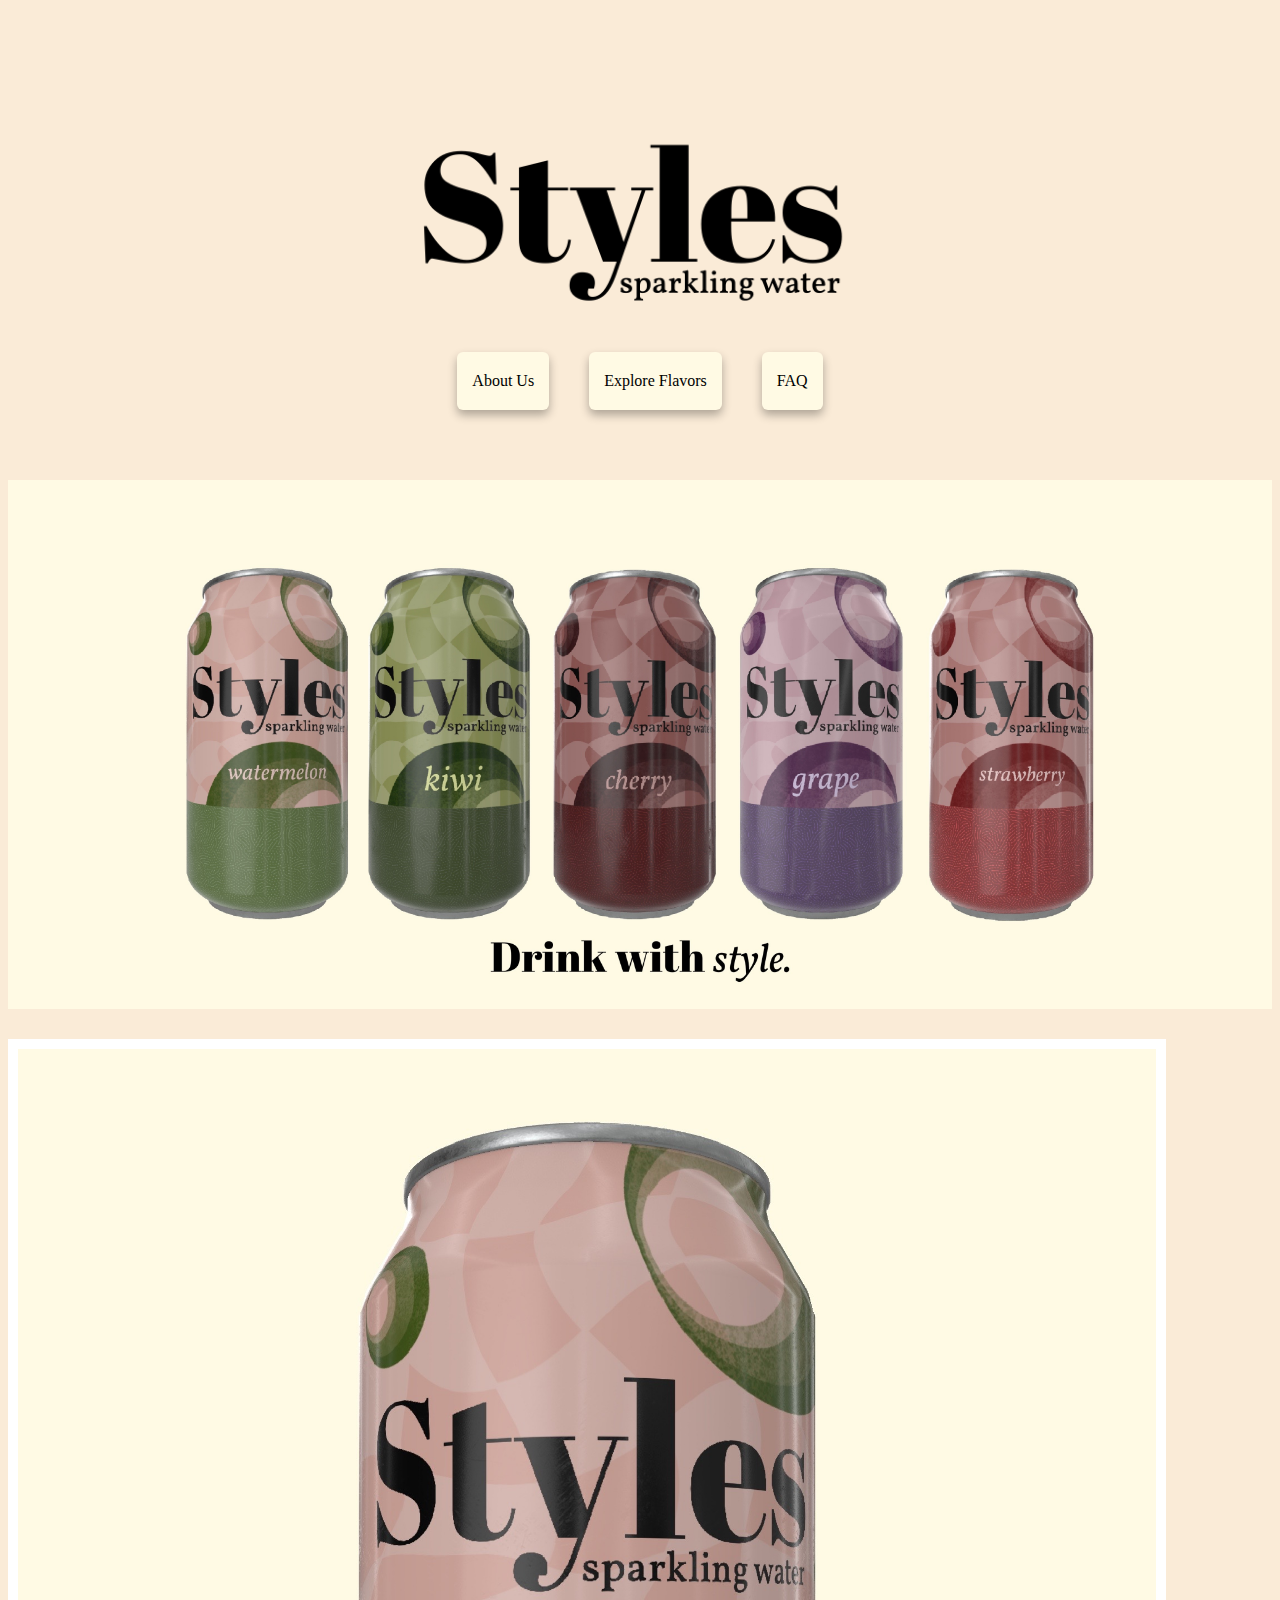
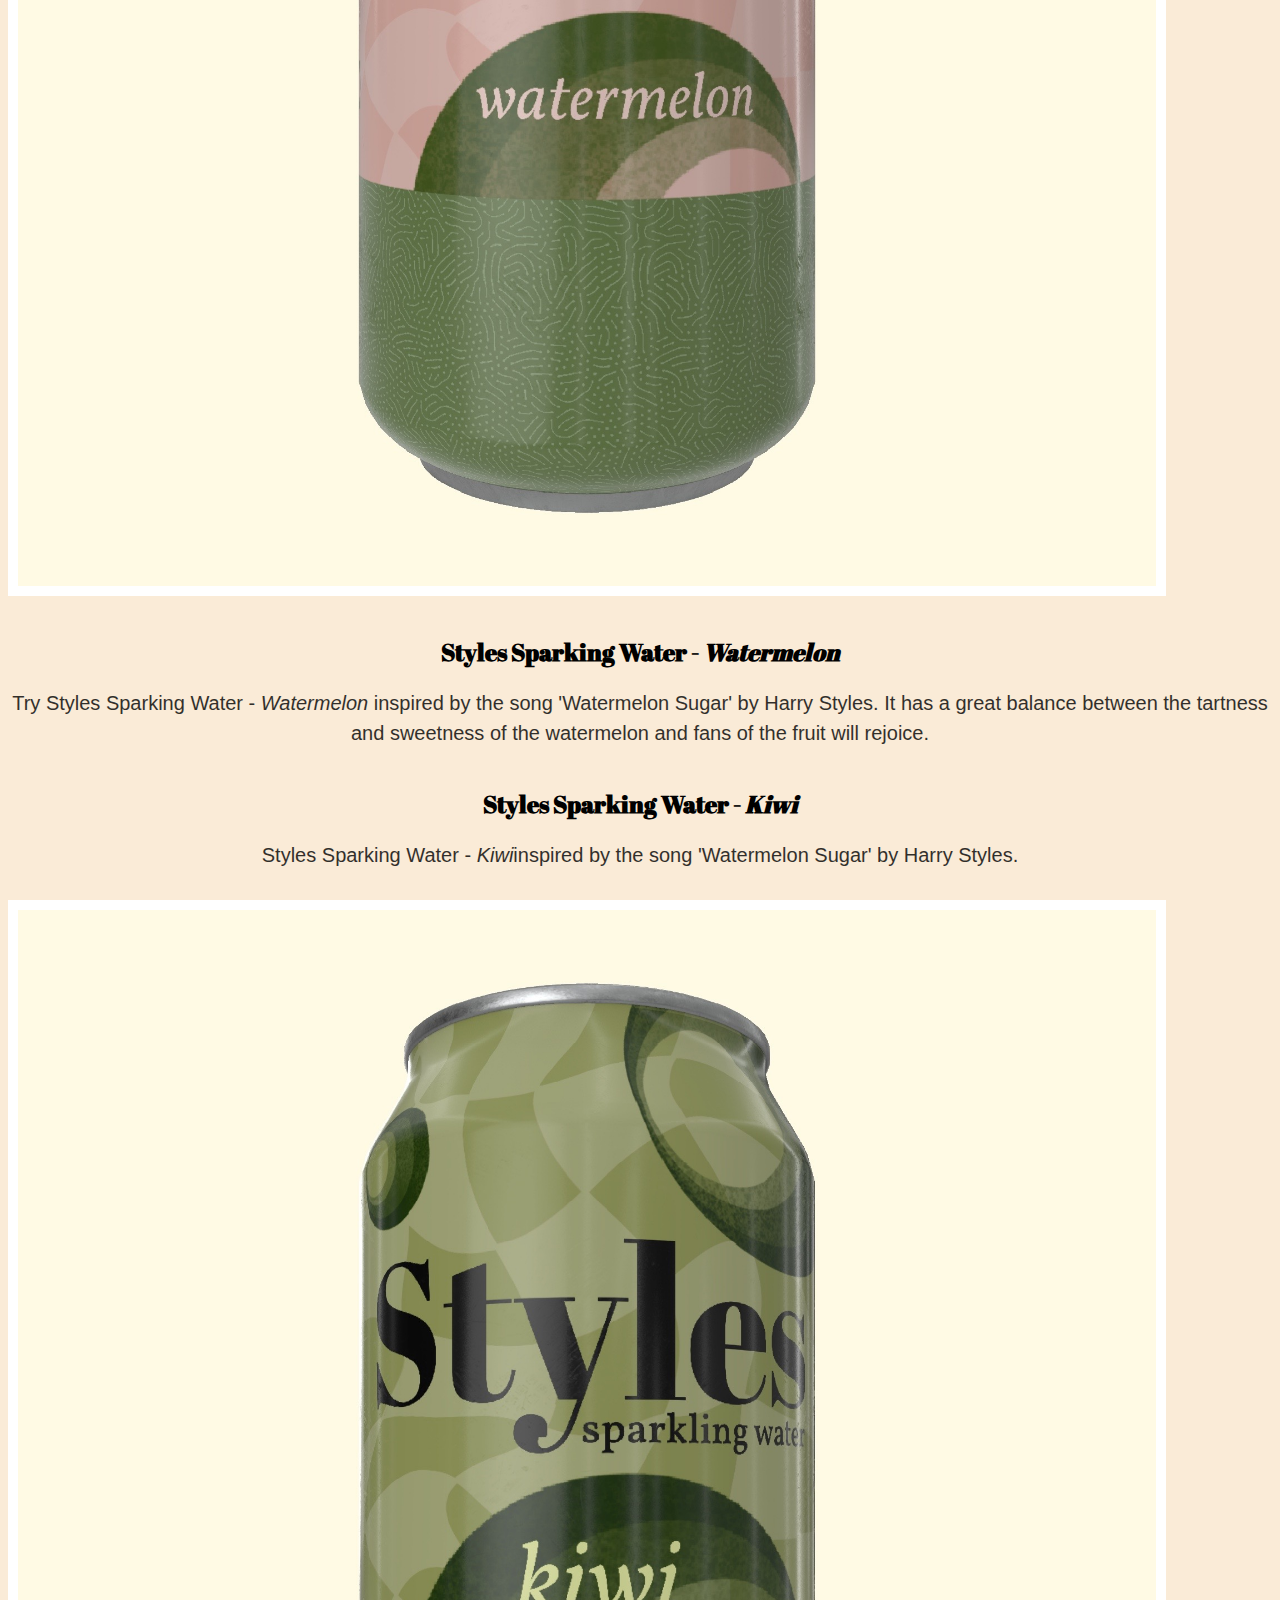
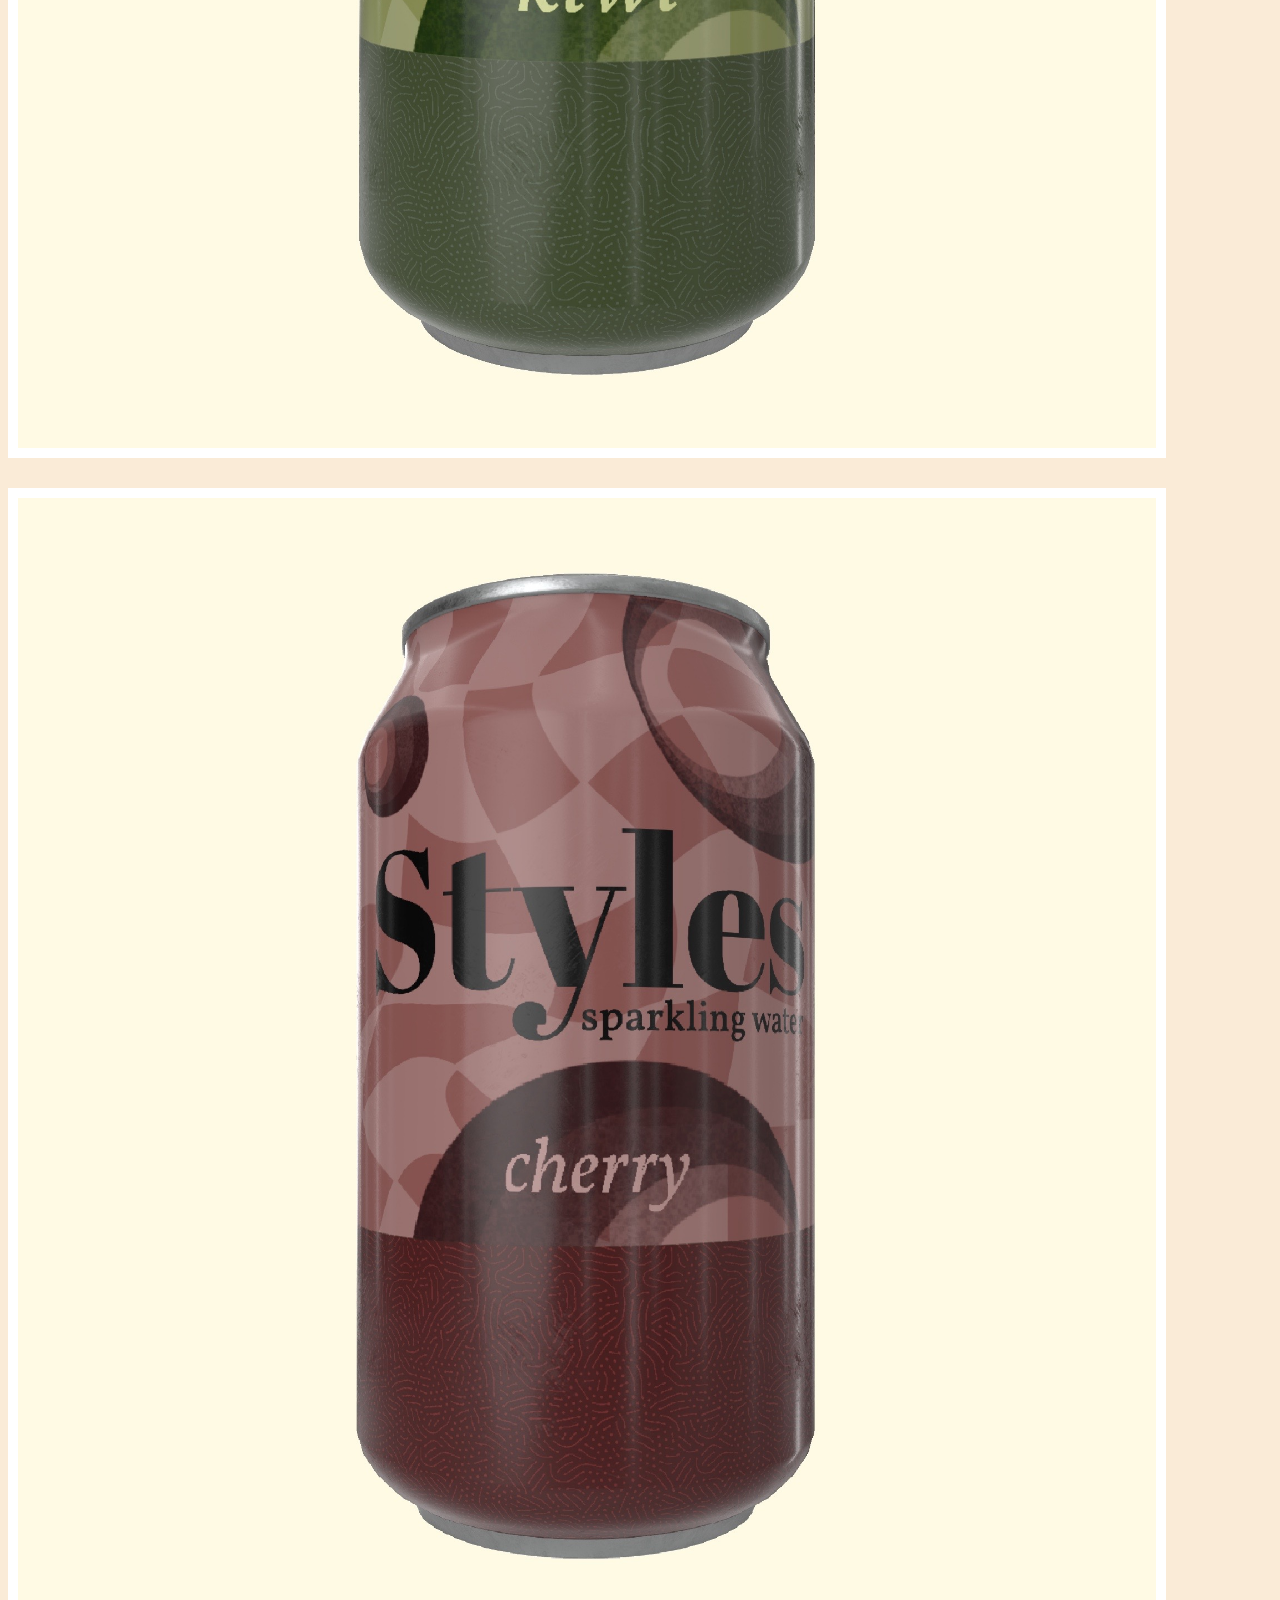
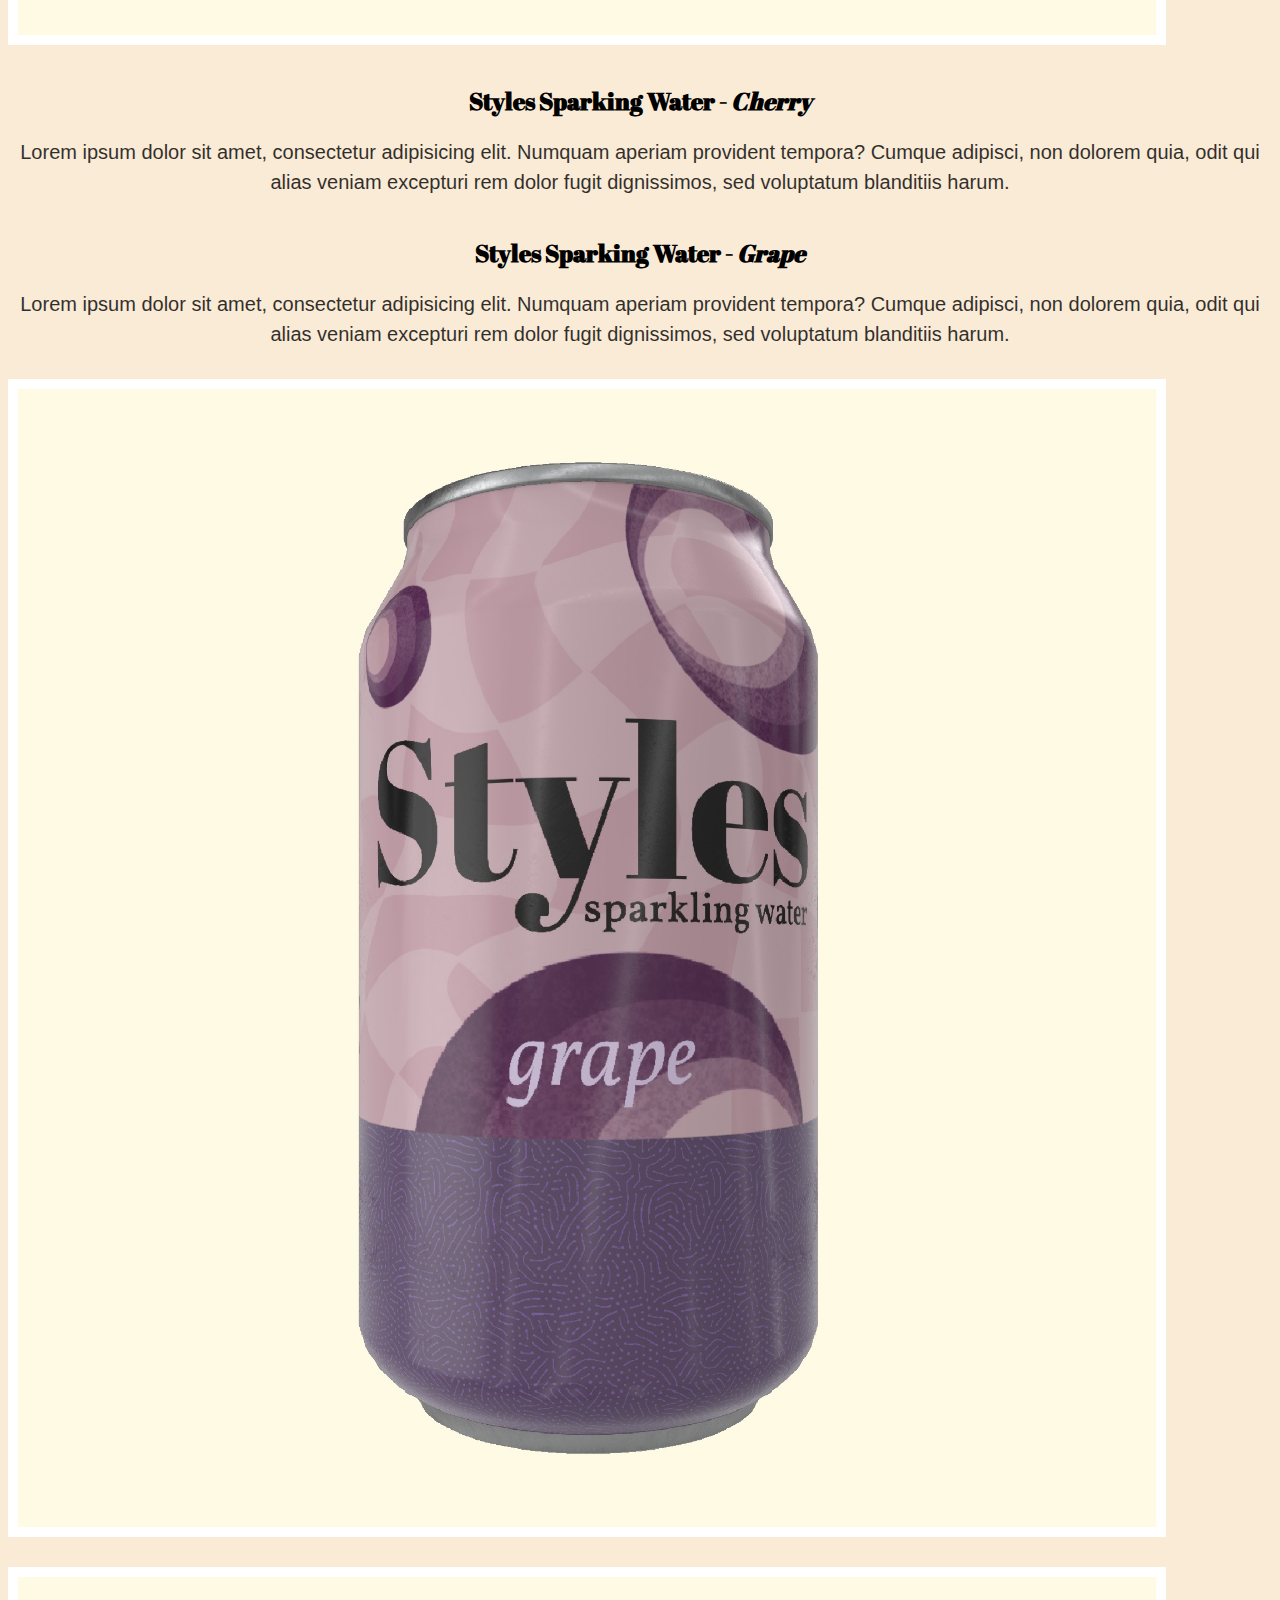
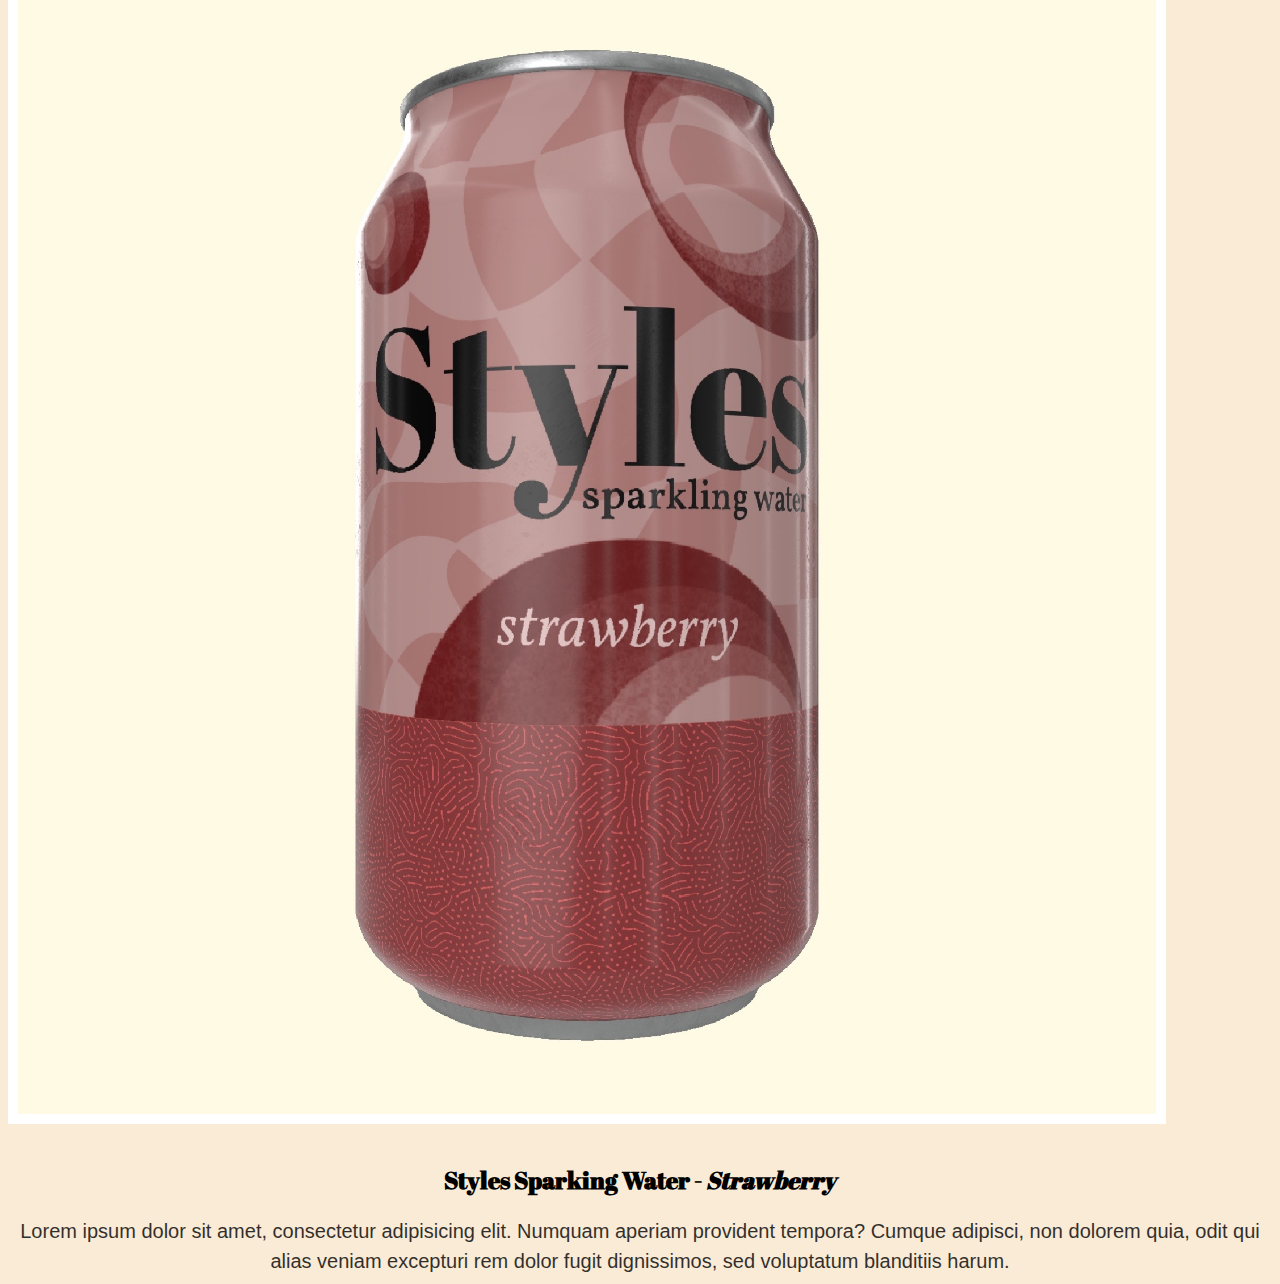
==== explore.html @ fee34285 "Explore page created and hover images" ====
<!DOCTYPE html>
<html lang="en">
  <head>
    <meta charset="UTF-8" />
    <meta http-equiv="X-UA-Compatible" content="IE=edge" />
    <meta name="viewport" content="width=device-width, initial-scale=1.0" />
    <link rel="preconnect" href="https://fonts.googleapis.com" />
    <link rel="preconnect" href="https://fonts.gstatic.com" crossorigin />
    <link
      href="https://fonts.googleapis.com/css2?family=Abril+Fatface&family=Volkhov:ital,wght@0,400;0,700;1,400;1,700&display=swap"
      rel="stylesheet"
    />
    <link
      href="https://cdn.jsdelivr.net/npm/bootstrap@5.2.0-beta1/dist/css/bootstrap.min.css"
      rel="stylesheet"
      integrity="sha384-0evHe/X+R7YkIZDRvuzKMRqM+OrBnVFBL6DOitfPri4tjfHxaWutUpFmBp4vmVor"
      crossorigin="anonymous"
    />
    <script
      src="https://cdn.jsdelivr.net/npm/bootstrap@5.2.0-beta1/dist/js/bootstrap.bundle.min.js"
      integrity="sha384-pprn3073KE6tl6bjs2QrFaJGz5/SUsLqktiwsUTF55Jfv3qYSDhgCecCxMW52nD2"
      crossorigin="anonymous"
    ></script>
    <link rel="stylesheet" href="styles/style.css" />
    <title>Explore Our Five Flavors</title>
  </head>
 <div class="wrapLogo">
      <a href="index.html">
        <img src="photos/logo.PNG" alt="styles Sparking Water" class="logo" />
      </a>
      <div class="navigation-links">
        <a href="index.html#about" class="primary-link">About Us</a>
        <a href="index.html" class="primary-link">Explore Flavors</a>
        <a href="faq.html" class="primary-link">FAQ</a>
      </div>
    </div>
    <img src="photos/sloganandsoda.JPG" alt="" class="rowsSodas" />
   
    <div class="container">
        <!-- Watermelon -->
        <div class="row">
            <div class="col-6">
                <div class="figure">
                 <img src="photos/watermelon.JPG" alt="watermelon can" id="sodaCan" class="image-main">
                 <img src="photos/watermelon(2).JPG" alt="watermelon can" id="sodaCan" class="image-hover">
                </div>
            </div> 
            <div class="col-6 rightCol">
            <h2 class="mb-3 text-md-start">Styles Sparking Water - <em>Watermelon</em></h2>
            <p class="text-md-start bg-transparent">
            Try Styles Sparking Water - <em>Watermelon</em> inspired by the song 'Watermelon Sugar' by Harry Styles.
            It has a great balance between the tartness and sweetness of the watermelon and fans of the fruit will rejoice.
             </p>
            </div>
        </div>

        <!-- kiwi -->
        <div class="row">
           <div class="col-6">
             <h2 class="mb-3 text-md-start">Styles Sparking Water - <em>Kiwi</em></h2>
            <p class="text-md-start bg-transparent">
            Styles Sparking Water - <em>Kiwi</em>inspired by the song 'Watermelon Sugar' by Harry Styles.
            </p>
            </div>  

            <div class="col-6">
                <div class="figure">
                 <img src="photos/kiwi(2).JPG" alt="watermelon can" id="sodaCan" class="image-main">
                 <img src="photos/kiwi.JPG" alt="watermelon can" id="sodaCan" class="image-hover">
                </div>
            </div> 
        </div>

        <!-- Cherry -->
         <div class="row">
            <div class="col-6">
                <div class="figure">
                 <img src="photos/cherry(2).JPG" alt="watermelon can" id="sodaCan" class="image-main">
                 <img src="photos/cherry.JPG" alt="watermelon can" id="sodaCan" class="image-hover">
                </div>
            </div> 

           <div class="col-6 rightCol">
             <h2 class="mb-3 text-md-start">Styles Sparking Water - <em>Cherry</em></h2>
            <p class="text-md-start bg-transparent">
            Lorem ipsum dolor sit amet, consectetur adipisicing elit. Numquam
            aperiam provident tempora? Cumque adipisci, non dolorem quia, odit
            qui alias veniam excepturi rem dolor fugit dignissimos, sed
            voluptatum blanditiis harum.
            </p>
            </div> 
        </div>   
            
         <!-- grape -->
        <div class="row">
           <div class="col-6">
             <h2 class="mb-3 text-md-start">Styles Sparking Water - <em>Grape</em></h2>
            <p class="text-md-start bg-transparent">
            Lorem ipsum dolor sit amet, consectetur adipisicing elit. Numquam
            aperiam provident tempora? Cumque adipisci, non dolorem quia, odit
            qui alias veniam excepturi rem dolor fugit dignissimos, sed
            voluptatum blanditiis harum.
            </p>
            </div>  

             <div class="col-6">
                <div class="figure">
                 <img src="photos/grape(2).JPG" alt="watermelon can" id="sodaCan" class="image-main">
                 <img src="photos/grape.JPG" alt="watermelon can" id="sodaCan" class="image-hover">
                </div>
            </div> 
        </div>  

        <!-- Strawberry -->
         <div class="row">
             <div class="col-6">
                <div class="figure">
                 <img src="photos/strawberry(2).JPG" alt="watermelon can" id="sodaCan" class="image-main">
                 <img src="photos/strawberry.JPG" alt="watermelon can" id="sodaCan" class="image-hover">
                </div>
            </div> 

           <div class="col-6 rightCol">
             <h2 class="mb-3 text-md-start">Styles Sparking Water - <em>Strawberry</em></h2>
            <p class="text-md-start bg-transparent">
            Lorem ipsum dolor sit amet, consectetur adipisicing elit. Numquam
            aperiam provident tempora? Cumque adipisci, non dolorem quia, odit
            qui alias veniam excepturi rem dolor fugit dignissimos, sed
            voluptatum blanditiis harum.
            </p>
            </div>  
        </div>

        
    </div>

  </body>
</html>
---- styles/style.css ----
body {
  background-color: antiquewhite;
}
h1,
h2 {
  text-align: center;
  font-family: "Abril Fatface";
}
h1 {
  font-size: 50px;
  text-decoration: underline;
}
h2 {
  margin-top: 40px;
}
p {
  text-align: center;
  margin: 0;
  line-height: 1.5;
  font-size: 20px;
  font-family: Arial, Helvetica, sans-serif;
  opacity: 0.8;
}
.logo {
  display: block;
  margin: 0 auto;
  padding-top: 60px;
  max-width: 500px;
}
.wrapLogo {
  padding: 50px;
}
.wrap {
  margin-left: 200px;
  margin-right: 200px;
  margin-top: 50px;
  margin-bottom: 50px;
  padding: 30px;
  border-radius: 10px;
  background-color: #fffae4;
}

.rowsSodas {
  display: block;
  margin: 0 auto;
  max-width: 100%;
}
.figure {
  position: relative;
  max-width: 100%;
}
#sodaCan {
  margin-top: 30px;
  max-width: 90%;
  display: flex;
  justify-content: left;
  border: 10px solid white;
}
.figure img.image-hover {
  position: absolute;
  top: 0;
  right: 0;
  left: 0;
  bottom: 0;
  object-fit: contain;
  opacity: 0;
  transition: opacity 0.2s;
}
.figure:hover img.image-hover {
  opacity: 1;
}
.navigation-links {
  display: flex;
  justify-content: center;
}

.navigation-links a {
  margin: 20px;
}
.primary-link {
  border-radius: 6px;
  padding: 20px 15px;
  text-decoration: none;
  text-transform: capitalize;
  background: #fffae4;
  box-shadow: 0 5px 10px rgba(0, 0, 0, 0.3);
  color: black;
}
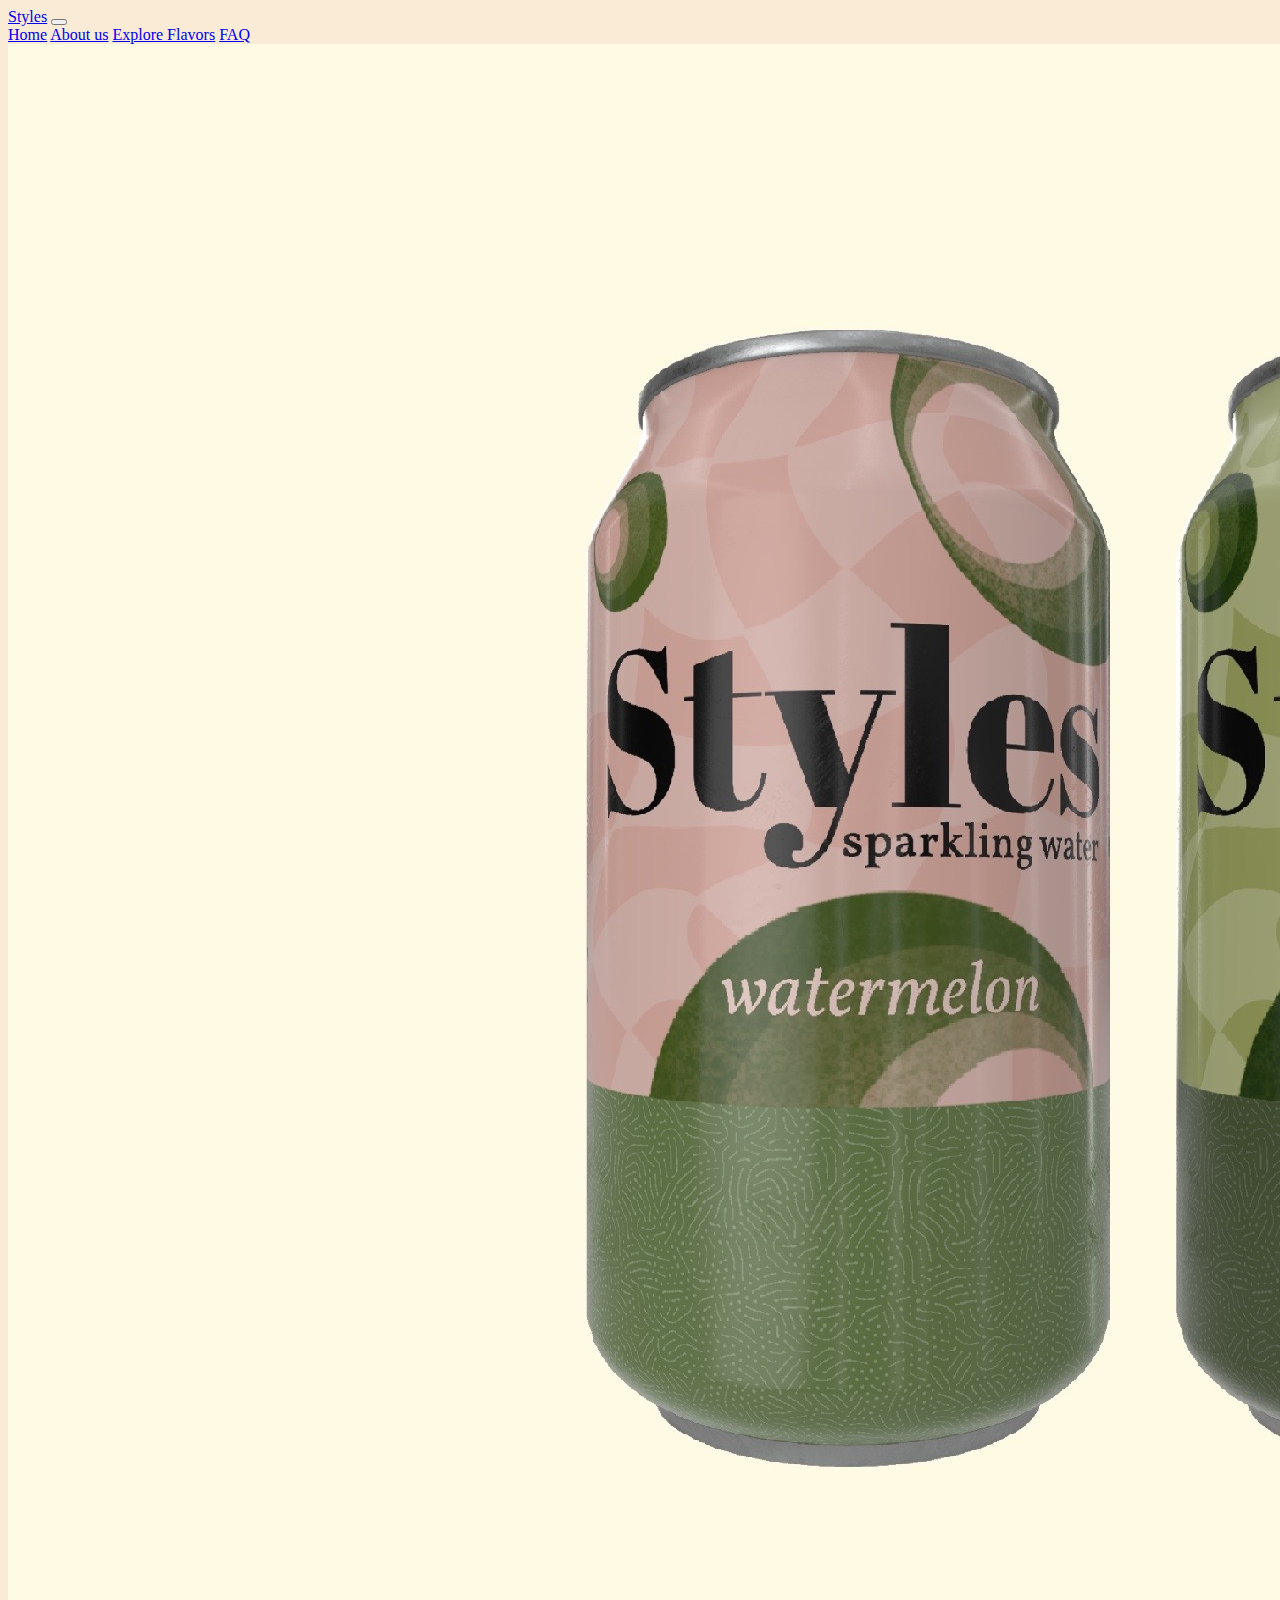
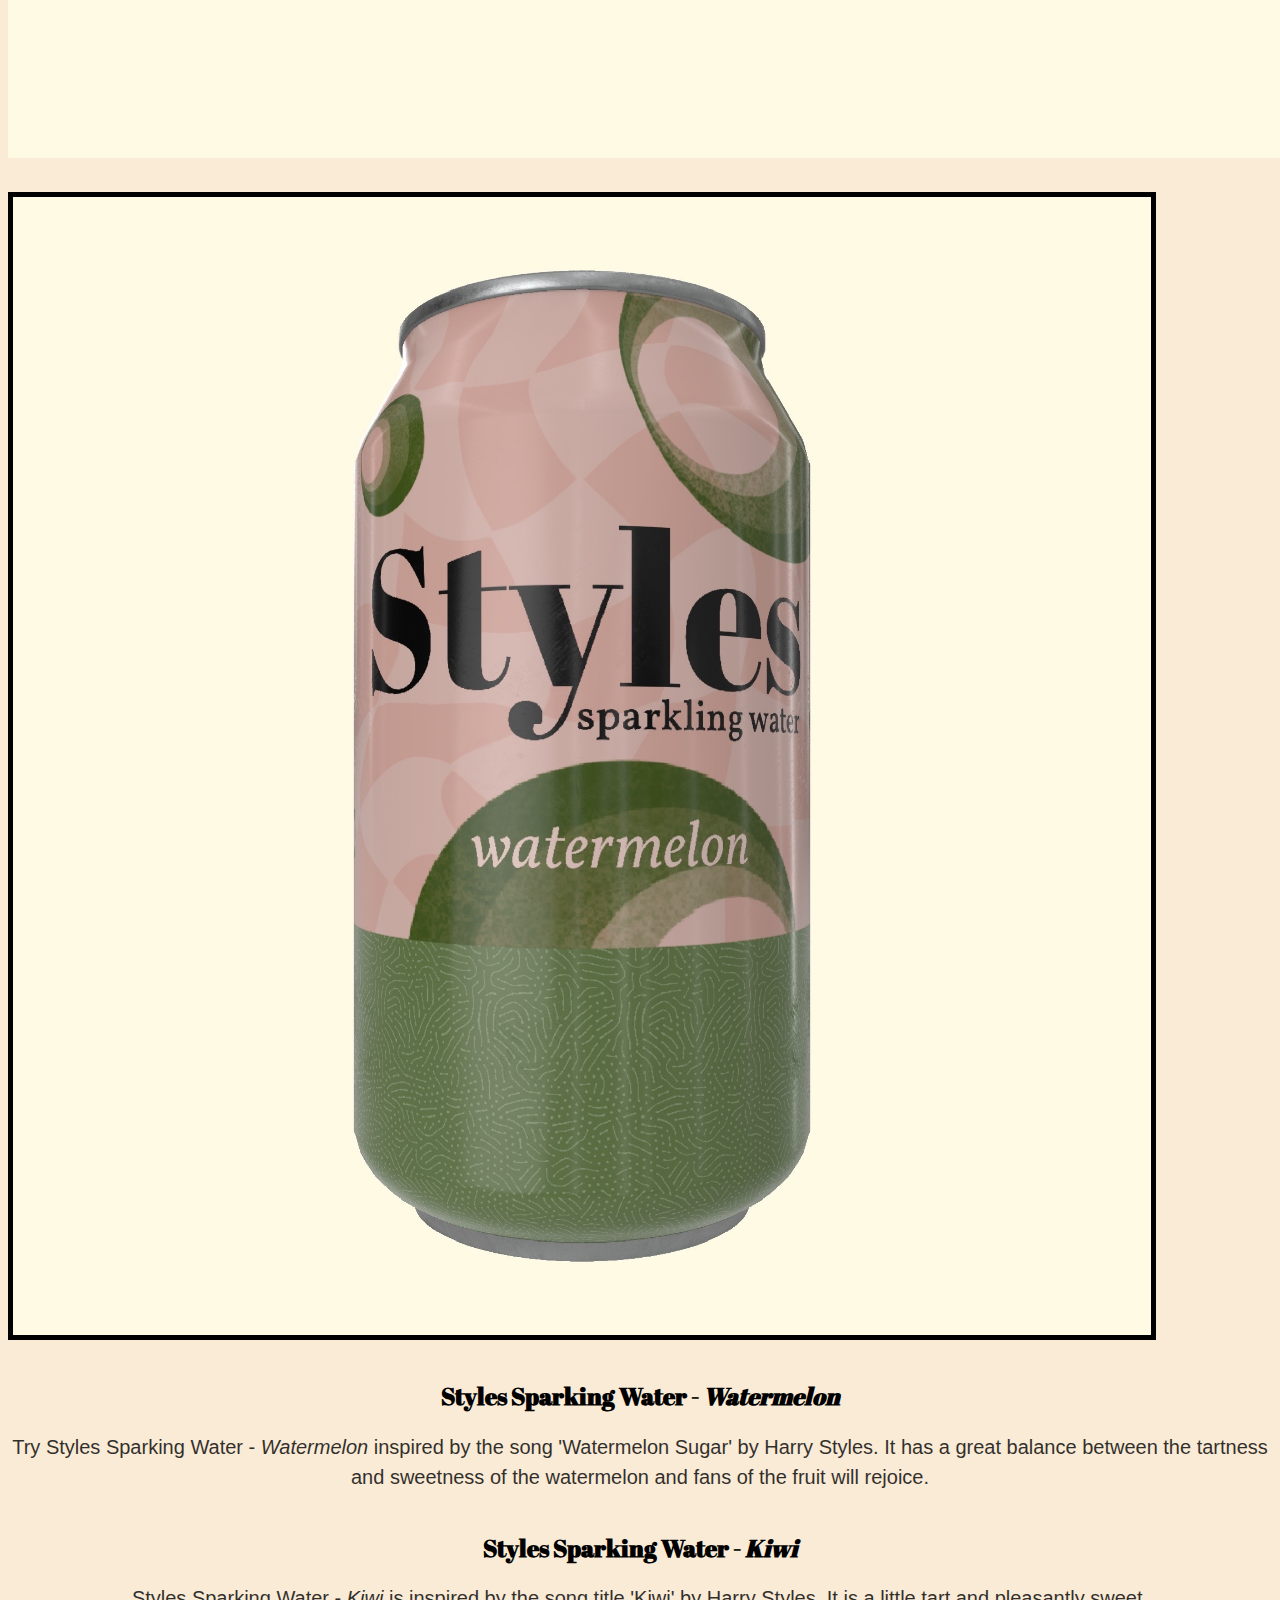
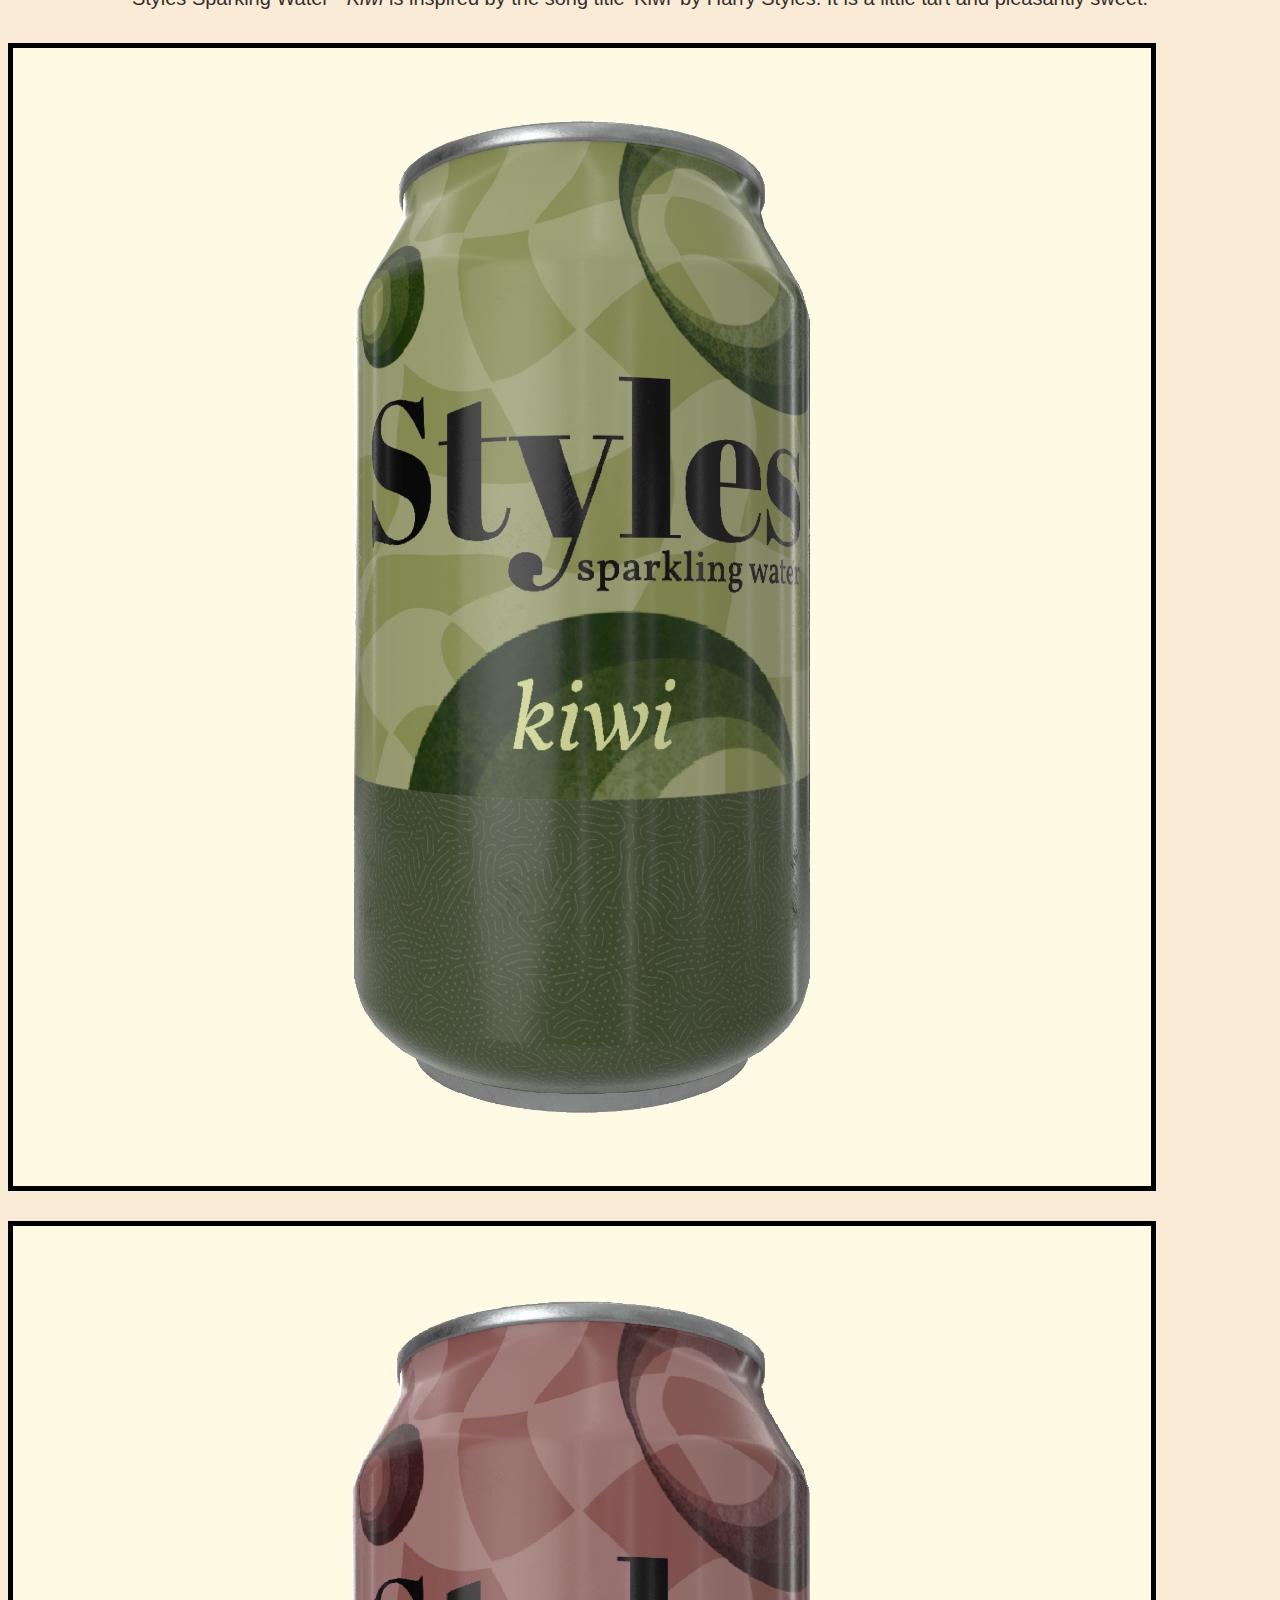
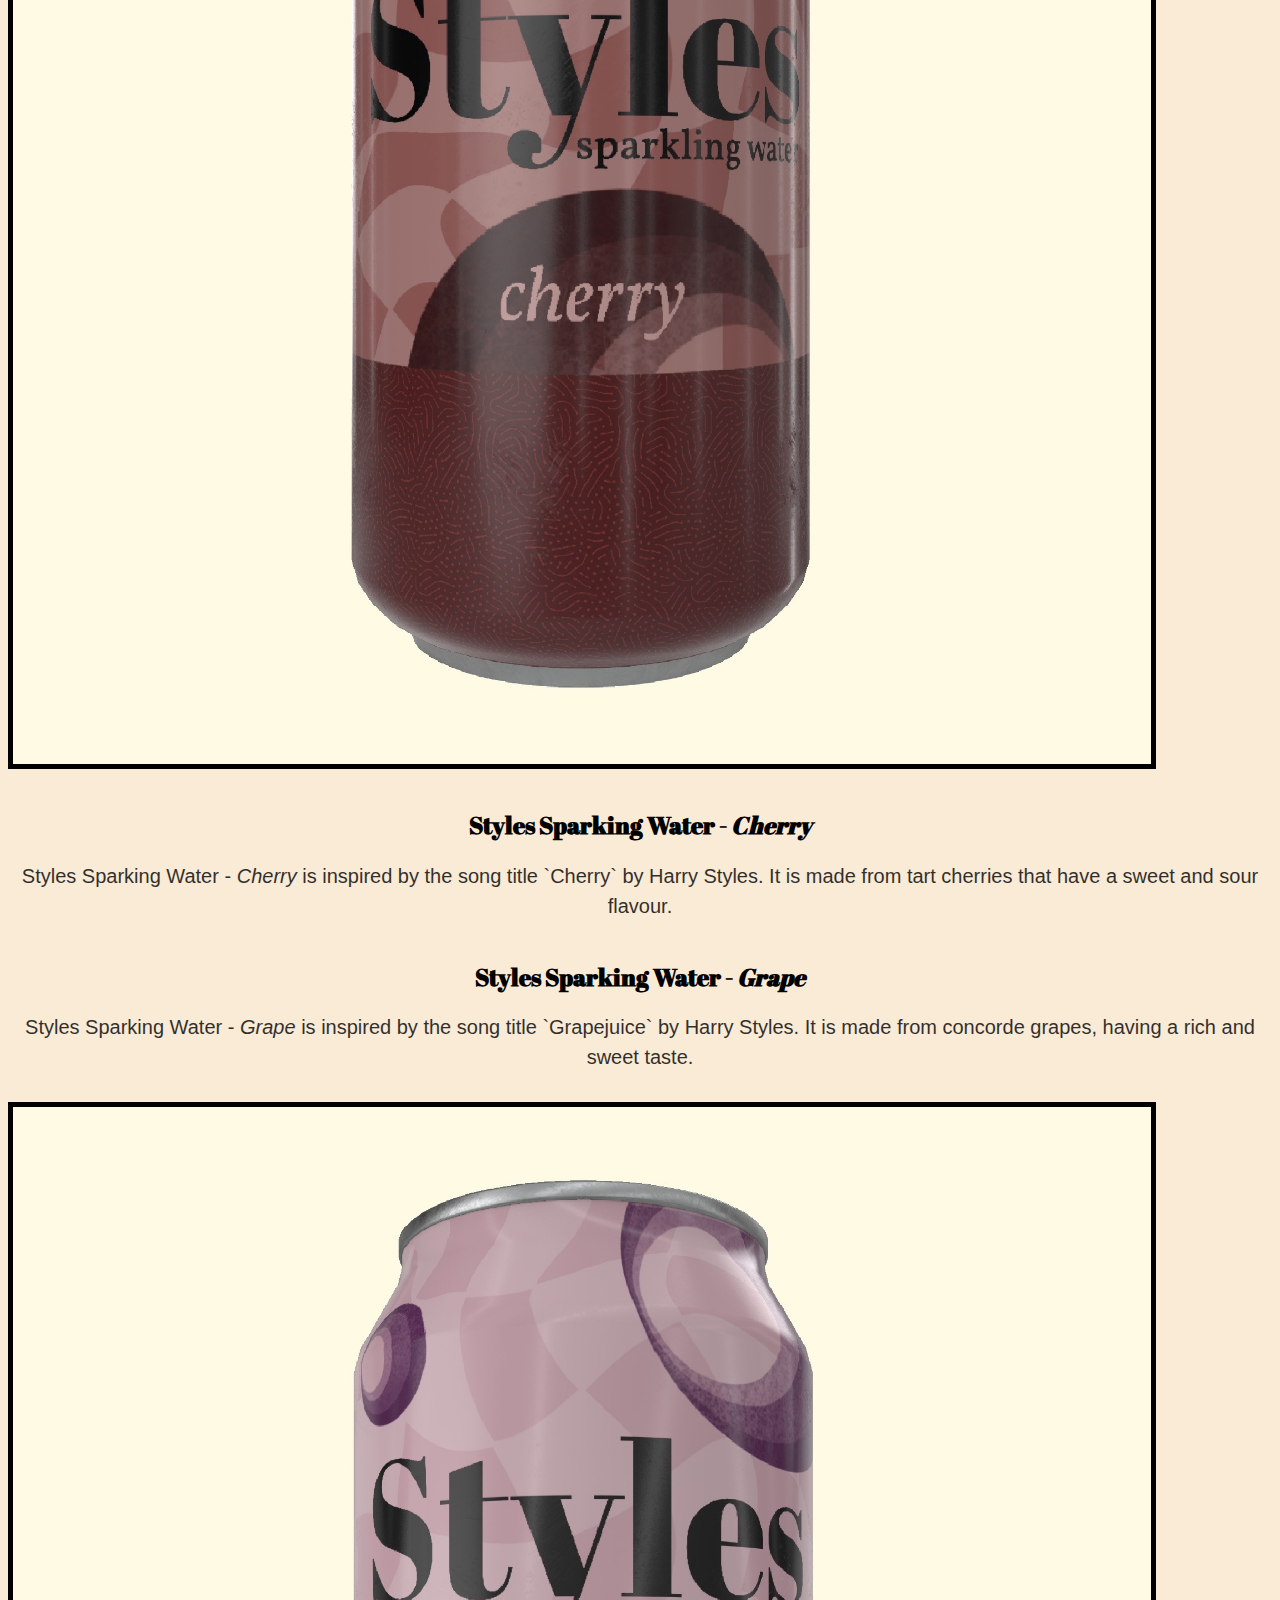
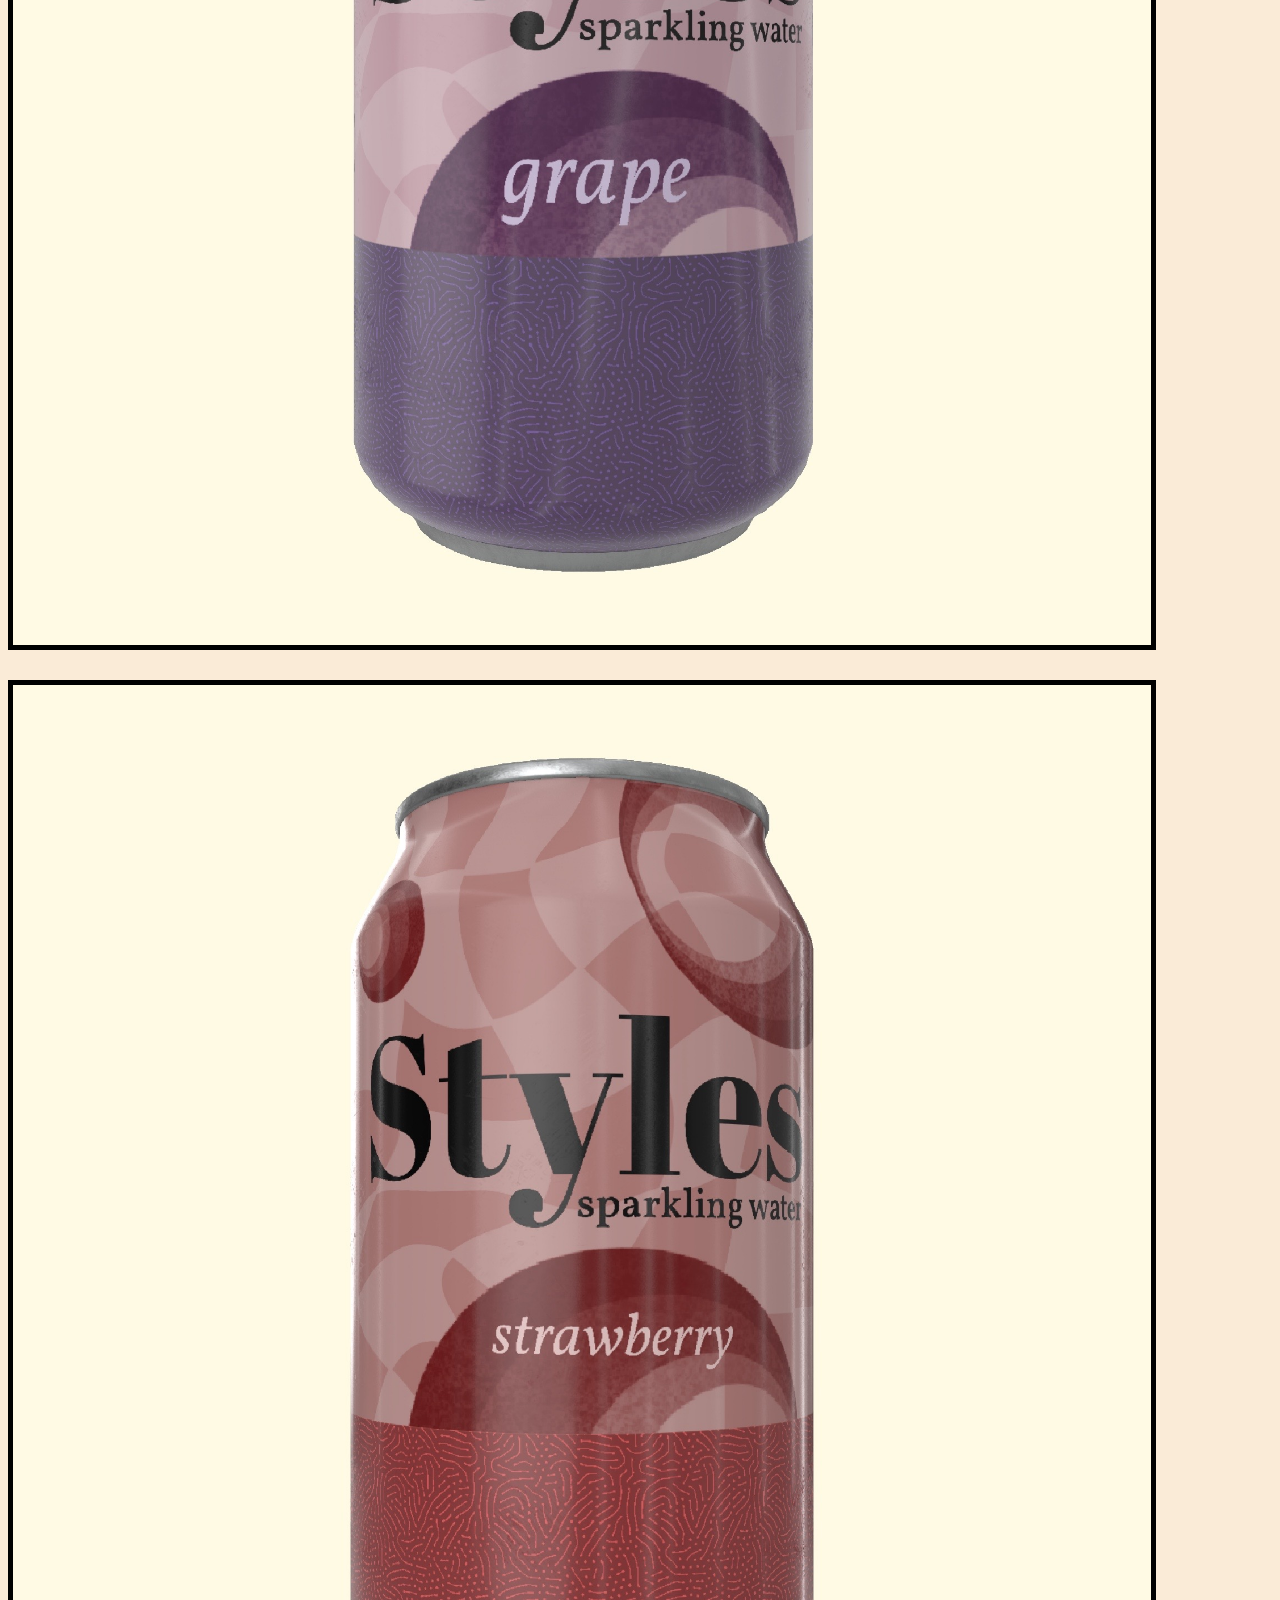
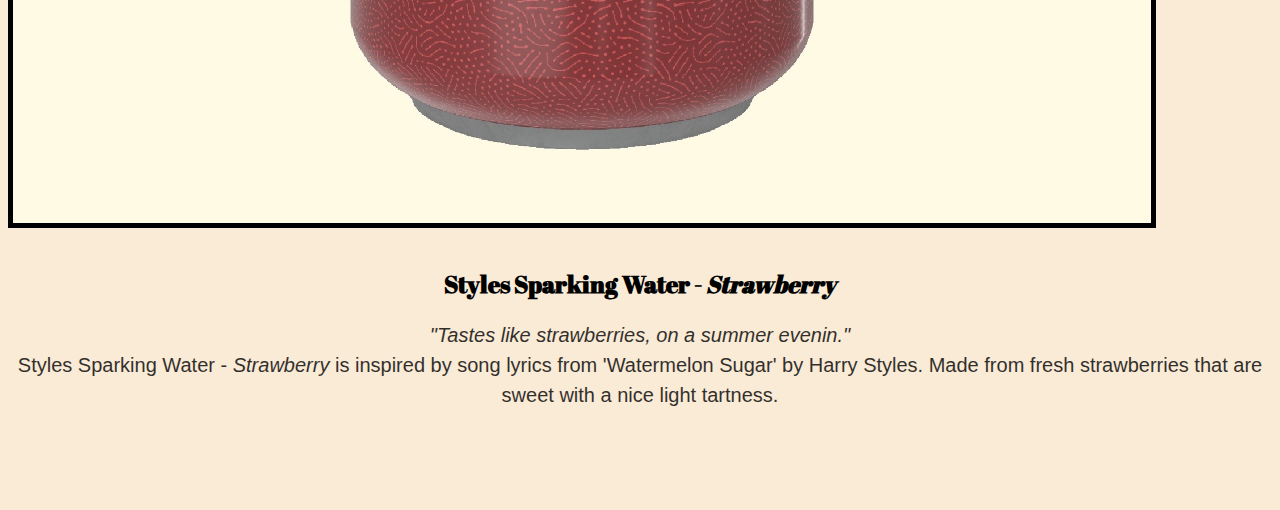
==== commit a749591f: "Applied Navbar" ====
--- a/explore.html
+++ b/explore.html
@@ -24,17 +24,33 @@
     <link rel="stylesheet" href="styles/style.css" />
     <title>Explore Our Five Flavors</title>
   </head>
- <div class="wrapLogo">
-      <a href="index.html">
-        <img src="photos/logo.PNG" alt="styles Sparking Water" class="logo" />
-      </a>
-      <div class="navigation-links">
-        <a href="index.html#about" class="primary-link">About Us</a>
-        <a href="index.html" class="primary-link">Explore Flavors</a>
-        <a href="faq.html" class="primary-link">FAQ</a>
+ <nav class="navbar navbar-dark bg-dark">
+      <div class="container-fluid">
+        <a class="navbar-brand" href="index.html">Styles</a>
+        <button
+          class="navbar-toggler"
+          type="button"
+          data-bs-toggle="collapse"
+          data-bs-target="#navbarNavAltMarkup"
+          aria-controls="navbarNavAltMarkup"
+          aria-expanded="false"
+          aria-label="Toggle navigation"
+        >
+          <span class="navbar-toggler-icon"></span>
+        </button>
+        <div class="collapse navbar-collapse" id="navbarNavAltMarkup">
+          <div class="navbar-nav">
+            <a class="nav-link active" aria-current="page" href="index.html"
+              >Home</a
+            >
+            <a class="nav-link" href="index.html#about">About us</a>
+            <a class="nav-link" href="explore.html">Explore Flavors</a>
+            <a class="nav-link" href="faq.html">FAQ</a>
+          </div>
+        </div>
       </div>
-    </div>
-    <img src="photos/sloganandsoda.JPG" alt="" class="rowsSodas" />
+    </nav>
+    <img src="photos/sloganandsoda.JPG" alt="" class="img-fluid rowsSodas" />
    
     <div class="container">
         <!-- Watermelon -->
@@ -59,7 +75,8 @@
            <div class="col-6">
              <h2 class="mb-3 text-md-start">Styles Sparking Water - <em>Kiwi</em></h2>
             <p class="text-md-start bg-transparent">
-            Styles Sparking Water - <em>Kiwi</em>inspired by the song 'Watermelon Sugar' by Harry Styles.
+            Styles Sparking Water - <em>Kiwi</em> is inspired by the song title 'Kiwi' by Harry Styles.
+            It is a little tart and pleasantly sweet.
             </p>
             </div>  
 
@@ -83,10 +100,8 @@
            <div class="col-6 rightCol">
              <h2 class="mb-3 text-md-start">Styles Sparking Water - <em>Cherry</em></h2>
             <p class="text-md-start bg-transparent">
-            Lorem ipsum dolor sit amet, consectetur adipisicing elit. Numquam
-            aperiam provident tempora? Cumque adipisci, non dolorem quia, odit
-            qui alias veniam excepturi rem dolor fugit dignissimos, sed
-            voluptatum blanditiis harum.
+            Styles Sparking Water - <em>Cherry</em> is inspired by the song title `Cherry` by Harry Styles.
+            It is made from tart cherries that have a sweet and sour flavour.
             </p>
             </div> 
         </div>   
@@ -96,10 +111,7 @@
            <div class="col-6">
              <h2 class="mb-3 text-md-start">Styles Sparking Water - <em>Grape</em></h2>
             <p class="text-md-start bg-transparent">
-            Lorem ipsum dolor sit amet, consectetur adipisicing elit. Numquam
-            aperiam provident tempora? Cumque adipisci, non dolorem quia, odit
-            qui alias veniam excepturi rem dolor fugit dignissimos, sed
-            voluptatum blanditiis harum.
+              Styles Sparking Water - <em>Grape</em> is inspired by the song title `Grapejuice` by Harry Styles. It is made from concorde grapes, having a rich and sweet taste.
             </p>
             </div>  
 
@@ -123,15 +135,14 @@
            <div class="col-6 rightCol">
              <h2 class="mb-3 text-md-start">Styles Sparking Water - <em>Strawberry</em></h2>
             <p class="text-md-start bg-transparent">
-            Lorem ipsum dolor sit amet, consectetur adipisicing elit. Numquam
-            aperiam provident tempora? Cumque adipisci, non dolorem quia, odit
-            qui alias veniam excepturi rem dolor fugit dignissimos, sed
-            voluptatum blanditiis harum.
+            <em>"Tastes like strawberries, on a summer evenin." </em>
+            <br> Styles Sparking Water - <em>Strawberry</em> is inspired by song lyrics from 'Watermelon Sugar' by Harry Styles.
+            Made from fresh strawberries that are sweet with a nice light tartness. 
             </p>
-            </div>  
+            </div> 
         </div>
 
-        
+      
     </div>
 
   </body>
--- a/styles/style.css
+++ b/styles/style.css
@@ -21,30 +21,23 @@
   font-family: Arial, Helvetica, sans-serif;
   opacity: 0.8;
 }
-.logo {
+#logo {
   display: block;
   margin: 0 auto;
-  padding-top: 60px;
-  max-width: 500px;
+  max-width: 800px;
 }
 .wrapLogo {
-  padding: 50px;
+  padding: 160px 20px;
+  background-color: antiquewhite;
 }
 .wrap {
-  margin-left: 200px;
-  margin-right: 200px;
-  margin-top: 50px;
-  margin-bottom: 50px;
+  margin: 1px auto;
   padding: 30px;
+  border: 5px solid black;
   border-radius: 10px;
   background-color: #fffae4;
 }
 
-.rowsSodas {
-  display: block;
-  margin: 0 auto;
-  max-width: 100%;
-}
 .figure {
   position: relative;
   max-width: 100%;
@@ -54,7 +47,7 @@
   max-width: 90%;
   display: flex;
   justify-content: left;
-  border: 10px solid white;
+  border: 5px solid black;
 }
 .figure img.image-hover {
   position: absolute;
@@ -77,12 +70,51 @@
 .navigation-links a {
   margin: 20px;
 }
-.primary-link {
-  border-radius: 6px;
+
+.btn-primary-link {
+  border: 2px solid black;
+  border-radius: 4px;
   padding: 20px 15px;
   text-decoration: none;
   text-transform: capitalize;
   background: #fffae4;
   box-shadow: 0 5px 10px rgba(0, 0, 0, 0.3);
   color: black;
+  font-weight: bold;
 }
+.btn-primary-link:hover {
+  background-color: black;
+  color: #fffae4;
+  border: 2px solid black;
+  transition-duration: 300ms;
+}
+.container {
+  margin-top: 20px;
+  margin-bottom: 100px;
+}
+hr {
+  height: 3px;
+  background-color: black;
+  border: none;
+}
+.gif {
+  display: flex;
+  justify-content: flex-end;
+  border: 5px solid black;
+  max-width: 100%;
+}
+@media (max-width: 576px) {
+  #logo {
+    max-width: 70%;
+  }
+  .btn-primary-link {
+    padding: 15px 15px;
+  }
+  .navigation-links a {
+    margin: 5px;
+    font-size: 10px;
+  }
+  .wrapLogo {
+    padding: 100px 20px;
+  }
+}
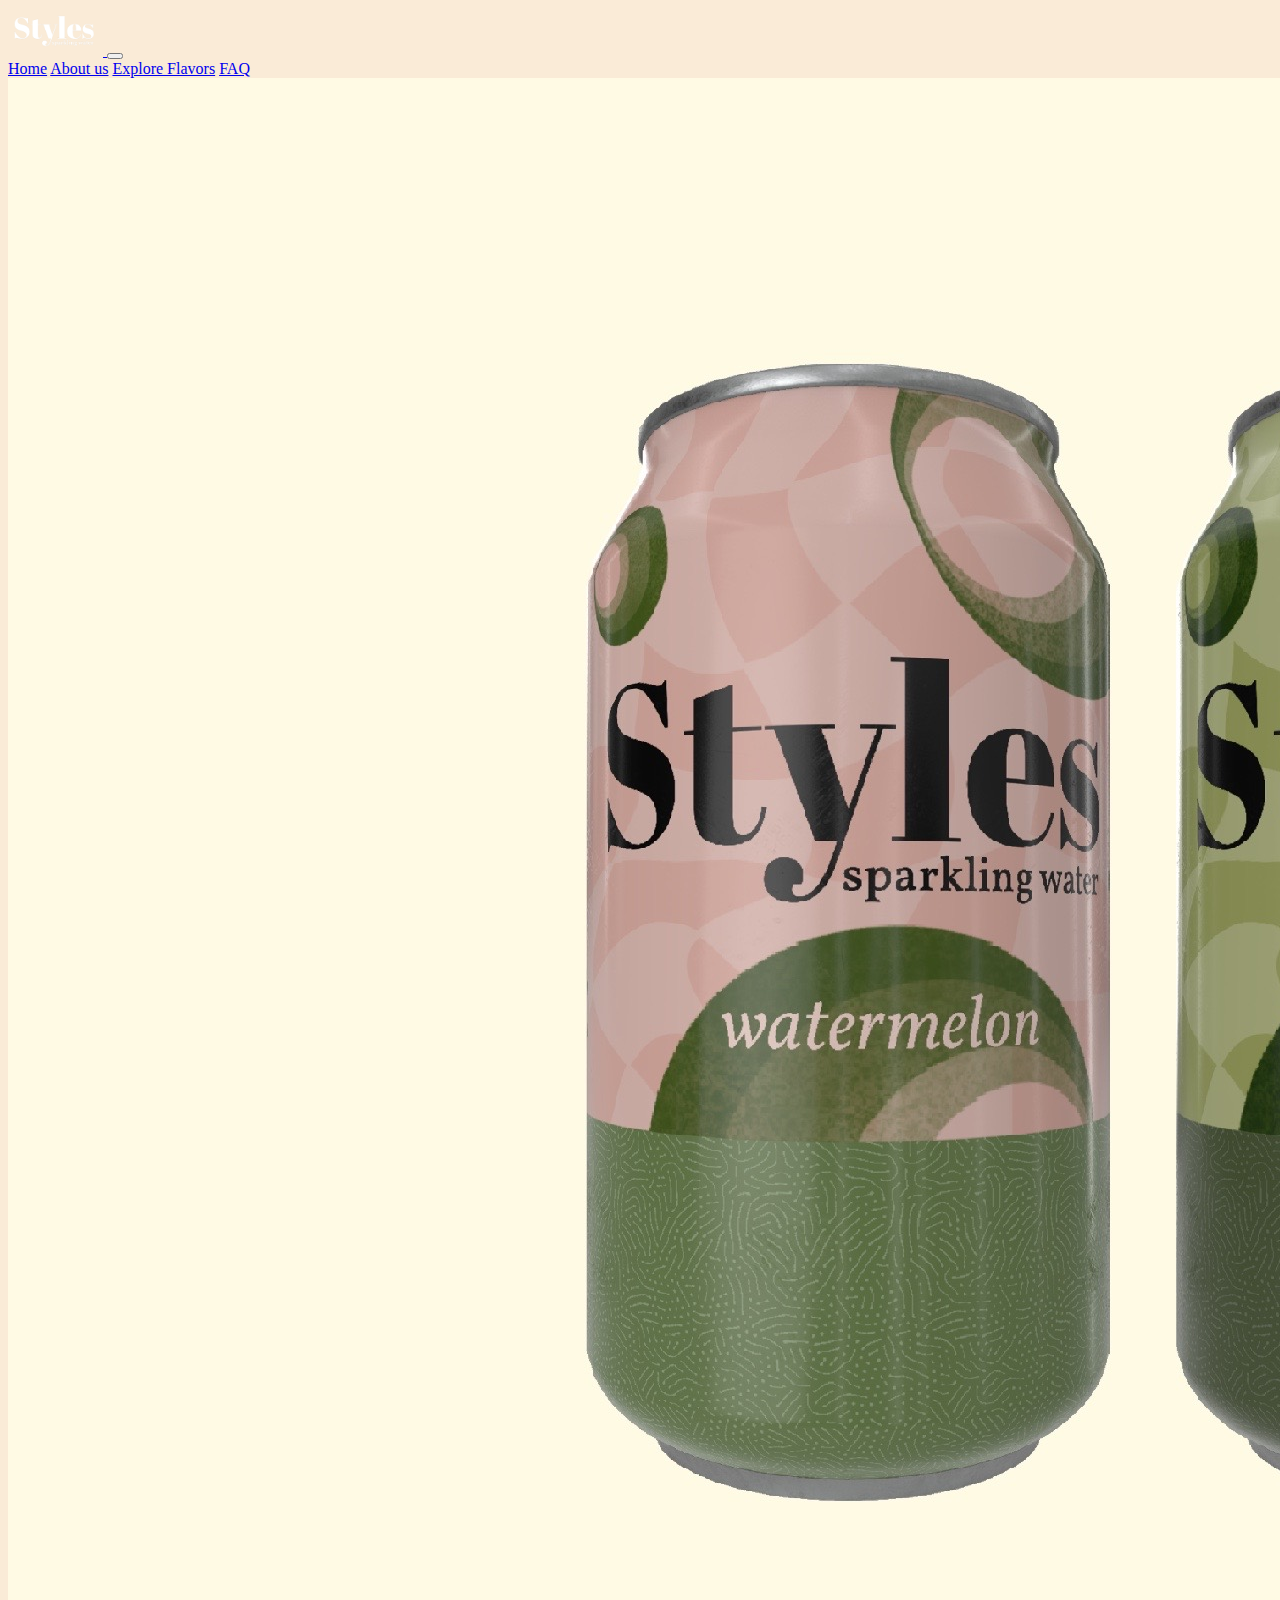
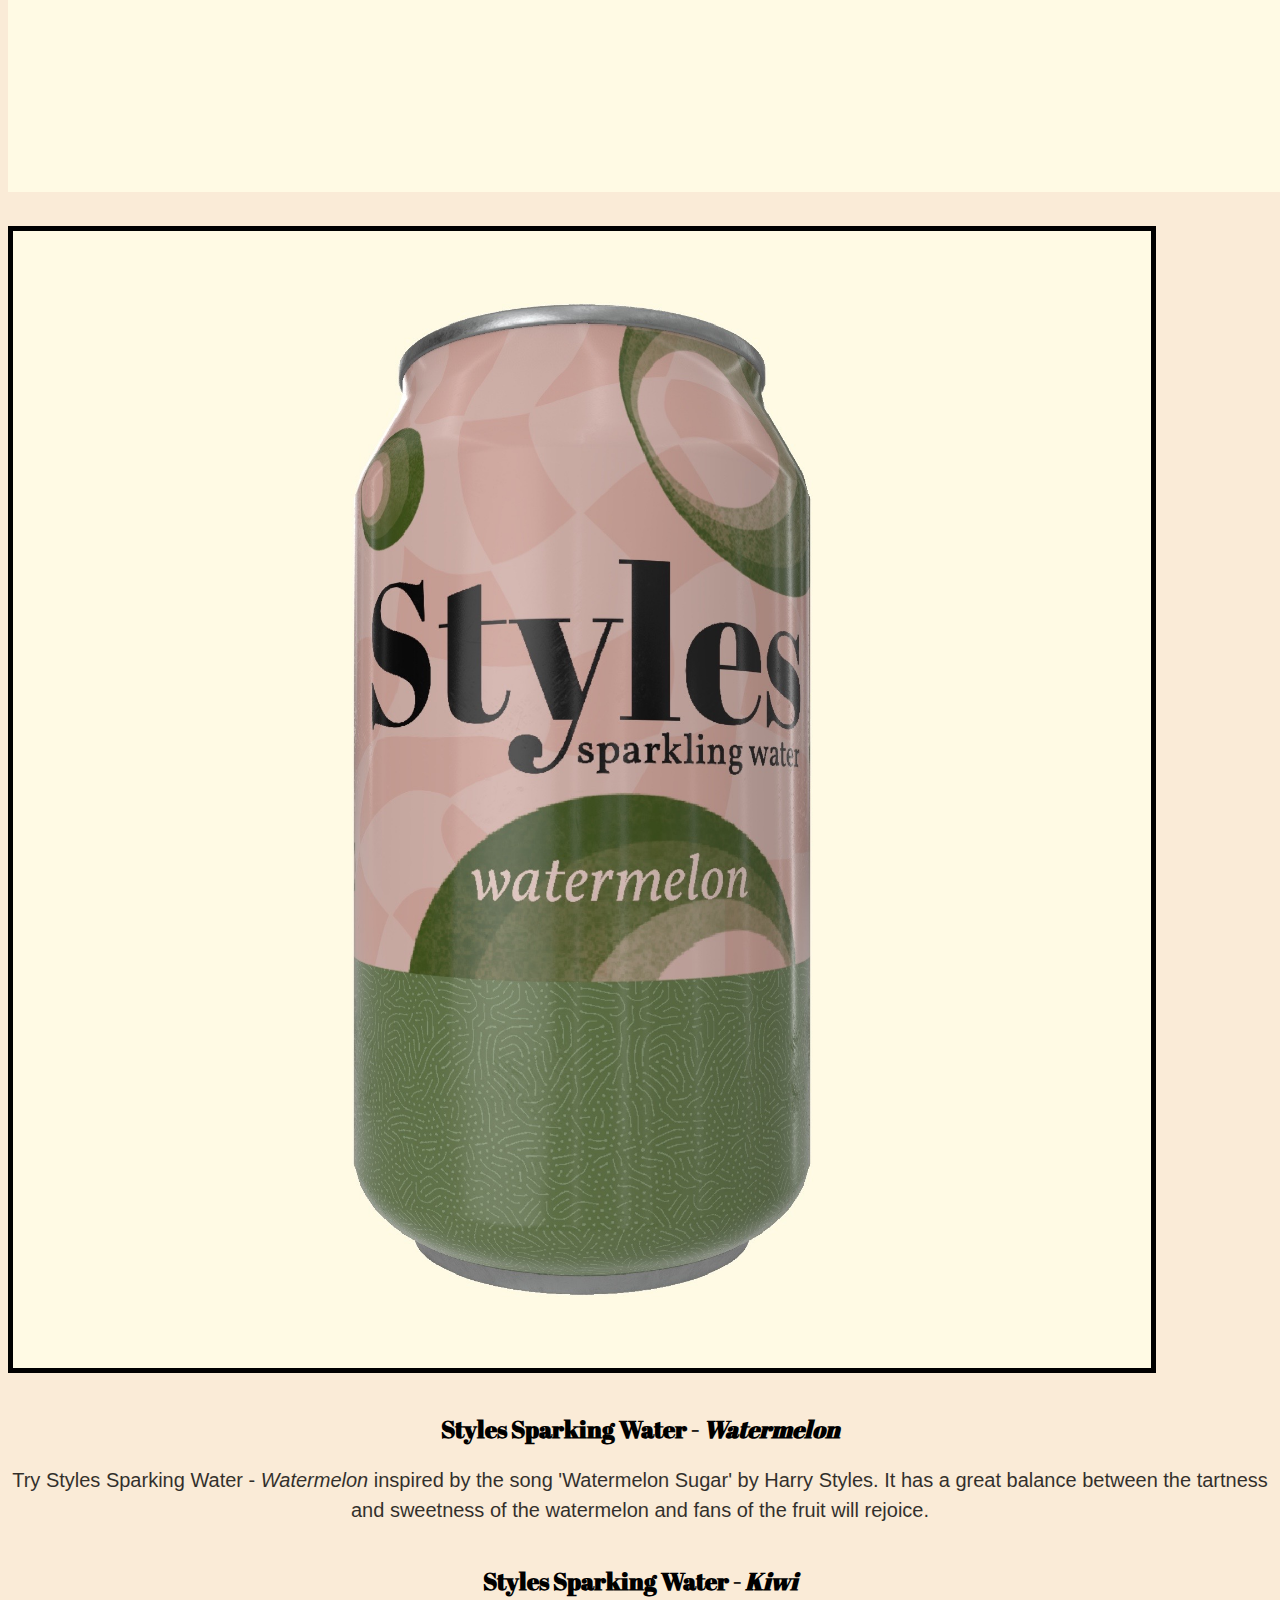
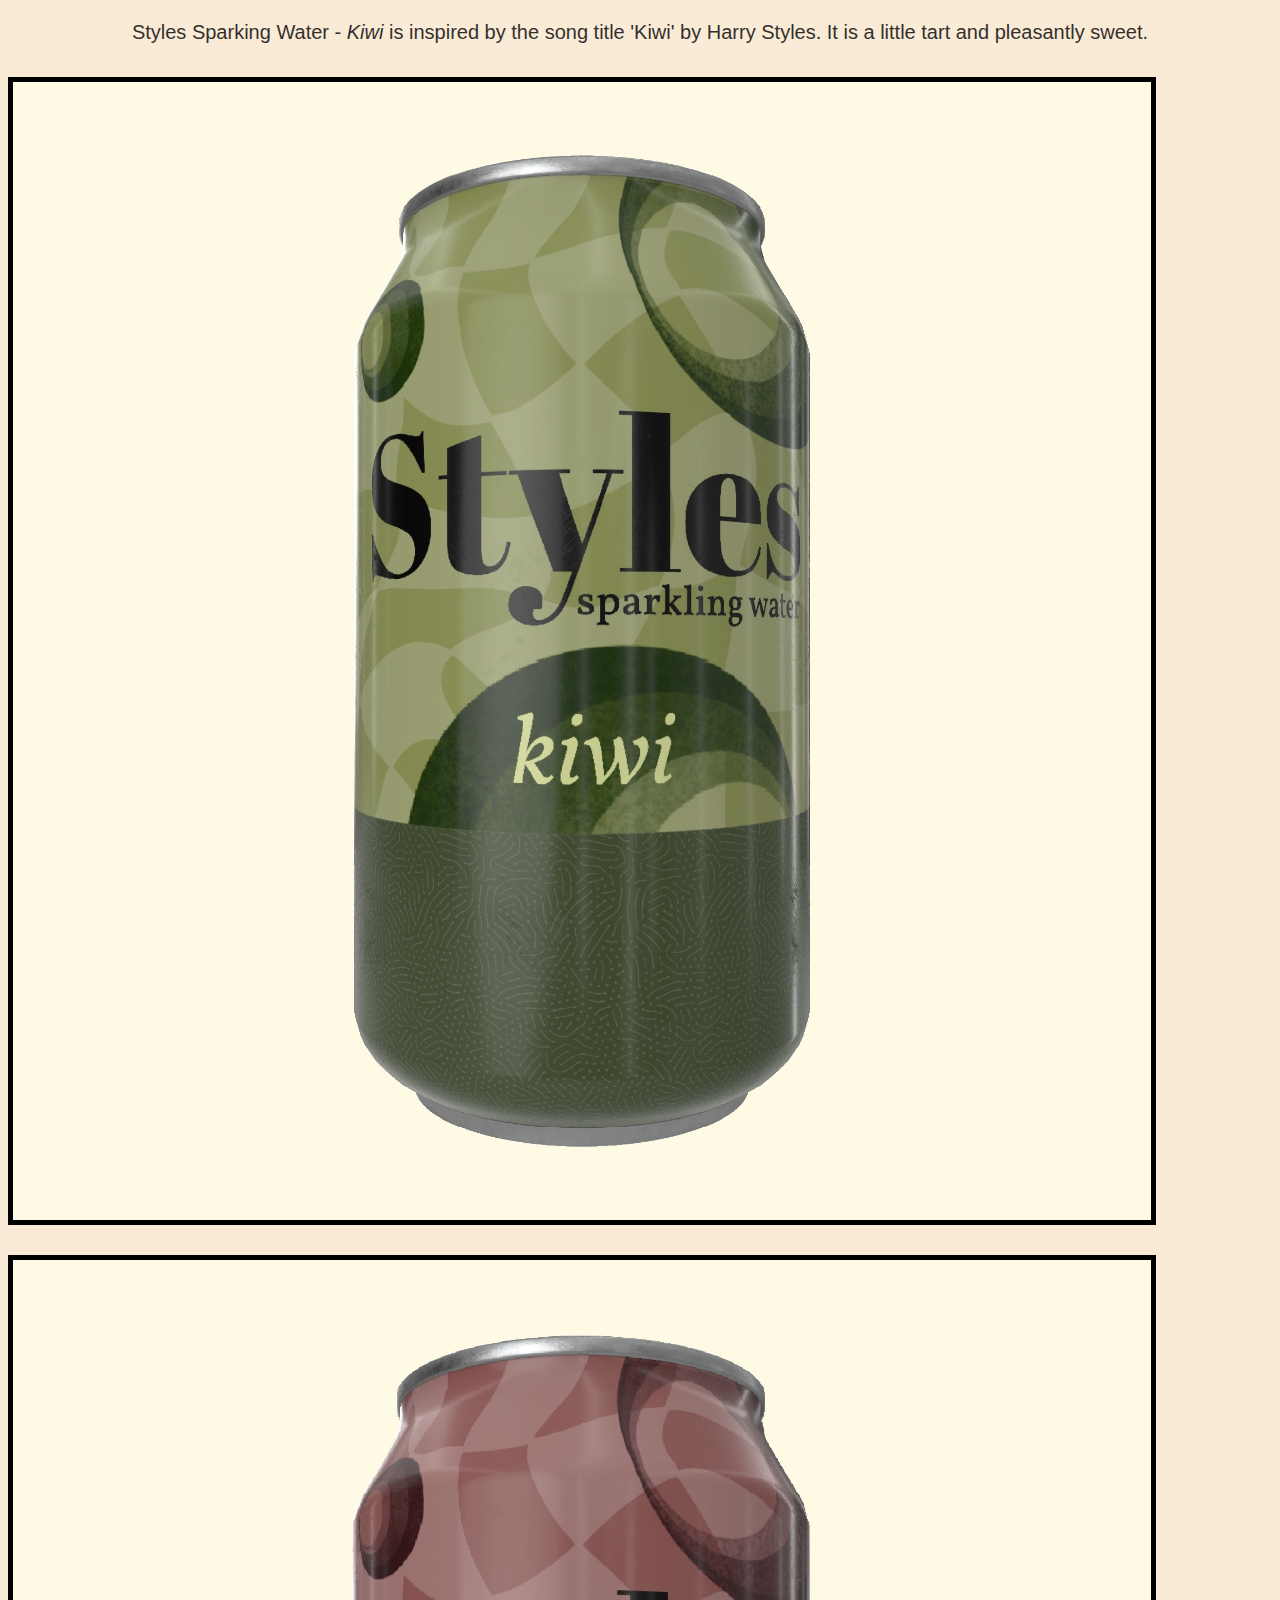
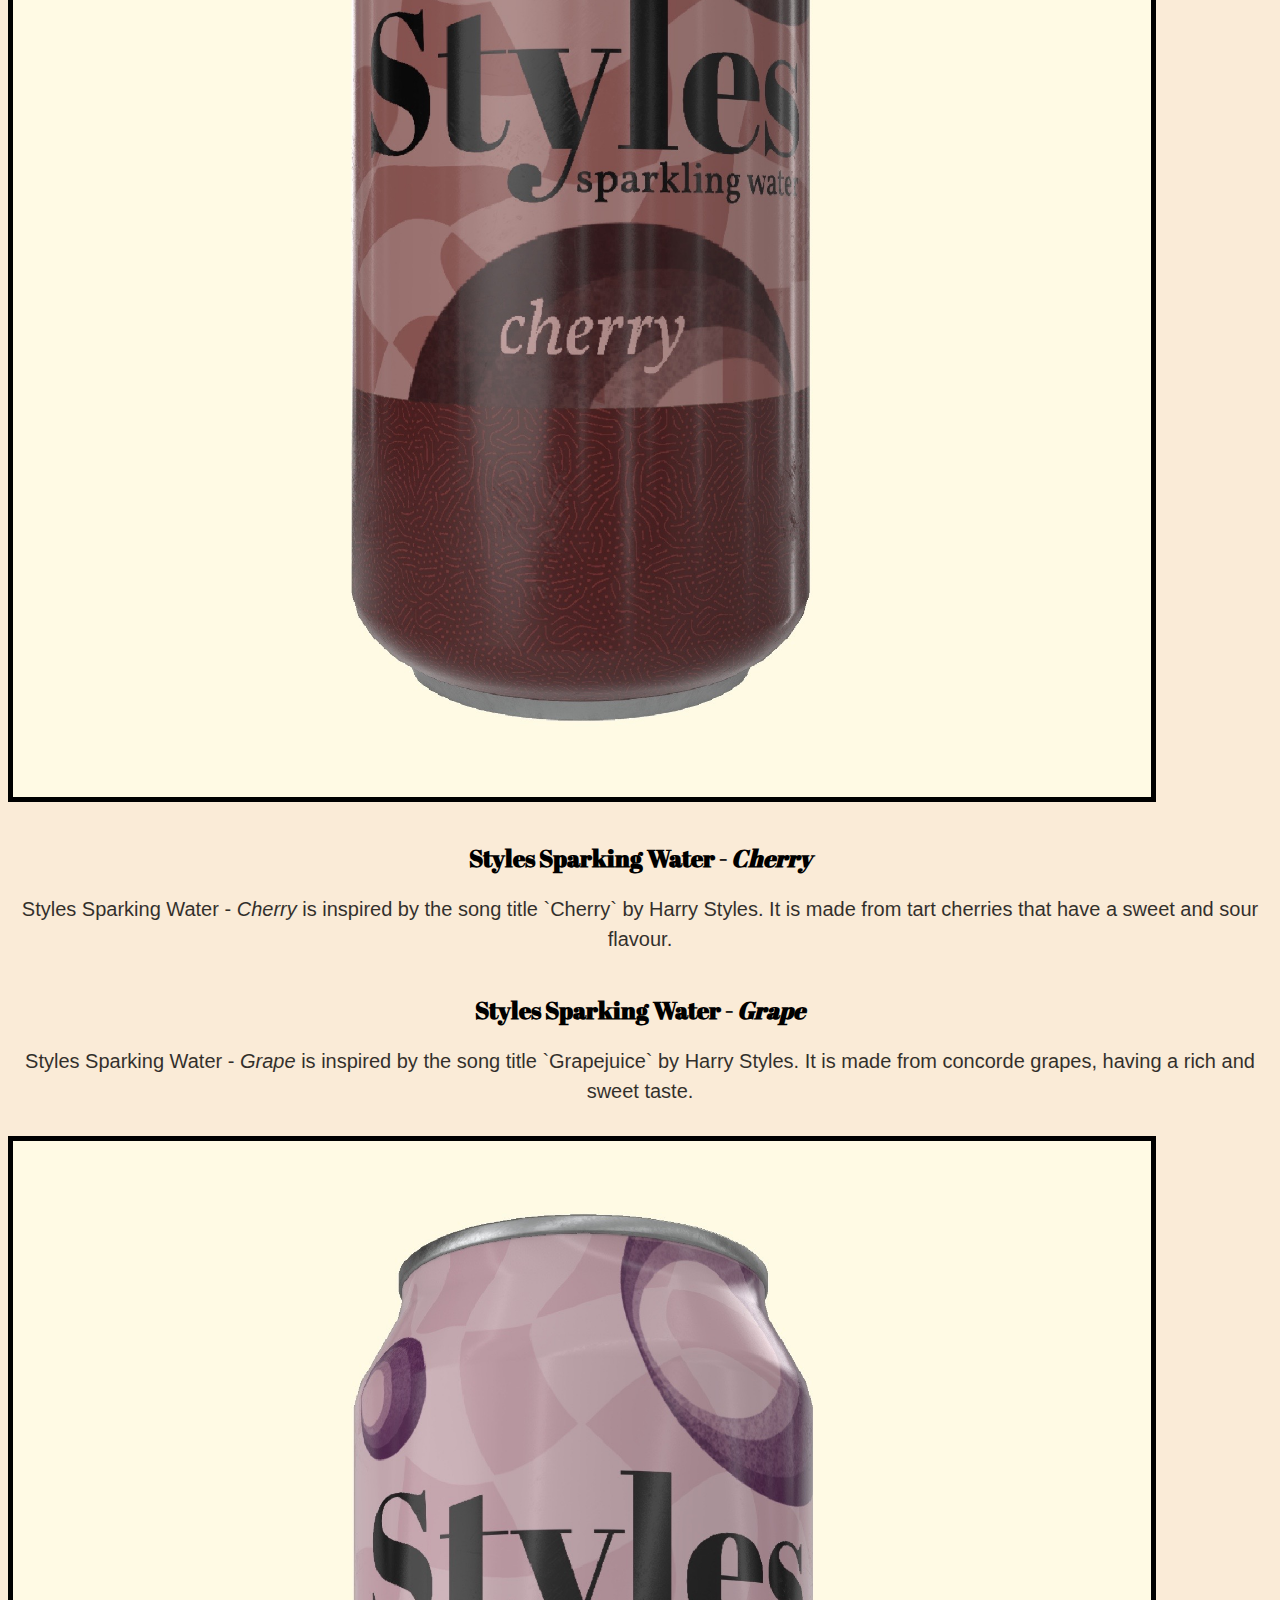
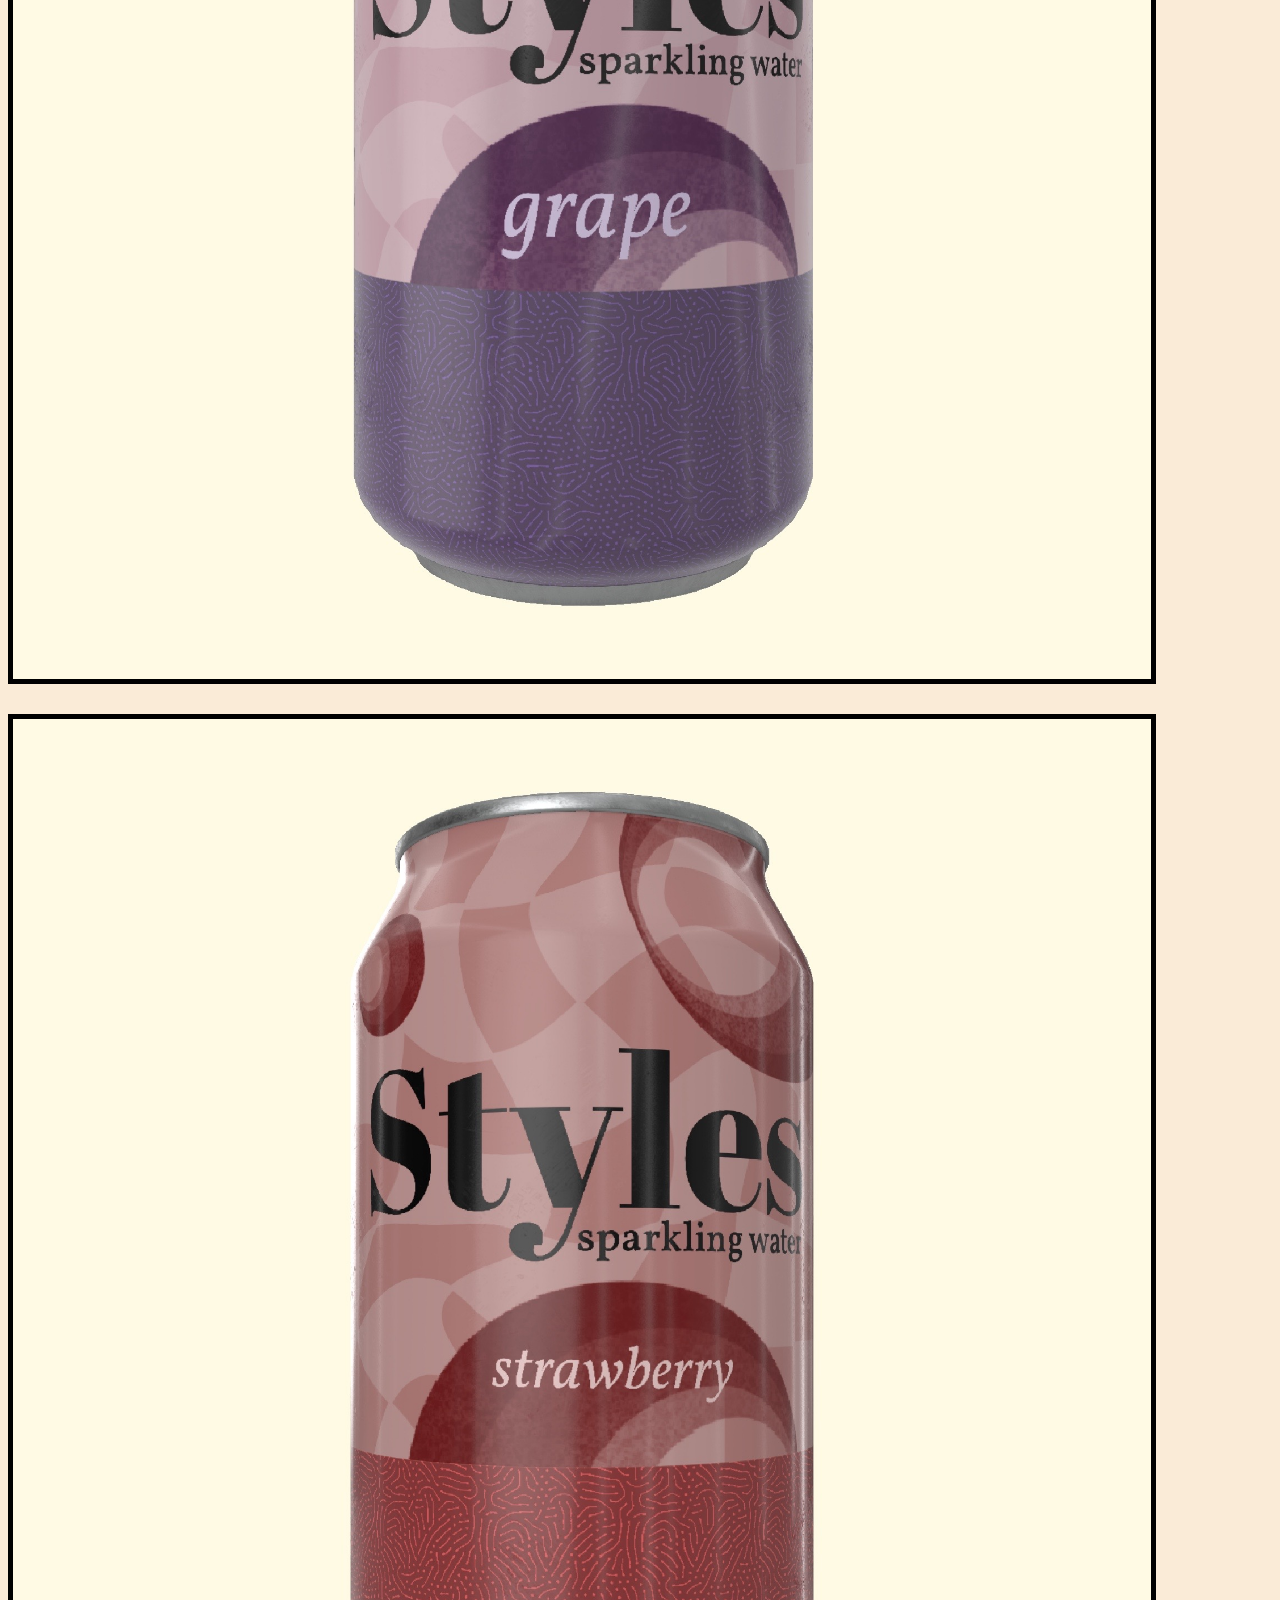
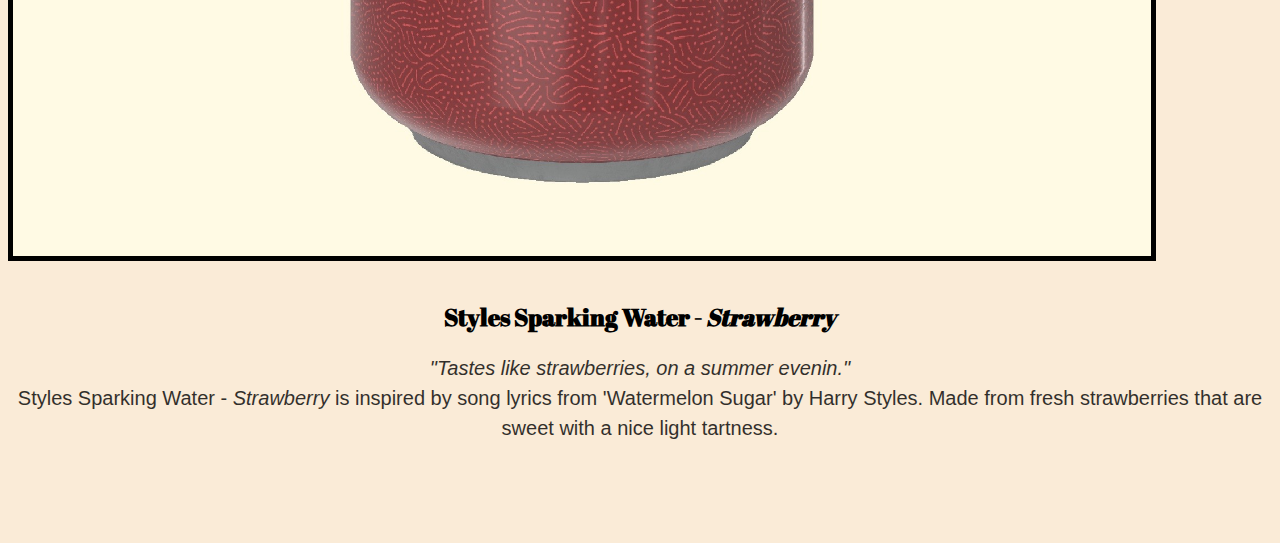
==== commit 847e0ed5: "white logo placed in navbar" ====
--- a/explore.html
+++ b/explore.html
@@ -26,7 +26,9 @@
   </head>
  <nav class="navbar navbar-dark bg-dark">
       <div class="container-fluid">
-        <a class="navbar-brand" href="index.html">Styles</a>
+        <a class="navbar-brand" href="index.html">
+        <img src="photos/logo-white.png" width="95px" alt="">
+        </a>
         <button
           class="navbar-toggler"
           type="button"
@@ -53,6 +55,7 @@
     <img src="photos/sloganandsoda.JPG" alt="" class="img-fluid rowsSodas" />
    
     <div class="container">
+      <div class="explore">
         <!-- Watermelon -->
         <div class="row">
             <div class="col-6">
@@ -90,7 +93,7 @@
 
         <!-- Cherry -->
          <div class="row">
-            <div class="col-6">
+            <div class="col">
                 <div class="figure">
                  <img src="photos/cherry(2).JPG" alt="watermelon can" id="sodaCan" class="image-main">
                  <img src="photos/cherry.JPG" alt="watermelon can" id="sodaCan" class="image-hover">
@@ -142,7 +145,7 @@
             </div> 
         </div>
 
-      
+      </div>
     </div>
 
   </body>
--- a/styles/style.css
+++ b/styles/style.css
@@ -37,7 +37,14 @@
   border-radius: 10px;
   background-color: #fffae4;
 }
-
+.wrap-FAQ {
+  padding: 10px;
+  border-radius: 10px;
+  background-color: black;
+  color: antiquewhite;
+  margin-left: 135px;
+  margin-right: 135px;
+}
 .figure {
   position: relative;
   max-width: 100%;
@@ -70,7 +77,11 @@
 .navigation-links a {
   margin: 20px;
 }
-
+#slogan {
+  display: block;
+  margin: 0 auto;
+  max-width: 800px;
+}
 .btn-primary-link {
   border: 2px solid black;
   border-radius: 4px;
@@ -104,6 +115,7 @@
   max-width: 100%;
 }
 @media (max-width: 576px) {
+  /* index */
   #logo {
     max-width: 70%;
   }
@@ -117,4 +129,24 @@
   .wrapLogo {
     padding: 100px 20px;
   }
+  /* FAQ Page */
+  #slogan {
+    max-width: 80%;
+  }
+  .wrap-FAQ {
+    margin: 30px 30px auto;
+  }
+  .wrap-FAQ h1 {
+    font-size: 36px;
+  }
+  .wrap-FAQ h2 {
+    font-size: 20px;
+  }
+  .wrap-FAQ p {
+    font-size: 15px;
+  }
+  /* explore Page*/
+  .explore h1 {
+    font-size: 5px;
+  }
 }
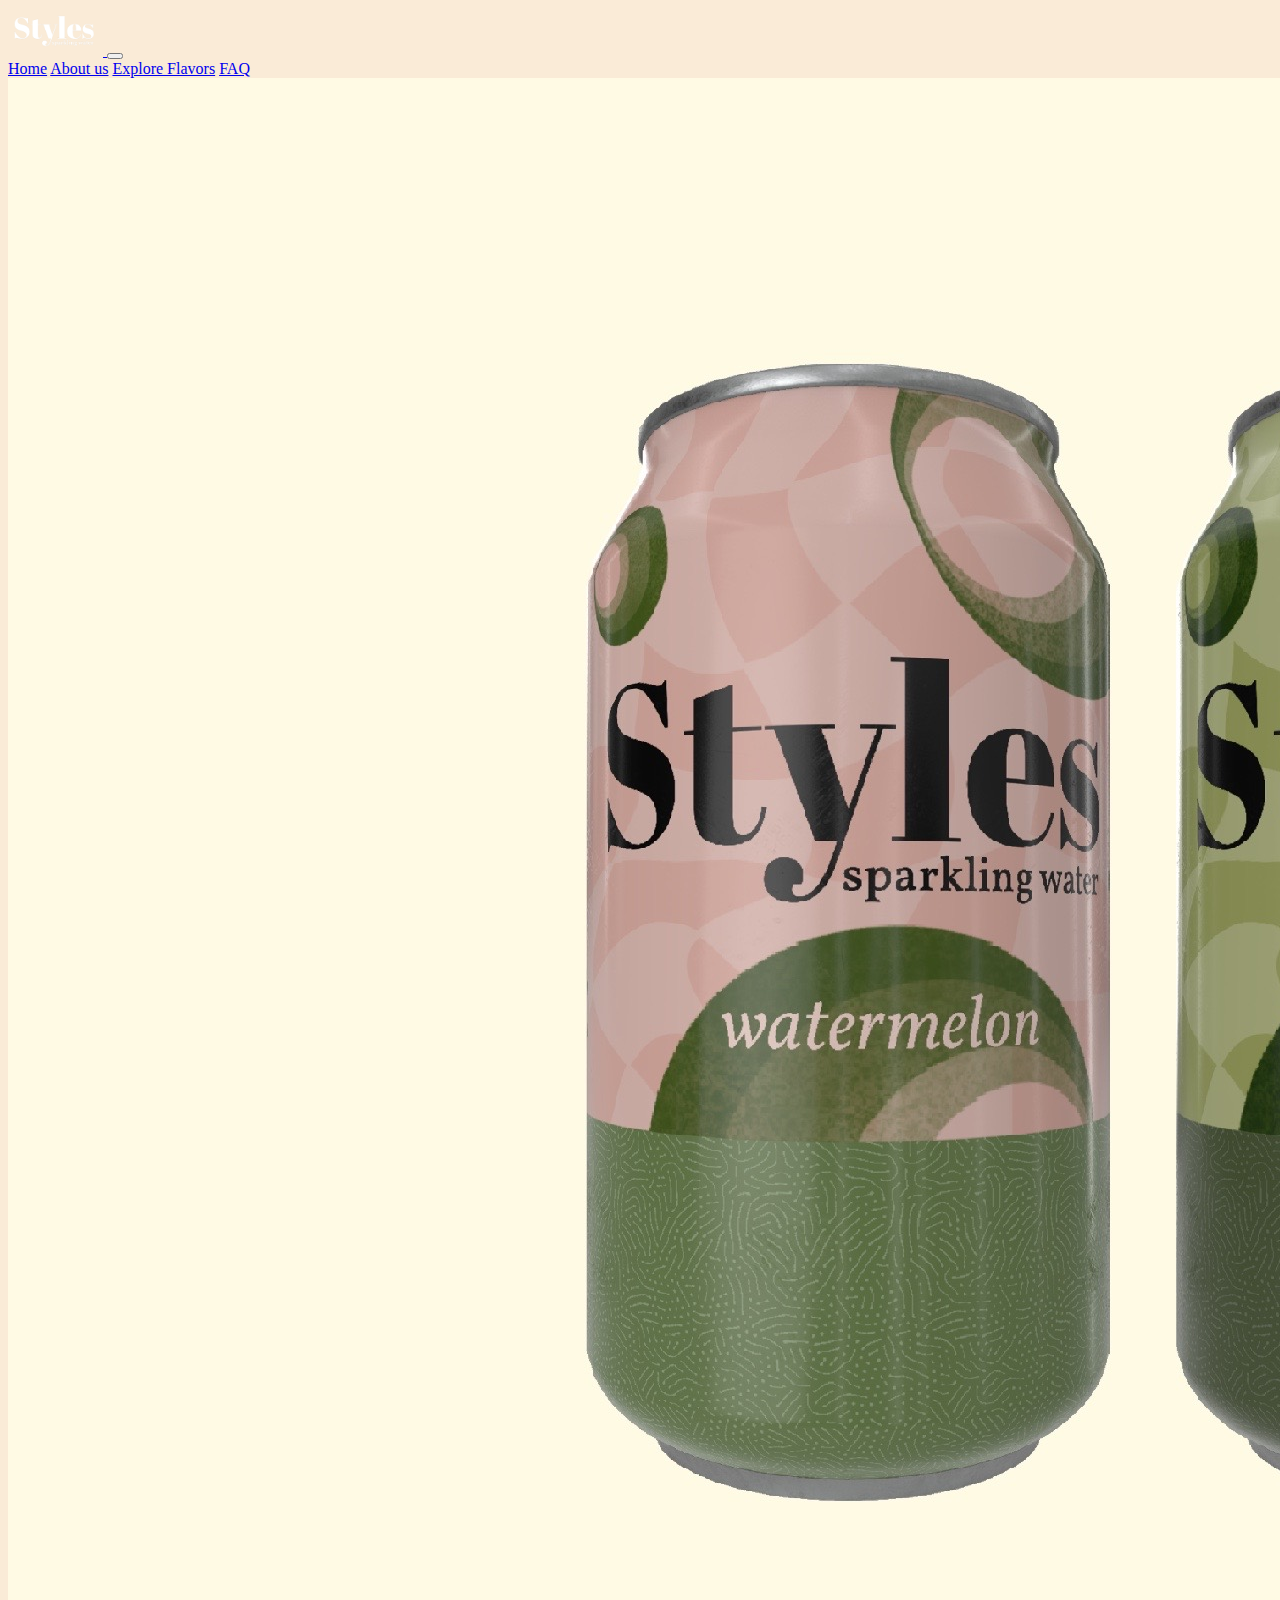
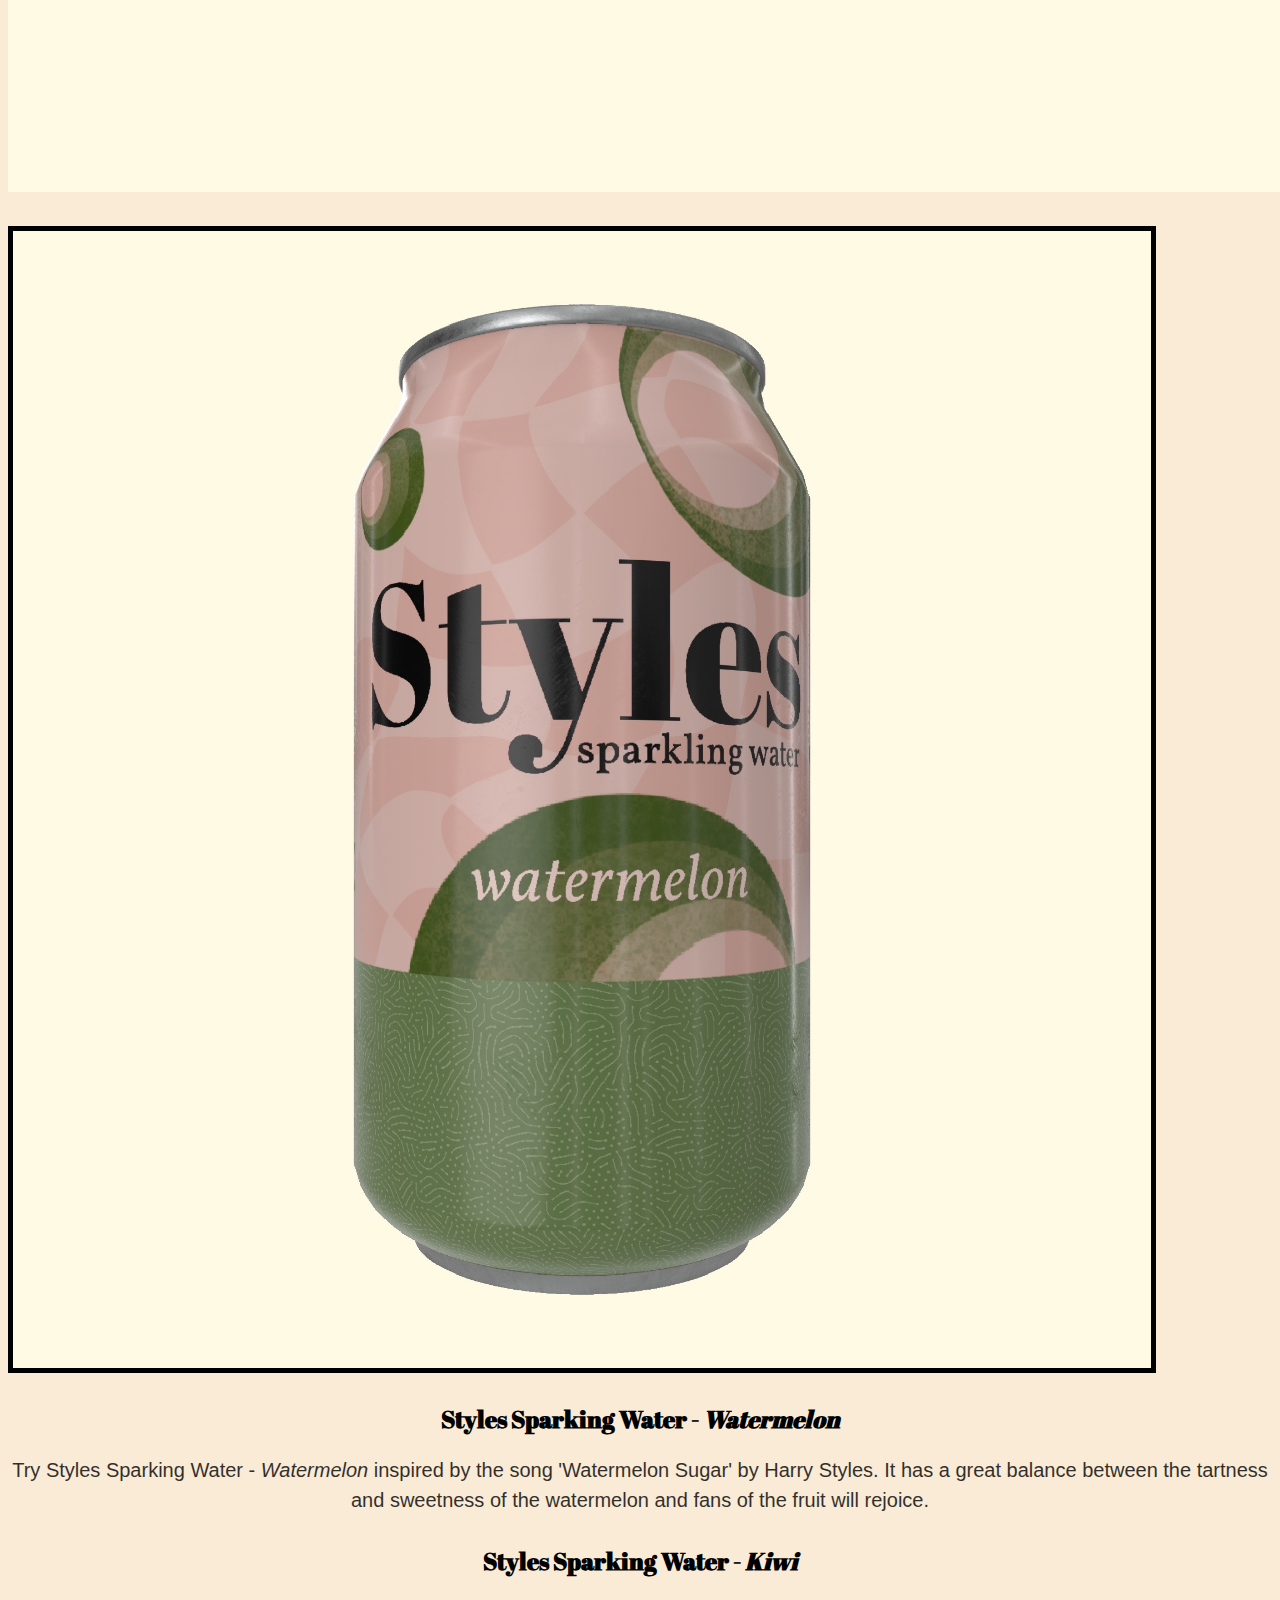
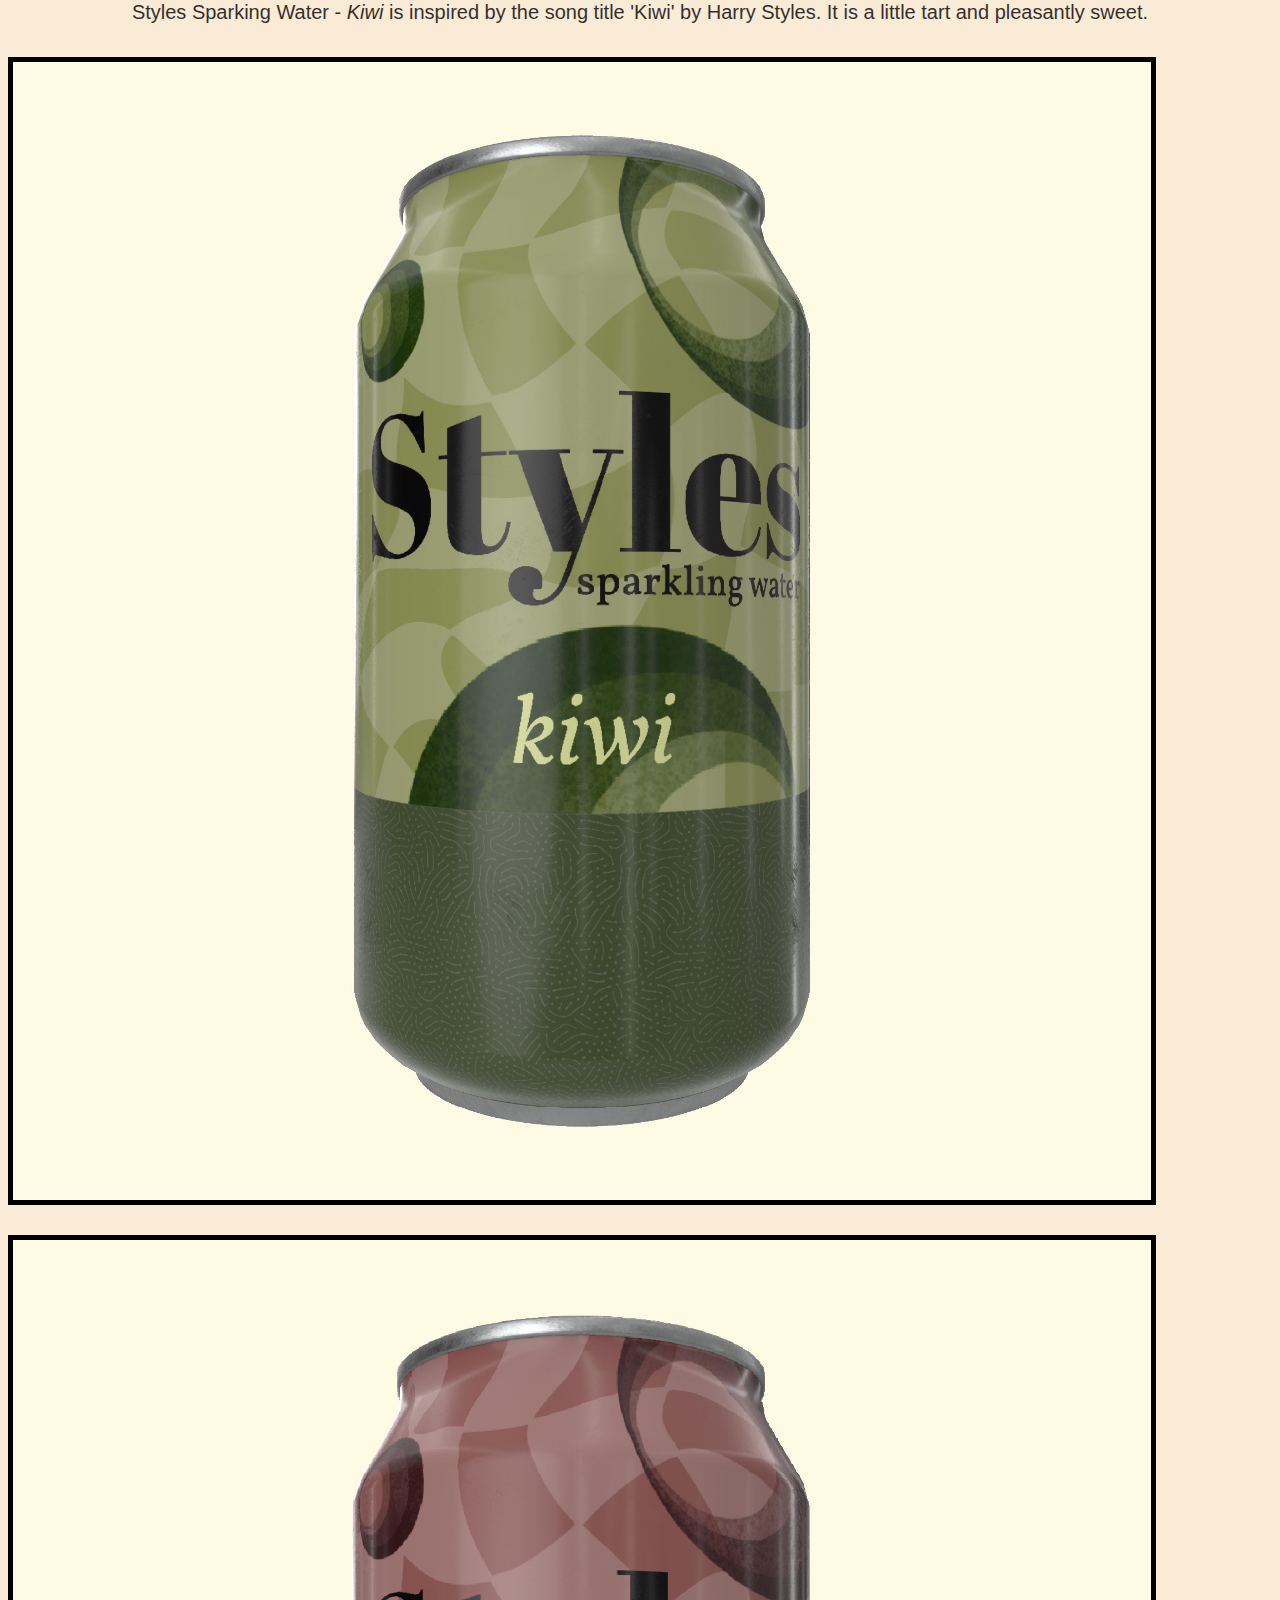
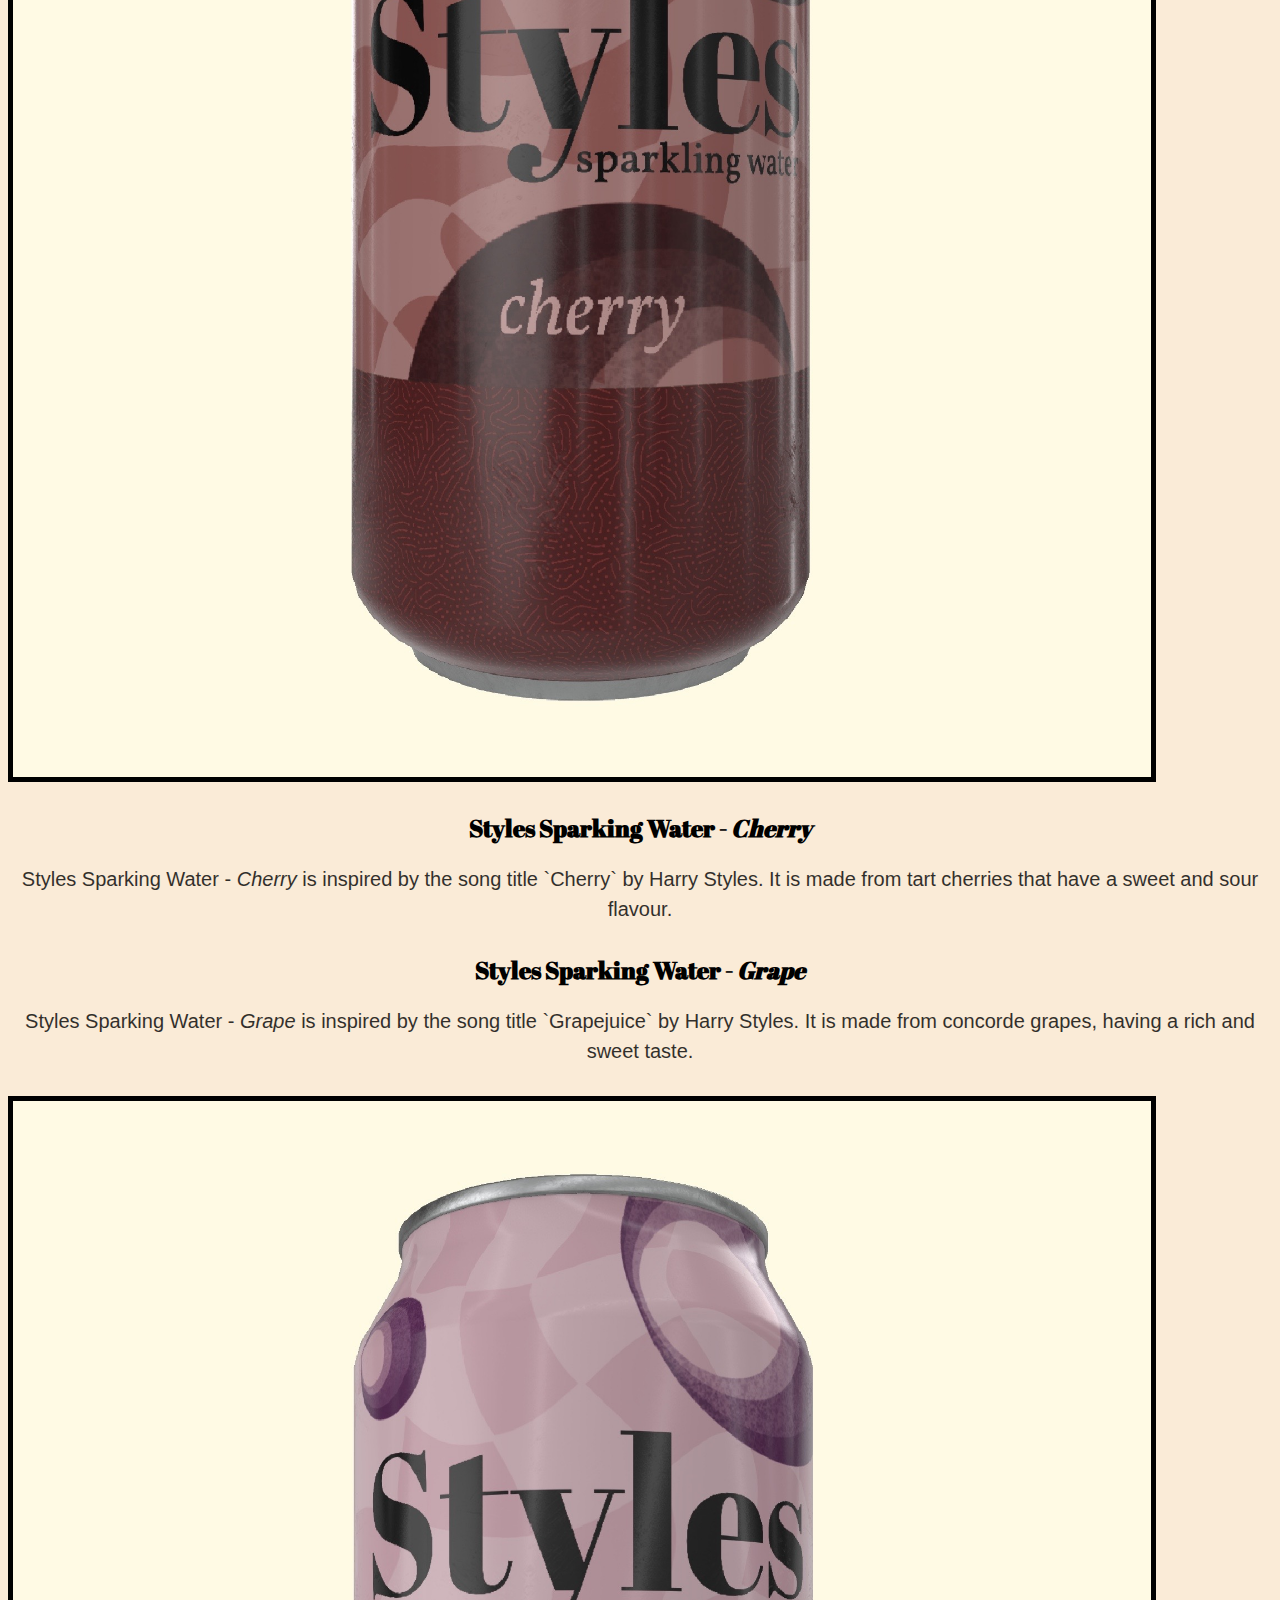
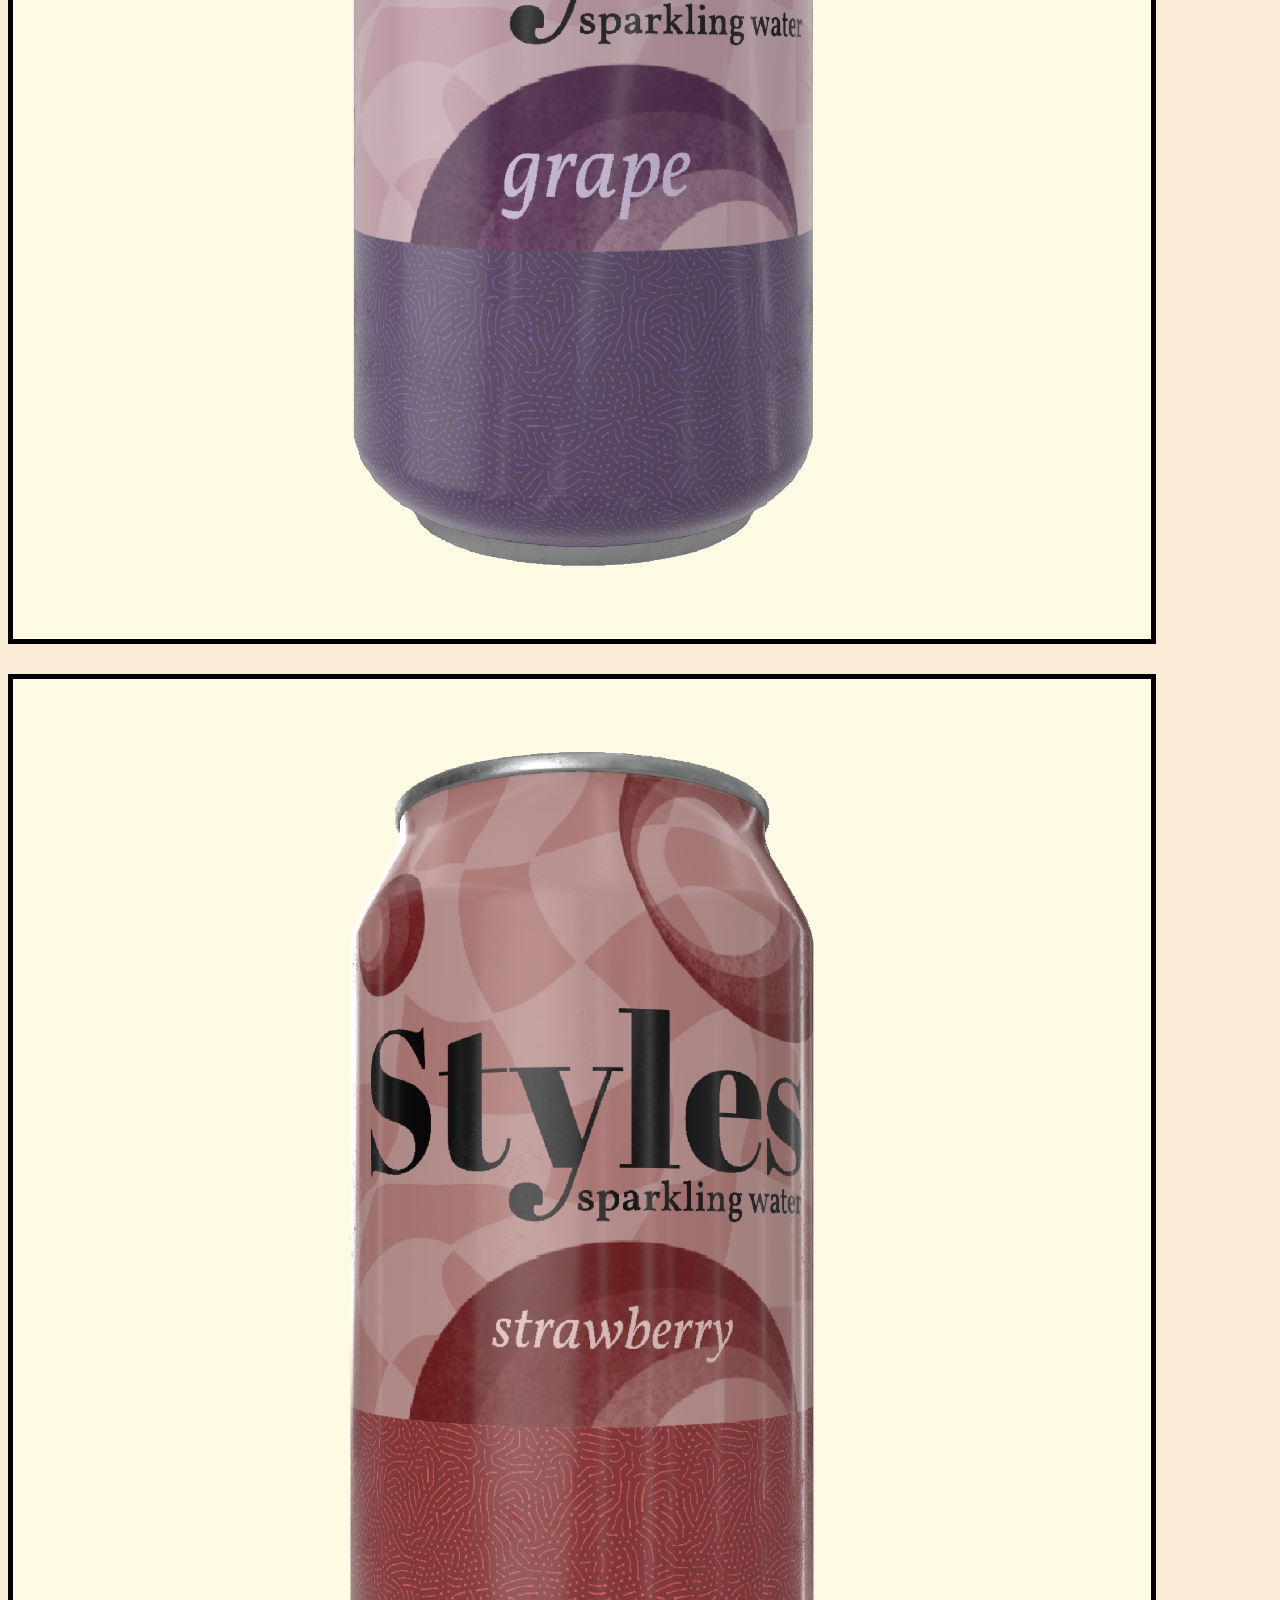
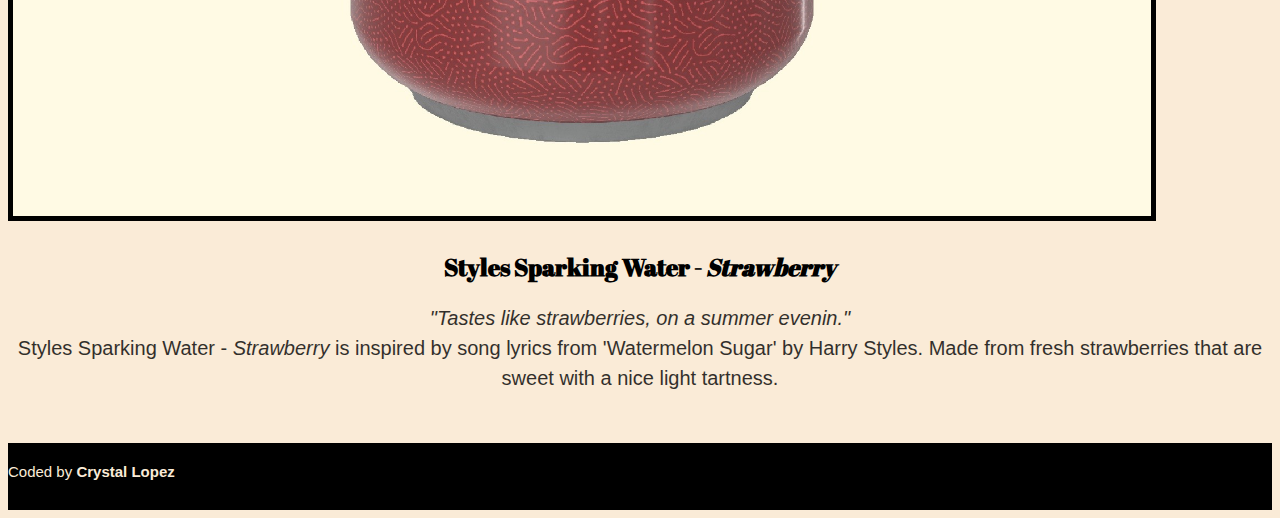
==== commit 33e38ab4: "Added Footer" ====
--- a/explore.html
+++ b/explore.html
@@ -55,7 +55,6 @@
     <img src="photos/sloganandsoda.JPG" alt="" class="img-fluid rowsSodas" />
    
     <div class="container">
-      <div class="explore">
         <!-- Watermelon -->
         <div class="row">
             <div class="col-6">
@@ -64,9 +63,9 @@
                  <img src="photos/watermelon(2).JPG" alt="watermelon can" id="sodaCan" class="image-hover">
                 </div>
             </div> 
-            <div class="col-6 rightCol">
-            <h2 class="mb-3 text-md-start">Styles Sparking Water - <em>Watermelon</em></h2>
-            <p class="text-md-start bg-transparent">
+            <div class="col-6">
+            <h2 class="mb-3 text-md-start soda-name">Styles Sparking Water - <em>Watermelon</em></h2>
+            <p class="text-md-start bg-transparent soda-description">
             Try Styles Sparking Water - <em>Watermelon</em> inspired by the song 'Watermelon Sugar' by Harry Styles.
             It has a great balance between the tartness and sweetness of the watermelon and fans of the fruit will rejoice.
              </p>
@@ -76,8 +75,8 @@
         <!-- kiwi -->
         <div class="row">
            <div class="col-6">
-             <h2 class="mb-3 text-md-start">Styles Sparking Water - <em>Kiwi</em></h2>
-            <p class="text-md-start bg-transparent">
+             <h2 class="mb-3 text-md-start soda-name">Styles Sparking Water - <em>Kiwi</em></h2>
+            <p class="text-md-start bg-transparent soda-description">
             Styles Sparking Water - <em>Kiwi</em> is inspired by the song title 'Kiwi' by Harry Styles.
             It is a little tart and pleasantly sweet.
             </p>
@@ -101,8 +100,8 @@
             </div> 
 
            <div class="col-6 rightCol">
-             <h2 class="mb-3 text-md-start">Styles Sparking Water - <em>Cherry</em></h2>
-            <p class="text-md-start bg-transparent">
+             <h2 class="mb-3 text-md-start soda-name">Styles Sparking Water - <em>Cherry</em></h2>
+            <p class="text-md-start bg-transparent soda-description">
             Styles Sparking Water - <em>Cherry</em> is inspired by the song title `Cherry` by Harry Styles.
             It is made from tart cherries that have a sweet and sour flavour.
             </p>
@@ -112,8 +111,8 @@
          <!-- grape -->
         <div class="row">
            <div class="col-6">
-             <h2 class="mb-3 text-md-start">Styles Sparking Water - <em>Grape</em></h2>
-            <p class="text-md-start bg-transparent">
+             <h2 class="mb-3 text-md-start soda-name">Styles Sparking Water - <em>Grape</em></h2>
+            <p class="text-md-start bg-transparent soda-description">
               Styles Sparking Water - <em>Grape</em> is inspired by the song title `Grapejuice` by Harry Styles. It is made from concorde grapes, having a rich and sweet taste.
             </p>
             </div>  
@@ -136,8 +135,8 @@
             </div> 
 
            <div class="col-6 rightCol">
-             <h2 class="mb-3 text-md-start">Styles Sparking Water - <em>Strawberry</em></h2>
-            <p class="text-md-start bg-transparent">
+             <h2 class="mb-3 text-md-start soda-name">Styles Sparking Water - <em>Strawberry</em></h2>
+            <p class="text-md-start bg-transparent soda-description">
             <em>"Tastes like strawberries, on a summer evenin." </em>
             <br> Styles Sparking Water - <em>Strawberry</em> is inspired by song lyrics from 'Watermelon Sugar' by Harry Styles.
             Made from fresh strawberries that are sweet with a nice light tartness. 
@@ -145,8 +144,11 @@
             </div> 
         </div>
 
-      </div>
+      
     </div>
+    <footer class="text-center">
+      Coded by <b>Crystal Lopez</b>
+    </footer>
 
   </body>
 </html>
--- a/styles/style.css
+++ b/styles/style.css
@@ -1,5 +1,9 @@
+:root {
+  --main-color: antiquewhite;
+  --secondary-color: #fffae4;
+}
 body {
-  background-color: antiquewhite;
+  background-color: var(--main-color);
 }
 h1,
 h2 {
@@ -11,7 +15,7 @@
   text-decoration: underline;
 }
 h2 {
-  margin-top: 40px;
+  margin-top: 30px;
 }
 p {
   text-align: center;
@@ -21,6 +25,19 @@
   font-family: Arial, Helvetica, sans-serif;
   opacity: 0.8;
 }
+footer {
+  background-color: black;
+  padding-top: 20px;
+  padding-bottom: 30px;
+  font-size: 15px;
+  color: var(--main-color);
+  font-family: Arial, Helvetica, sans-serif;
+}
+.container {
+  margin-top: 20px;
+  margin-bottom: 50px;
+}
+/* header images */
 #logo {
   display: block;
   margin: 0 auto;
@@ -28,33 +45,50 @@
 }
 .wrapLogo {
   padding: 160px 20px;
-  background-color: antiquewhite;
+  background-color: var(--main-color);
 }
+#slogan {
+  display: block;
+  margin: 0 auto;
+  max-width: 100%;
+  background-color: var(--main-color);
+}
+.gif {
+  display: flex;
+  justify-content: flex-end;
+  border: 5px solid black;
+  max-width: 100%;
+}
+/* wraps */
+
 .wrap {
   margin: 1px auto;
   padding: 30px;
   border: 5px solid black;
   border-radius: 10px;
-  background-color: #fffae4;
+  background-color: var(--secondary-color);
 }
+
 .wrap-FAQ {
   padding: 10px;
+  border: 5px solid black;
   border-radius: 10px;
-  background-color: black;
-  color: antiquewhite;
-  margin-left: 135px;
-  margin-right: 135px;
+  background-color: var(--secondary-color);
+  color: black;
+  margin: 30px 60px auto;
 }
-.figure {
-  position: relative;
-  max-width: 100%;
-}
+
+/* Explore Photos */
 #sodaCan {
   margin-top: 30px;
   max-width: 90%;
   display: flex;
   justify-content: left;
   border: 5px solid black;
+}
+.figure {
+  position: relative;
+  max-width: 100%;
 }
 .figure img.image-hover {
   position: absolute;
@@ -69,18 +103,14 @@
 .figure:hover img.image-hover {
   opacity: 1;
 }
+
+/* Buttons */
 .navigation-links {
   display: flex;
   justify-content: center;
 }
-
 .navigation-links a {
   margin: 20px;
-}
-#slogan {
-  display: block;
-  margin: 0 auto;
-  max-width: 800px;
 }
 .btn-primary-link {
   border: 2px solid black;
@@ -88,32 +118,19 @@
   padding: 20px 15px;
   text-decoration: none;
   text-transform: capitalize;
-  background: #fffae4;
+  background: var(--secondary-color);
   box-shadow: 0 5px 10px rgba(0, 0, 0, 0.3);
   color: black;
   font-weight: bold;
 }
 .btn-primary-link:hover {
   background-color: black;
-  color: #fffae4;
+  color: var(--secondary-color);
   border: 2px solid black;
   transition-duration: 300ms;
 }
-.container {
-  margin-top: 20px;
-  margin-bottom: 100px;
-}
-hr {
-  height: 3px;
-  background-color: black;
-  border: none;
-}
-.gif {
-  display: flex;
-  justify-content: flex-end;
-  border: 5px solid black;
-  max-width: 100%;
-}
+/*  */
+
 @media (max-width: 576px) {
   /* index */
   #logo {
@@ -129,24 +146,34 @@
   .wrapLogo {
     padding: 100px 20px;
   }
+  .wrap {
+    margin: 0px 9px;
+  }
+  .wrap h1 {
+    font-size: 25px;
+  }
+  .wrap h2 {
+    font-size: 20px;
+  }
+  .wrap p {
+    font-size: 13px;
+  }
   /* FAQ Page */
-  #slogan {
-    max-width: 80%;
-  }
-  .wrap-FAQ {
-    margin: 30px 30px auto;
-  }
   .wrap-FAQ h1 {
-    font-size: 36px;
+    font-size: 25px;
   }
   .wrap-FAQ h2 {
-    font-size: 20px;
+    font-size: 15px;
   }
   .wrap-FAQ p {
+    font-size: 10px;
+  }
+
+  /* explore Page*/
+  .soda-name {
     font-size: 15px;
   }
-  /* explore Page*/
-  .explore h1 {
-    font-size: 5px;
+  .soda-description {
+    font-size: 10px;
   }
 }
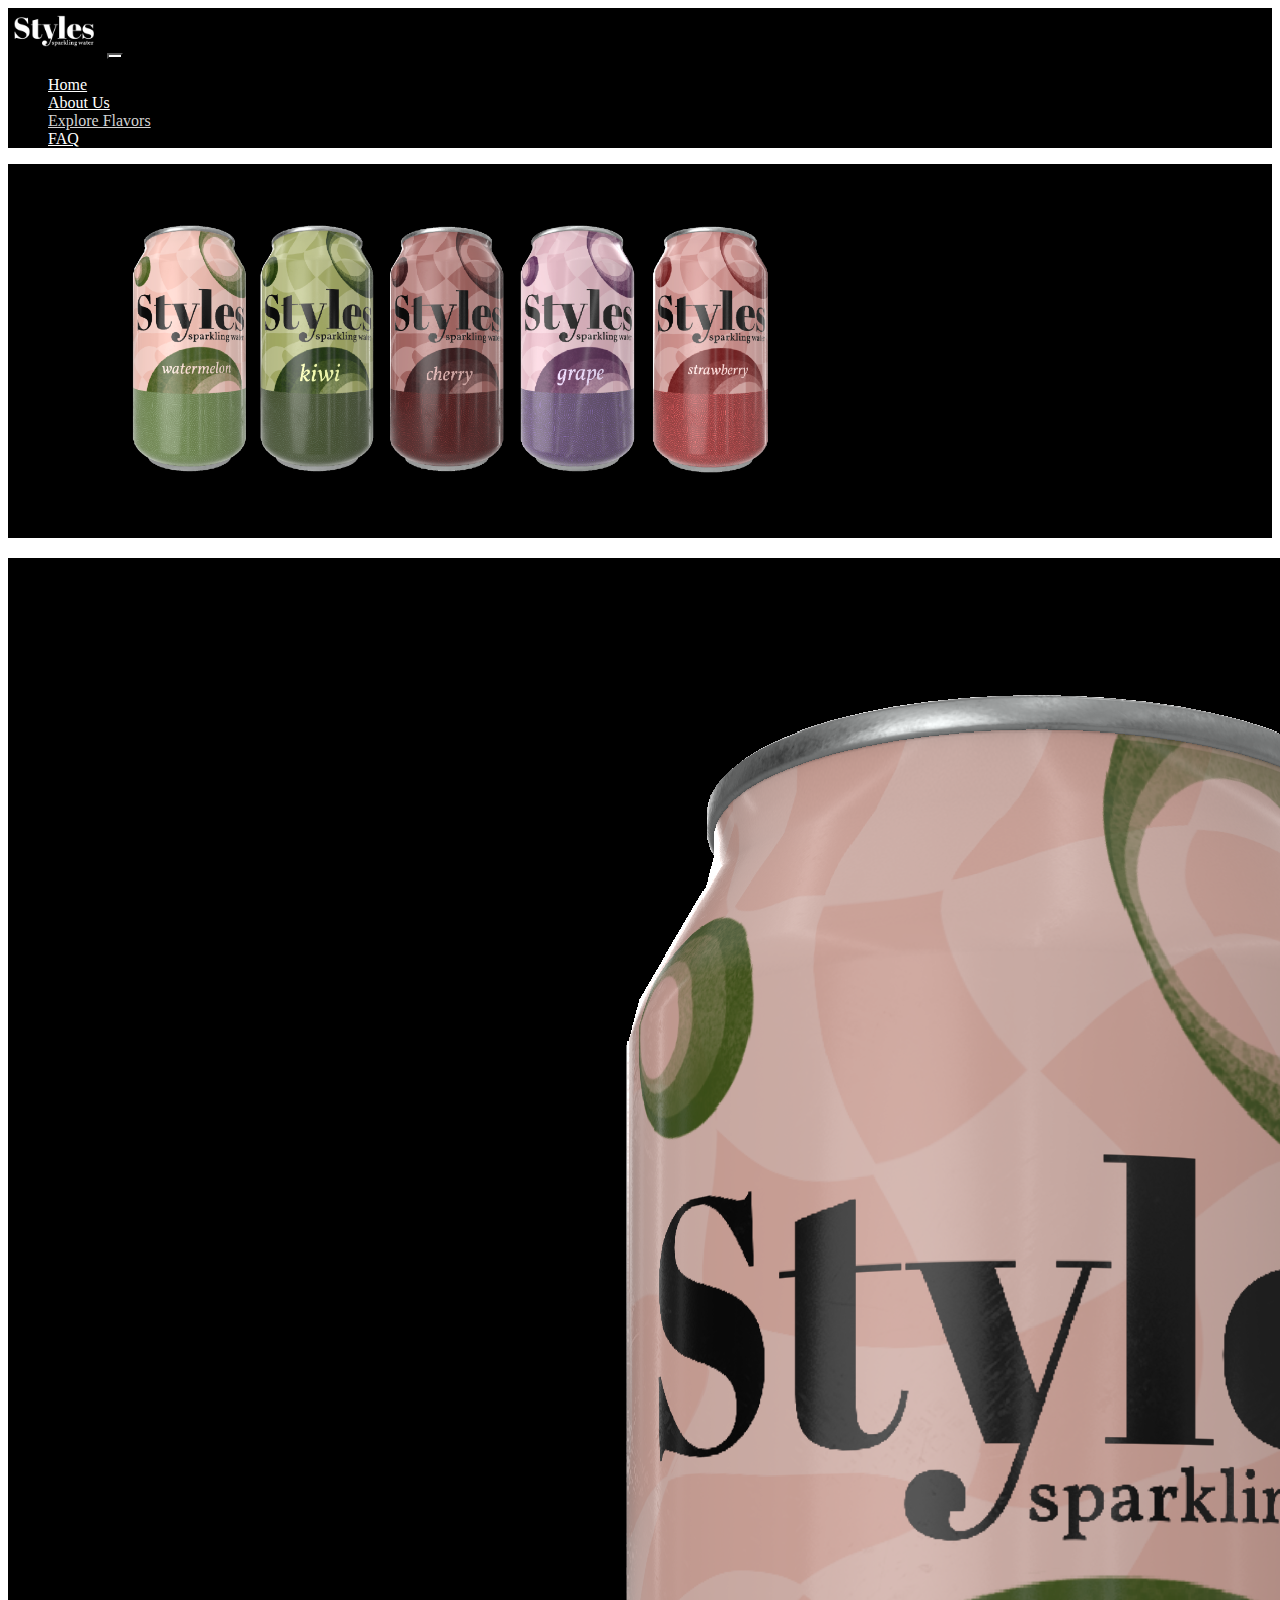
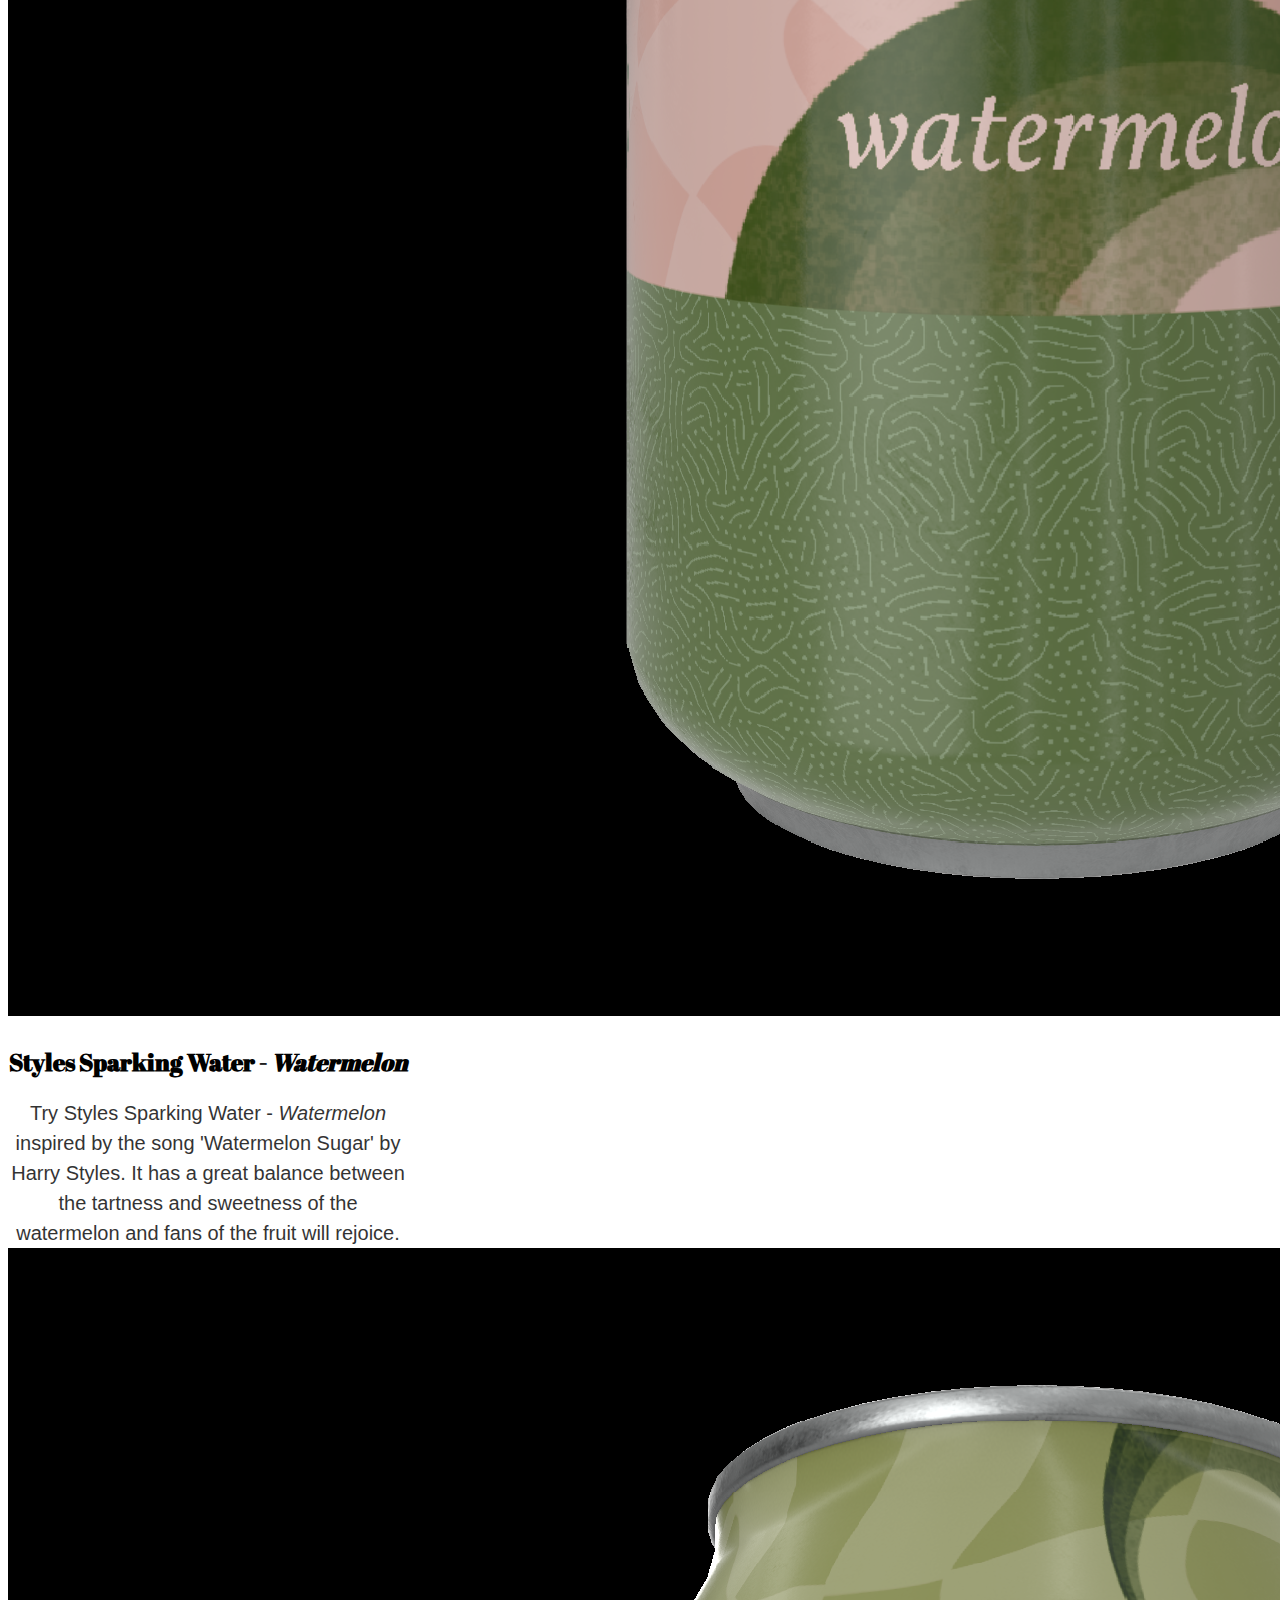
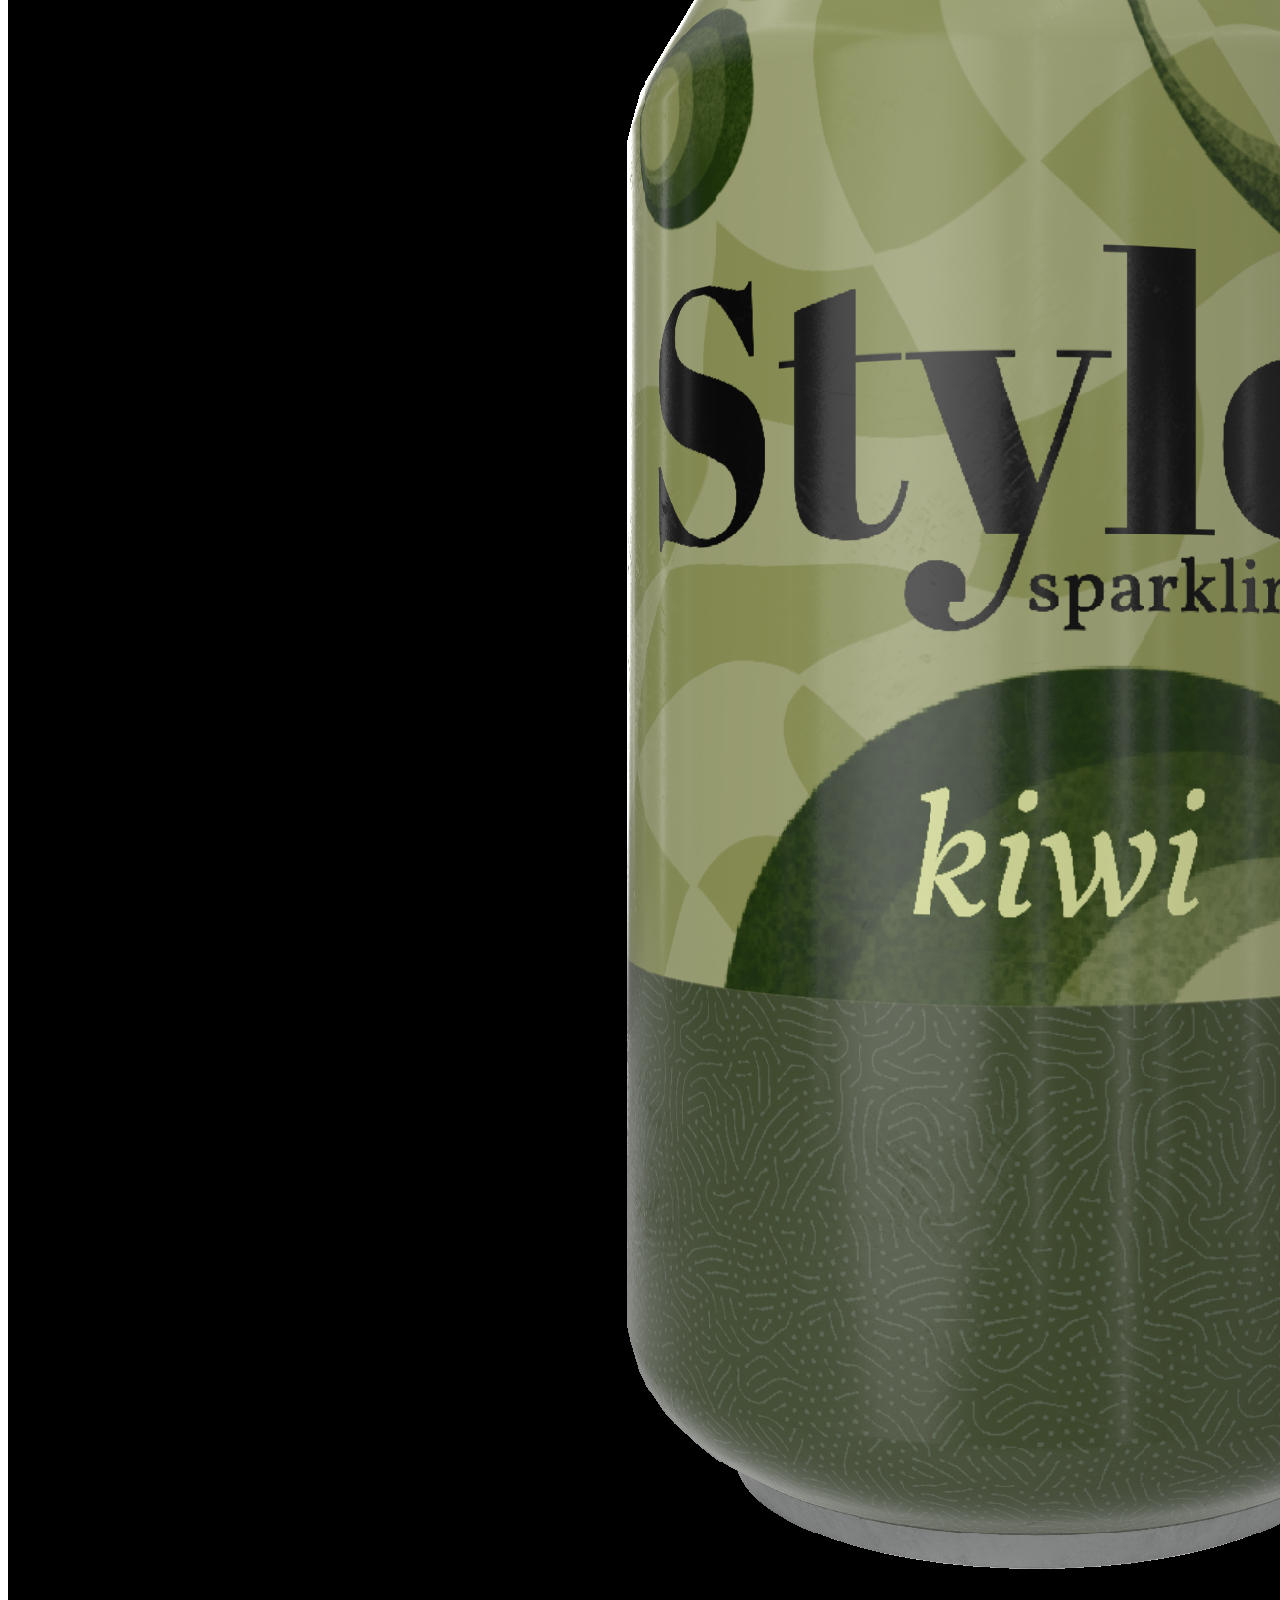
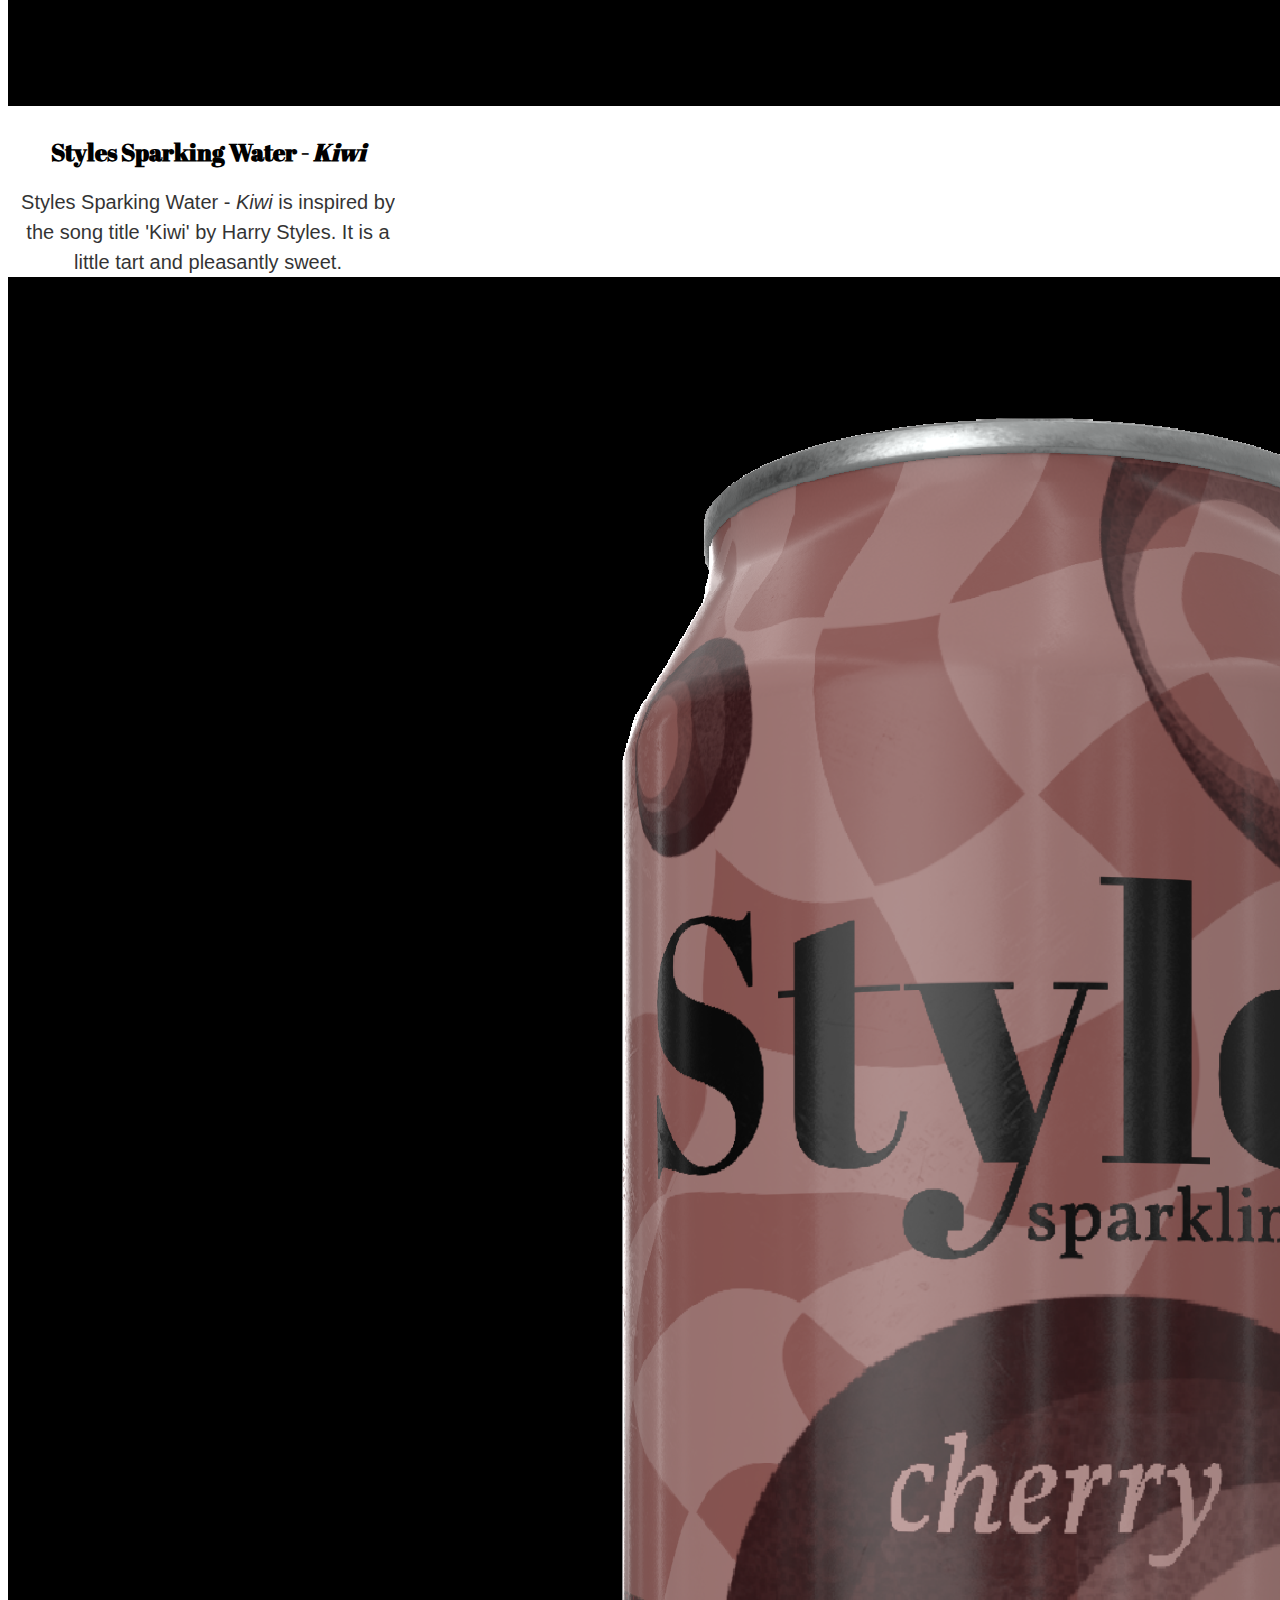
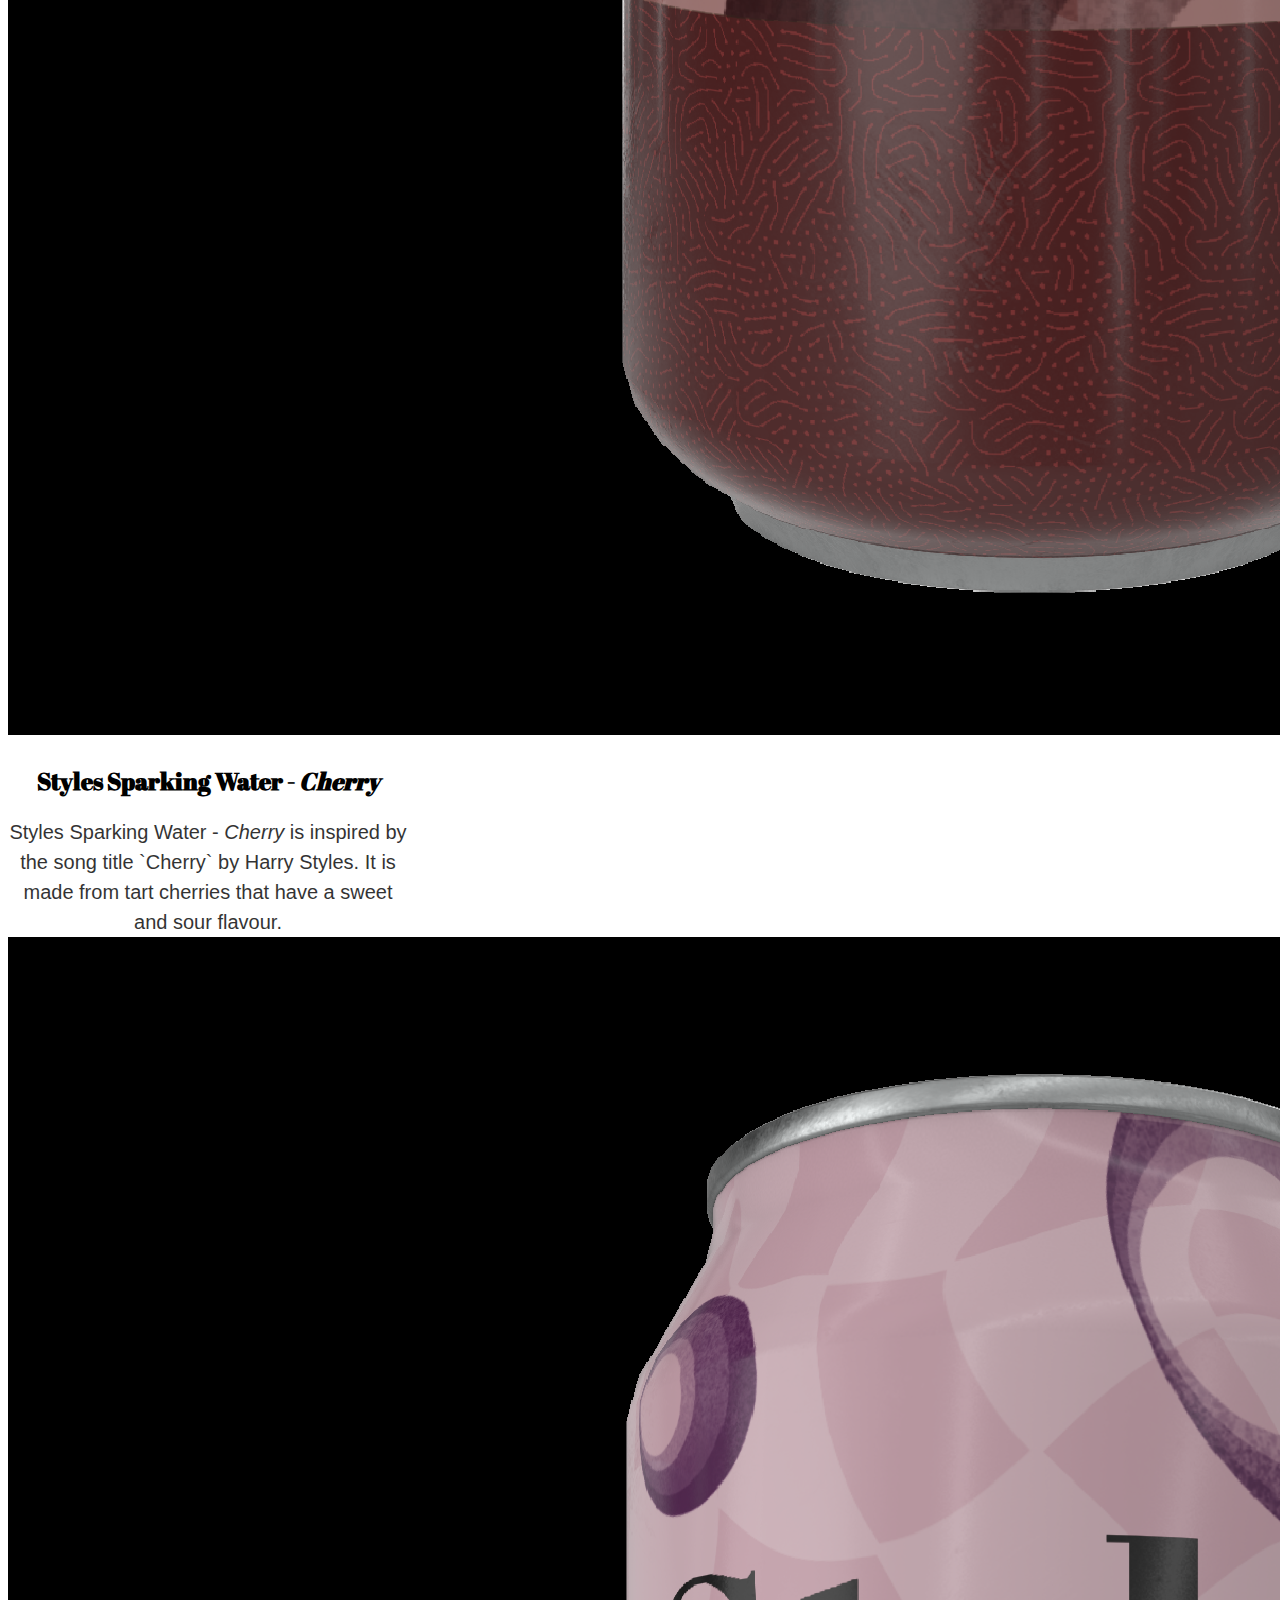
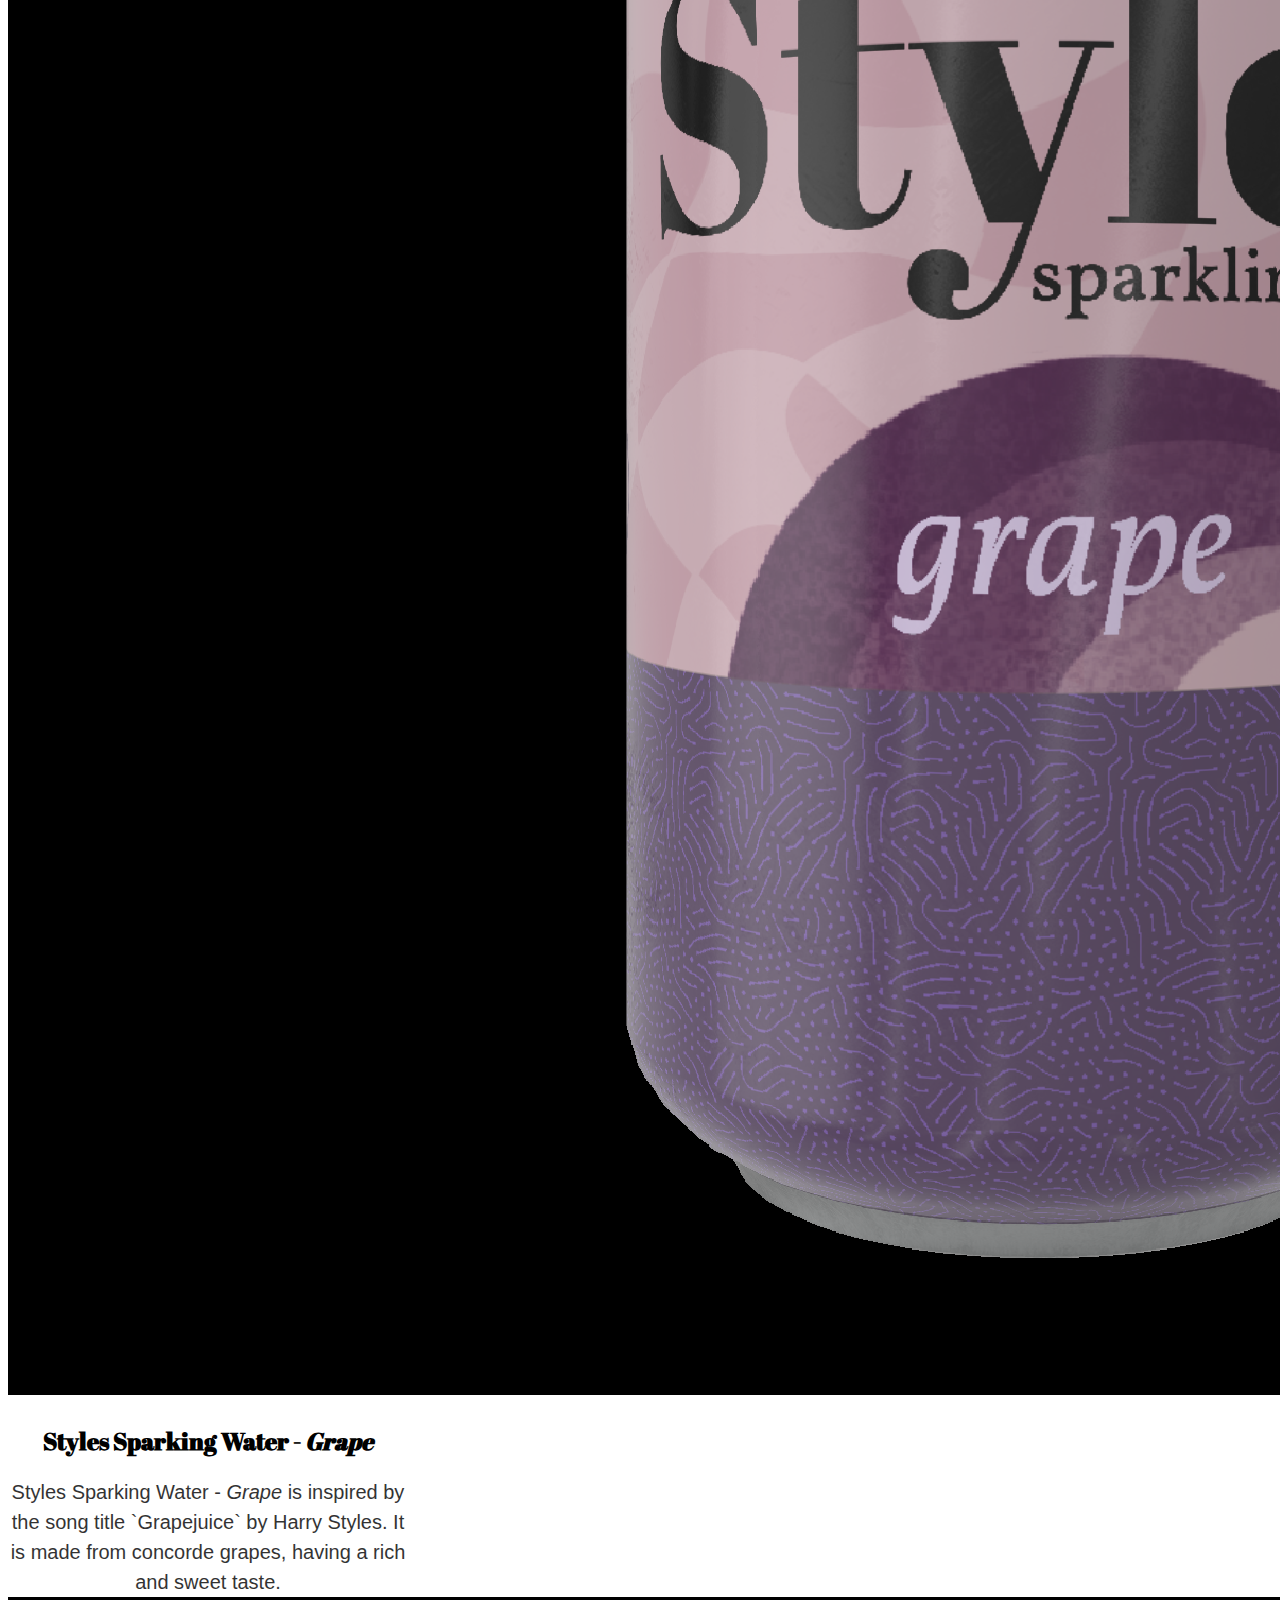
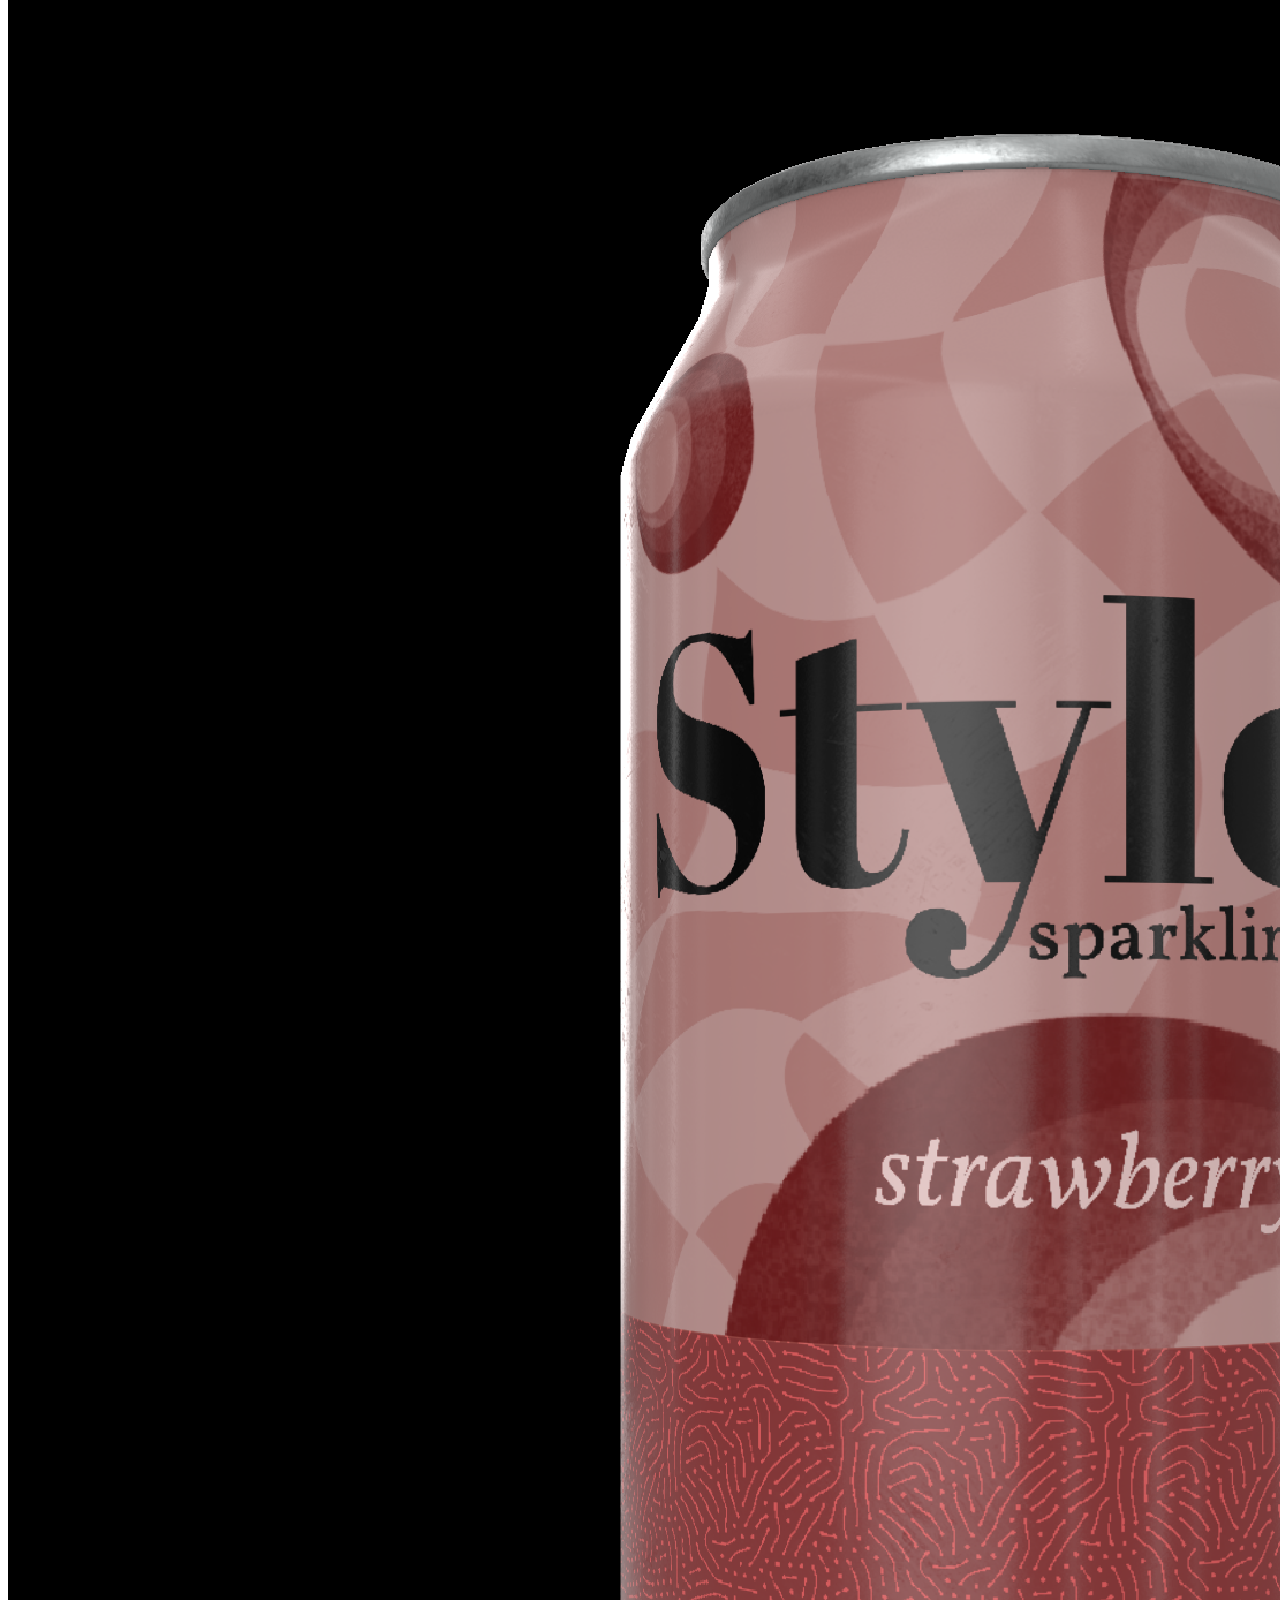
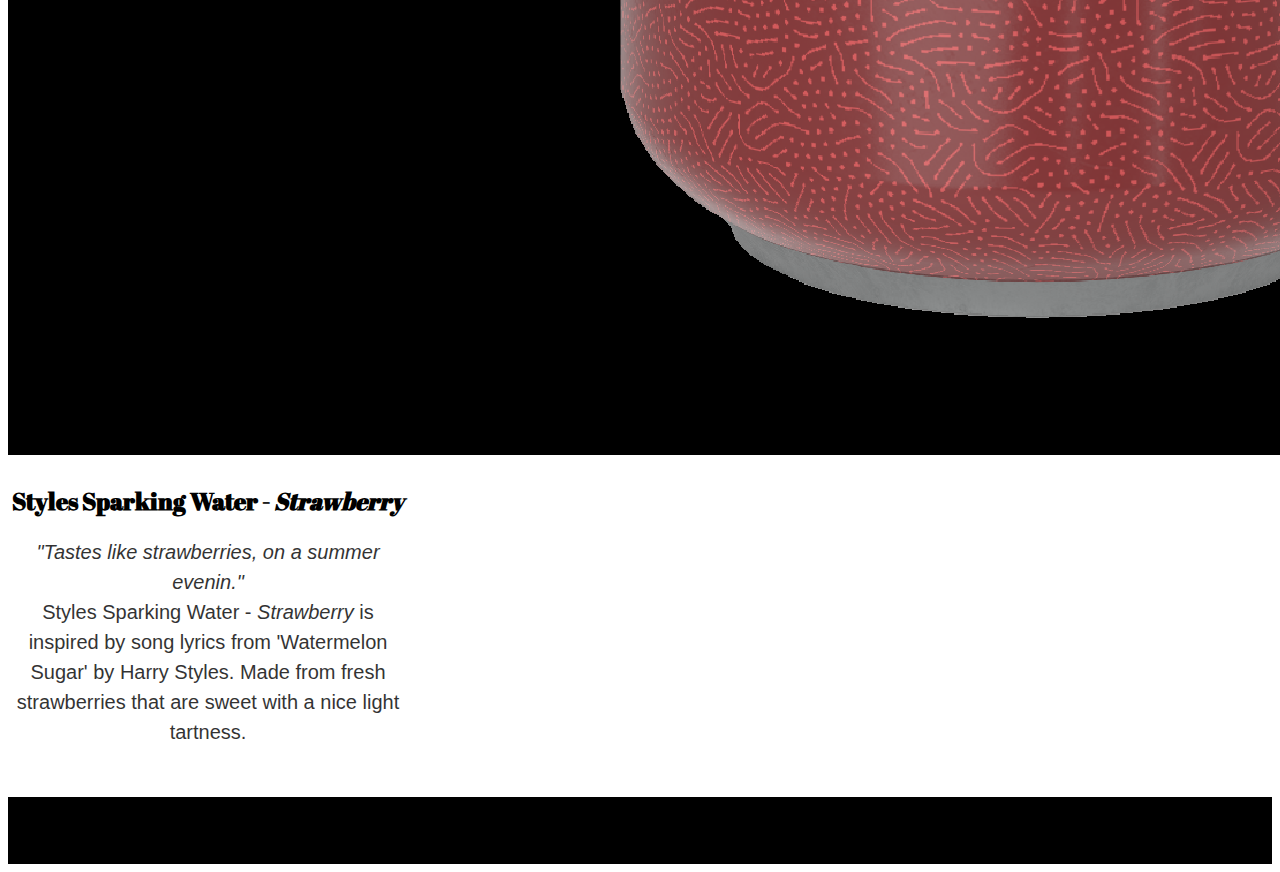
==== commit a32723b2: "Updated Navigation bar and updated photos" ====
--- a/explore.html
+++ b/explore.html
@@ -24,128 +24,112 @@
     <link rel="stylesheet" href="styles/style.css" />
     <title>Explore Our Five Flavors</title>
   </head>
- <nav class="navbar navbar-dark bg-dark">
-      <div class="container-fluid">
-        <a class="navbar-brand" href="index.html">
-        <img src="photos/logo-white.png" width="95px" alt="">
-        </a>
-        <button
-          class="navbar-toggler"
-          type="button"
-          data-bs-toggle="collapse"
-          data-bs-target="#navbarNavAltMarkup"
-          aria-controls="navbarNavAltMarkup"
-          aria-expanded="false"
-          aria-label="Toggle navigation"
-        >
-          <span class="navbar-toggler-icon"></span>
-        </button>
-        <div class="collapse navbar-collapse" id="navbarNavAltMarkup">
-          <div class="navbar-nav">
-            <a class="nav-link active" aria-current="page" href="index.html"
-              >Home</a
-            >
-            <a class="nav-link" href="index.html#about">About us</a>
-            <a class="nav-link" href="explore.html">Explore Flavors</a>
-            <a class="nav-link" href="faq.html">FAQ</a>
-          </div>
-        </div>
-      </div>
-    </nav>
-    <img src="photos/sloganandsoda.JPG" alt="" class="img-fluid rowsSodas" />
-   
-    <div class="container">
-        <!-- Watermelon -->
-        <div class="row">
-            <div class="col-6">
-                <div class="figure">
-                 <img src="photos/watermelon.JPG" alt="watermelon can" id="sodaCan" class="image-main">
-                 <img src="photos/watermelon(2).JPG" alt="watermelon can" id="sodaCan" class="image-hover">
-                </div>
-            </div> 
-            <div class="col-6">
-            <h2 class="mb-3 text-md-start soda-name">Styles Sparking Water - <em>Watermelon</em></h2>
-            <p class="text-md-start bg-transparent soda-description">
-            Try Styles Sparking Water - <em>Watermelon</em> inspired by the song 'Watermelon Sugar' by Harry Styles.
-            It has a great balance between the tartness and sweetness of the watermelon and fans of the fruit will rejoice.
-             </p>
+ <nav class="navbar navbar-expand-lg fixed-top" style="background-color: black;">
+  <div class="container-fluid">
+    <a class="navbar-brand" href="/"><img src="photos/logo-white.png" width="95px" alt="logo"></a>
+    <button class="navbar-toggler" style="background-color:white;" type="button" data-bs-toggle="collapse" data-bs-target="#navbarNav" aria-controls="navbarNav" aria-expanded="false" aria-label="Toggle navigation">
+      <span class="navbar-toggler-icon"></span>
+    </button>
+    <div class="collapse navbar-collapse" id="navbarNav" >
+      <ul class="navbar-nav">
+        <li class="nav-item">
+          <a class="nav-link" aria-current="page" style="color:white;" href="/">Home</a>
+        </li>
+        <li class="nav-item">
+          <a class="nav-link"  style="color:white;"  href="/index.html#about">About Us</a>
+        </li>
+        <li class="nav-item">
+          <a class="nav-link active" style="color:lightgray;"   href="/explore.html">Explore Flavors</a>
+        </li>
+        <li class="nav-item">
+          <a class="nav-link" style="color:white;" href="/faq.html">FAQ</a>
+        </li>
+      </ul>
+    </div>
+  </div>
+</nav>
+    <div class="header text-center">
+    <img src="photos/soda-row.png" alt="" width="70%" />
+   </div>
+
+<div class="container mt-5">
+      <div class="row">
+        <div class="col-md-4">
+              <div class="card mb-5" style="width: 25rem;">
+            
+              <div class="figure">
+                  <img src="photos/watermelon.png" alt="watermelon flavor can" id="sodaCan" class="image-main card-img-top">
+                  <img src="photos/watermelon(2).png"  alt="watermelon flavor can" id="sodaCan" class="image-hover card-img-top">
+              </div>
+              <div class="card-body">
+                <h2 class="card-title">Styles Sparking Water - <em>Watermelon</em></h2>
+                <p class="card-text">Try Styles Sparking Water - <em>Watermelon</em> inspired by the song 'Watermelon Sugar' by Harry Styles.
+                It has a great balance between the tartness and sweetness of the watermelon and fans of the fruit will rejoice.</p>
+              </div>
             </div>
         </div>
+        <div class="col-md-4">
+             <div class="card mb-5" style="width: 25rem;">
+              <div class="figure">
+                  <img src="photos/kiwi.png" alt="kiwi flavor can" id="sodaCan" class="image-main card-img-top">
+                  <img src="photos/kiwi(2).png"  alt="kiwi flavor can" id="sodaCan" class="image-hover card-img-top">
+              </div>
+              <div class="card-body">
+                <h2 class="card-title">Styles Sparking Water - <em>Kiwi</em></h2>
+                <p class="card-text">Styles Sparking Water - <em>Kiwi</em> is inspired by the song title 'Kiwi' by Harry Styles.
+              It is a little tart and pleasantly sweet.</p>
+              </div>
+            </div>
+        </div>    
 
-        <!-- kiwi -->
-        <div class="row">
-           <div class="col-6">
-             <h2 class="mb-3 text-md-start soda-name">Styles Sparking Water - <em>Kiwi</em></h2>
-            <p class="text-md-start bg-transparent soda-description">
-            Styles Sparking Water - <em>Kiwi</em> is inspired by the song title 'Kiwi' by Harry Styles.
-            It is a little tart and pleasantly sweet.
+        <div class="col-md-4">
+             <div class="card mb-5" style="width: 25rem;">
+              <div class="figure">
+                  <img src="photos/cherry.png" alt="cherry flavor can" id="sodaCan" class="image-main card-img-top">
+                  <img src="photos/cherry(2).png"  alt="cherry flavor can" id="sodaCan" class="image-hover card-img-top">
+              </div>
+              <div class="card-body">
+                <h2 class="card-title">Styles Sparking Water - <em>Cherry</em></h2>
+                <p class="card-text">Styles Sparking Water - <em>Cherry</em> is inspired by the song title `Cherry` by Harry Styles.
+            It is made from tart cherries that have a sweet and sour flavour.</p>
+              </div>
+            </div>
+        </div> 
+      </div> 
+
+      <div class="row">
+         <div class="col-md-4">
+             <div class="card mb-5" style="width: 25rem;">
+              <div class="figure">
+                  <img src="photos/grape.png" alt="grape flavor can" id="sodaCan" class="image-main card-img-top">
+                  <img src="photos/grape(2).png"  alt="grape flavor can" id="sodaCan" class="image-hover card-img-top">
+              </div>
+              <div class="card-body">
+                <h2 class="card-title">Styles Sparking Water - <em>Grape</em></h2>
+                <p class="card-text">Styles Sparking Water - <em>Grape</em> is inspired by the song title `Grapejuice` by Harry Styles. It is made from concorde grapes, having a rich and sweet taste.
             </p>
-            </div>  
-
-            <div class="col-6">
-                <div class="figure">
-                 <img src="photos/kiwi(2).JPG" alt="watermelon can" id="sodaCan" class="image-main">
-                 <img src="photos/kiwi.JPG" alt="watermelon can" id="sodaCan" class="image-hover">
-                </div>
-            </div> 
-        </div>
-
-        <!-- Cherry -->
-         <div class="row">
-            <div class="col">
-                <div class="figure">
-                 <img src="photos/cherry(2).JPG" alt="watermelon can" id="sodaCan" class="image-main">
-                 <img src="photos/cherry.JPG" alt="watermelon can" id="sodaCan" class="image-hover">
-                </div>
-            </div> 
-
-           <div class="col-6 rightCol">
-             <h2 class="mb-3 text-md-start soda-name">Styles Sparking Water - <em>Cherry</em></h2>
-            <p class="text-md-start bg-transparent soda-description">
-            Styles Sparking Water - <em>Cherry</em> is inspired by the song title `Cherry` by Harry Styles.
-            It is made from tart cherries that have a sweet and sour flavour.
-            </p>
-            </div> 
-        </div>   
-            
-         <!-- grape -->
-        <div class="row">
-           <div class="col-6">
-             <h2 class="mb-3 text-md-start soda-name">Styles Sparking Water - <em>Grape</em></h2>
-            <p class="text-md-start bg-transparent soda-description">
-              Styles Sparking Water - <em>Grape</em> is inspired by the song title `Grapejuice` by Harry Styles. It is made from concorde grapes, having a rich and sweet taste.
-            </p>
-            </div>  
-
-             <div class="col-6">
-                <div class="figure">
-                 <img src="photos/grape(2).JPG" alt="watermelon can" id="sodaCan" class="image-main">
-                 <img src="photos/grape.JPG" alt="watermelon can" id="sodaCan" class="image-hover">
-                </div>
-            </div> 
-        </div>  
-
-        <!-- Strawberry -->
-         <div class="row">
-             <div class="col-6">
-                <div class="figure">
-                 <img src="photos/strawberry(2).JPG" alt="watermelon can" id="sodaCan" class="image-main">
-                 <img src="photos/strawberry.JPG" alt="watermelon can" id="sodaCan" class="image-hover">
-                </div>
-            </div> 
-
-           <div class="col-6 rightCol">
-             <h2 class="mb-3 text-md-start soda-name">Styles Sparking Water - <em>Strawberry</em></h2>
-            <p class="text-md-start bg-transparent soda-description">
-            <em>"Tastes like strawberries, on a summer evenin." </em>
+              </div>
+            </div>
+        </div> 
+        <div class="col-md-4">
+             <div class="card mb-5" style="width: 25rem;">
+              <div class="figure">
+                  <img src="photos/strawberry.png" alt="strawberry flavor can" id="sodaCan" class="image-main card-img-top">
+                  <img src="photos/Strawberry(2).png"  alt="strawberry flavor can" id="sodaCan" class="image-hover card-img-top">
+              </div>
+              <div class="card-body">
+                <h2 class="card-title">Styles Sparking Water - <em>Strawberry</em></h2>
+                <p class="card-text"><em>"Tastes like strawberries, on a summer evenin." </em>
             <br> Styles Sparking Water - <em>Strawberry</em> is inspired by song lyrics from 'Watermelon Sugar' by Harry Styles.
-            Made from fresh strawberries that are sweet with a nice light tartness. 
-            </p>
-            </div> 
-        </div>
-
+            Made from fresh strawberries that are sweet with a nice light tartness. </p>
+              </div>
+            </div>
+        </div> 
+        
+      </div>
       
-    </div>
+</div>
+    
     <footer class="text-center">
       Coded by <b>Crystal Lopez</b>
     </footer>
--- a/styles/style.css
+++ b/styles/style.css
@@ -1,9 +1,8 @@
 :root {
-  --main-color: antiquewhite;
-  --secondary-color: #fffae4;
+  --secondary-color: lightgray;
 }
 body {
-  background-color: var(--main-color);
+  background-color: white;
 }
 h1,
 h2 {
@@ -33,26 +32,21 @@
   color: var(--main-color);
   font-family: Arial, Helvetica, sans-serif;
 }
+.header {
+  background-color: black;
+}
 .container {
   margin-top: 20px;
   margin-bottom: 50px;
 }
 /* header images */
-#logo {
+.header #logo {
   display: block;
+  padding-top: 111px;
   margin: 0 auto;
-  max-width: 800px;
+  max-width: 40%;
 }
-.wrapLogo {
-  padding: 160px 20px;
-  background-color: var(--main-color);
-}
-#slogan {
-  display: block;
-  margin: 0 auto;
-  max-width: 100%;
-  background-color: var(--main-color);
-}
+
 .gif {
   display: flex;
   justify-content: flex-end;
@@ -66,12 +60,11 @@
   padding: 30px;
   border: 5px solid black;
   border-radius: 10px;
-  background-color: var(--secondary-color);
+  background-color: rgba(0, 0, 0, 0.164);
 }
 
 .wrap-FAQ {
-  padding: 10px;
-  border: 5px solid black;
+  padding: 5px;
   border-radius: 10px;
   background-color: var(--secondary-color);
   color: black;
@@ -80,11 +73,10 @@
 
 /* Explore Photos */
 #sodaCan {
-  margin-top: 30px;
-  max-width: 90%;
   display: flex;
   justify-content: left;
   border: 5px solid black;
+  background-color: black;
 }
 .figure {
   position: relative;
@@ -118,14 +110,14 @@
   padding: 20px 15px;
   text-decoration: none;
   text-transform: capitalize;
-  background: var(--secondary-color);
+  background: white;
   box-shadow: 0 5px 10px rgba(0, 0, 0, 0.3);
   color: black;
   font-weight: bold;
 }
 .btn-primary-link:hover {
-  background-color: black;
-  color: var(--secondary-color);
+  background-color: lightgray;
+  color: white;
   border: 2px solid black;
   transition-duration: 300ms;
 }
@@ -137,7 +129,8 @@
     max-width: 70%;
   }
   .btn-primary-link {
-    padding: 15px 15px;
+    padding: 5px 8px;
+    font-size: 12px;
   }
   .navigation-links a {
     margin: 5px;
@@ -169,11 +162,8 @@
     font-size: 10px;
   }
 
-  /* explore Page*/
-  .soda-name {
-    font-size: 15px;
-  }
-  .soda-description {
-    font-size: 10px;
+  /* footer */
+  footer {
+    font-size: 6px;
   }
 }
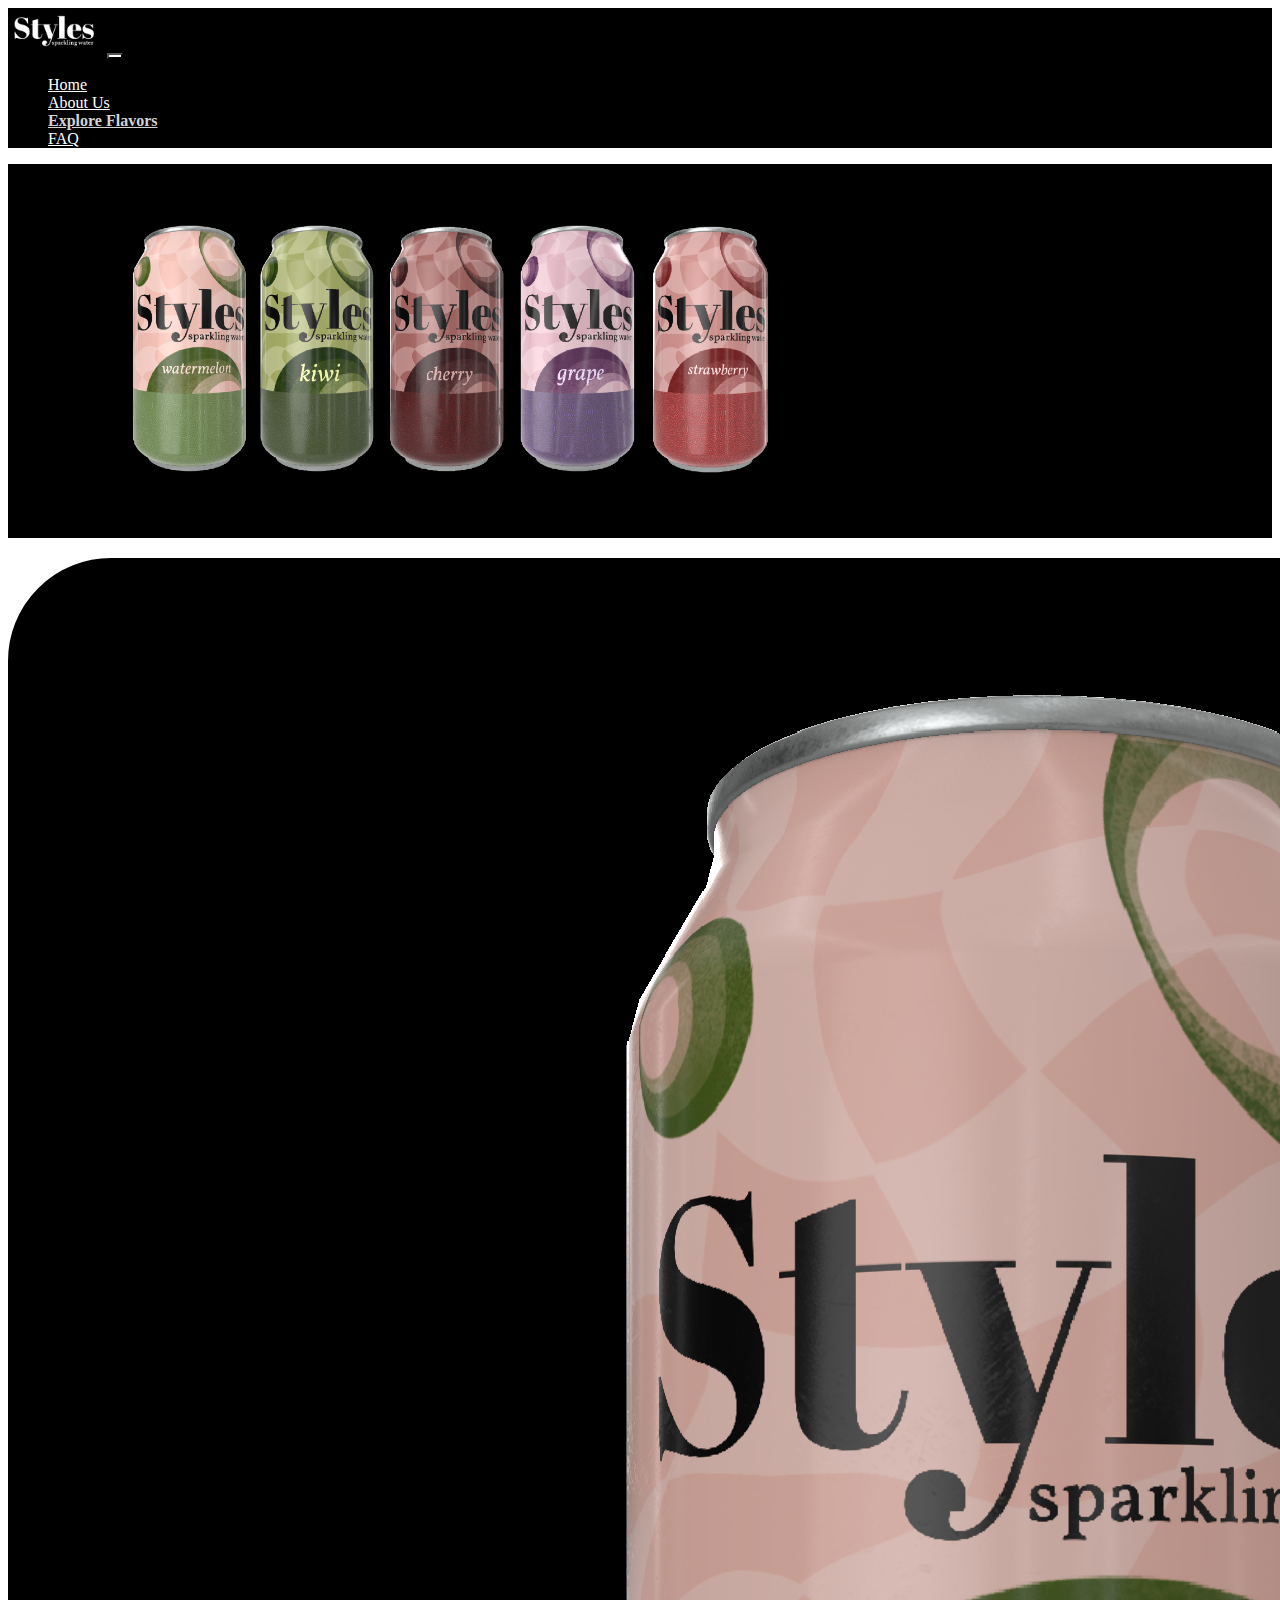
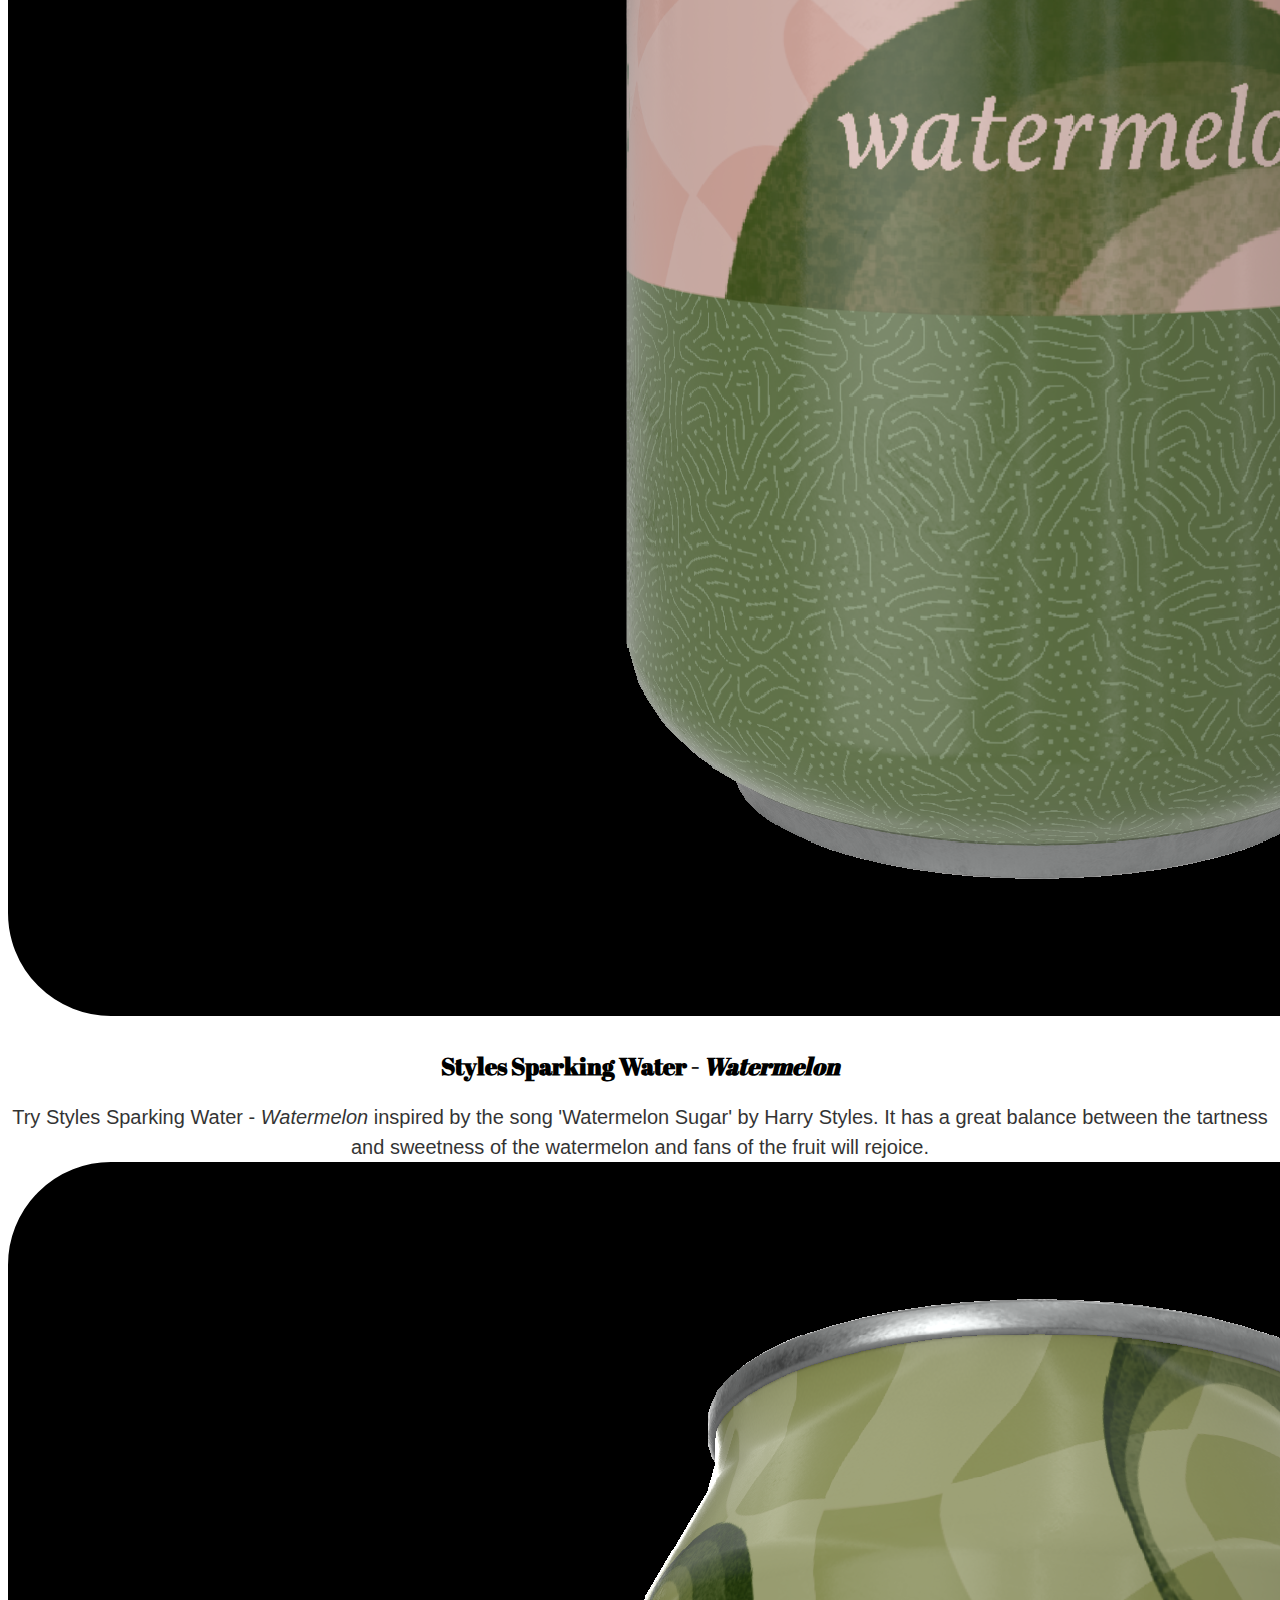
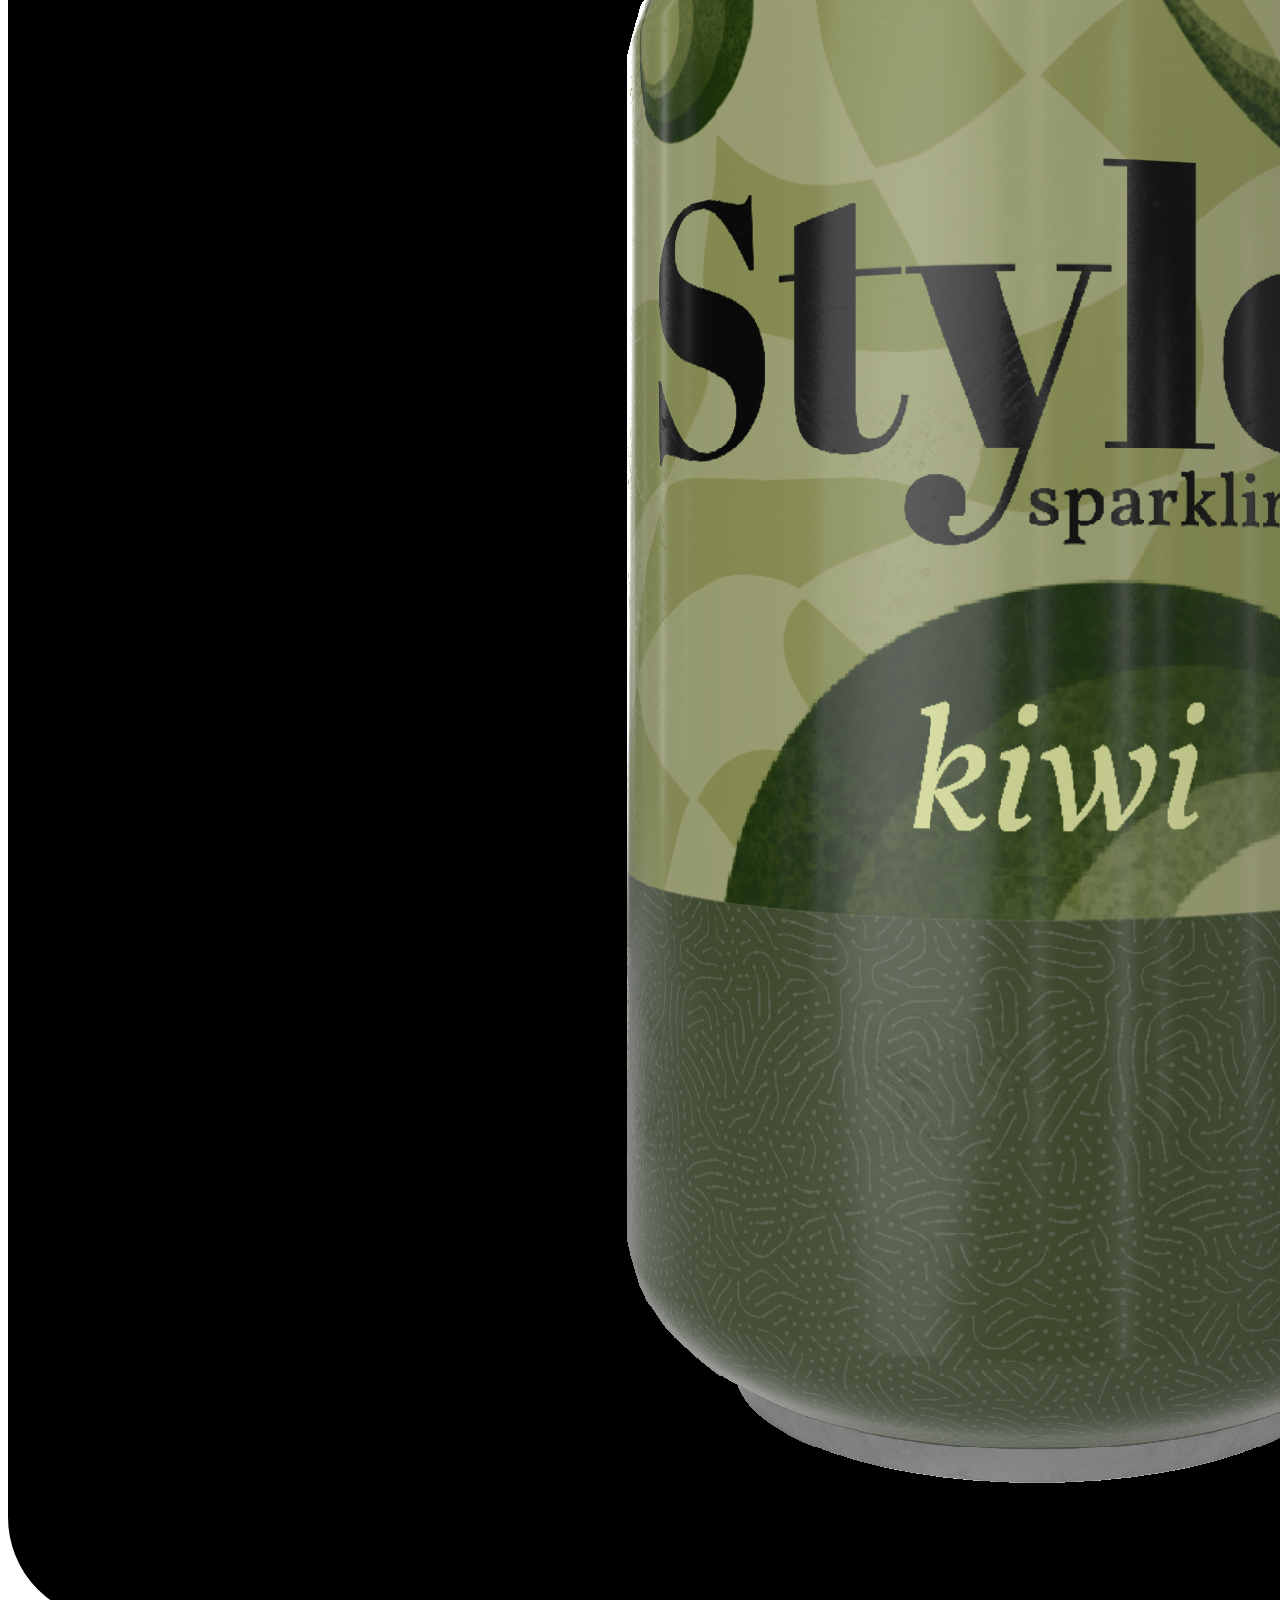
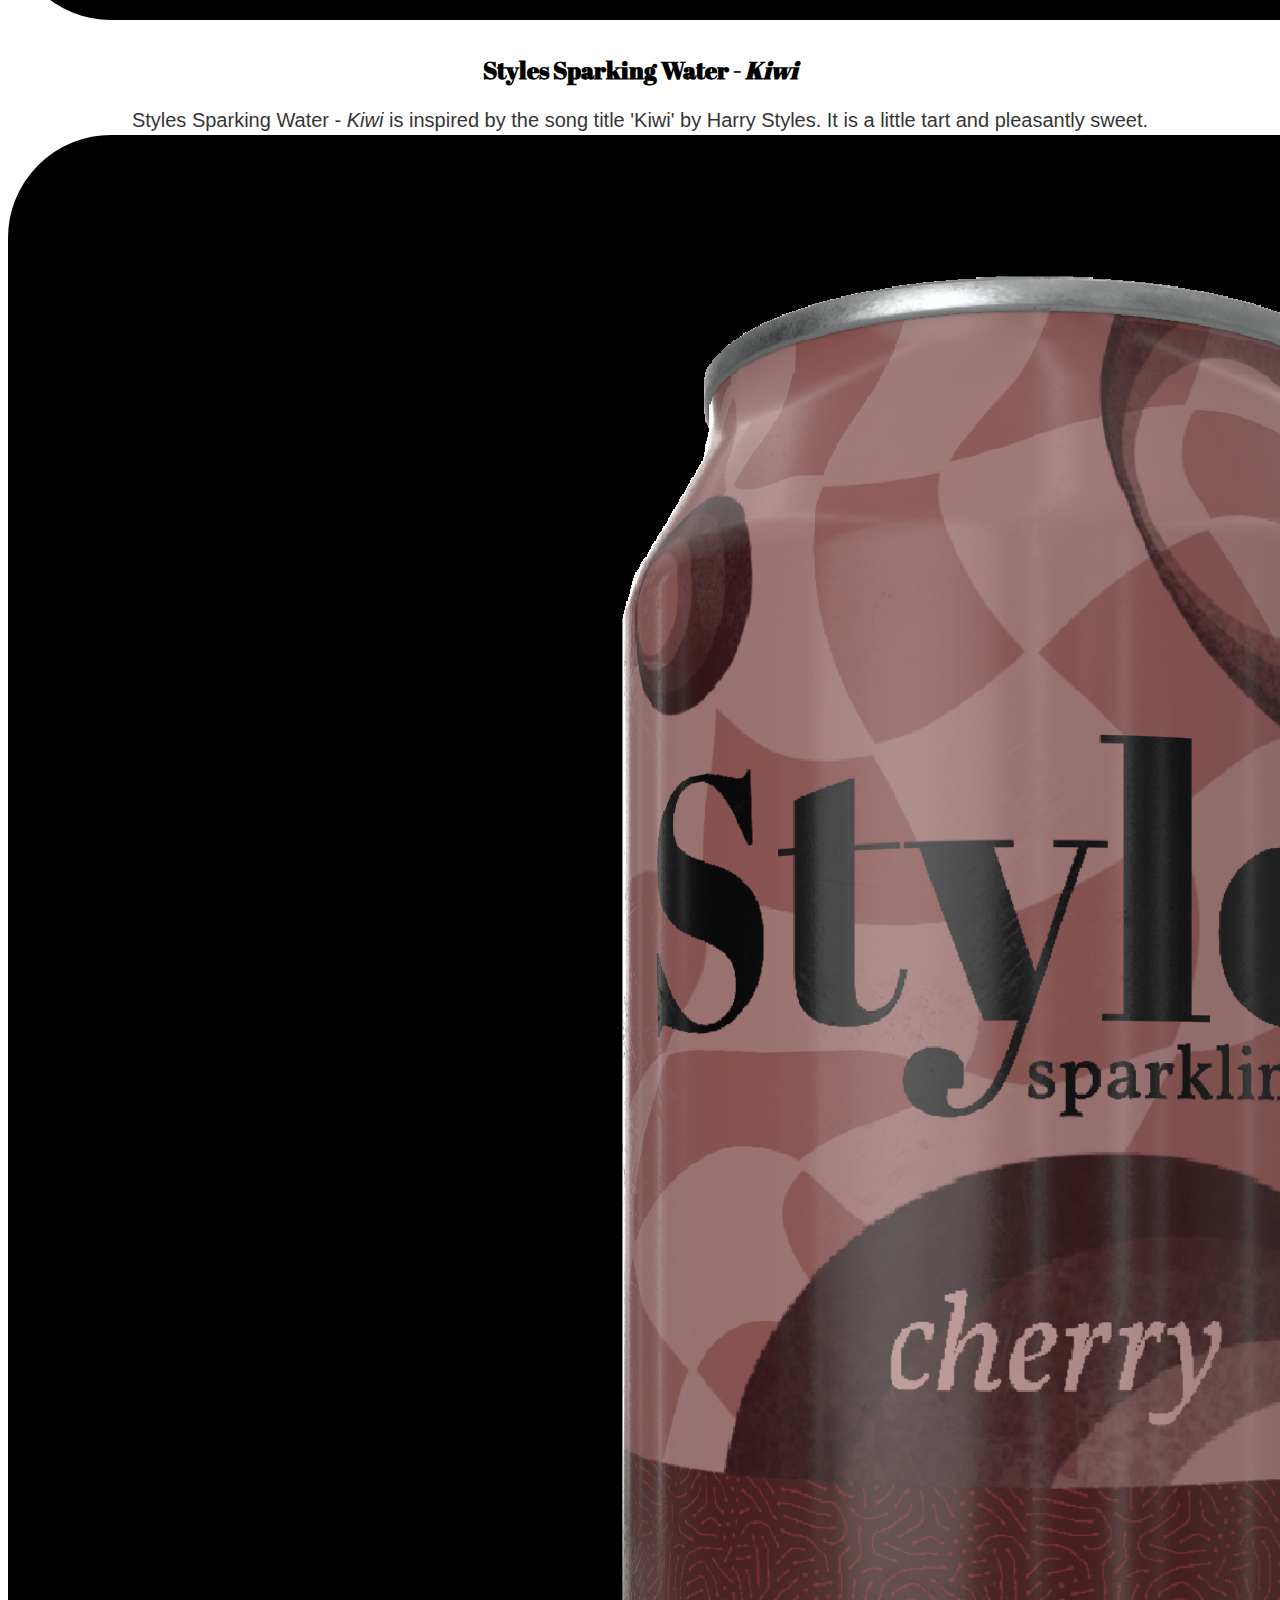
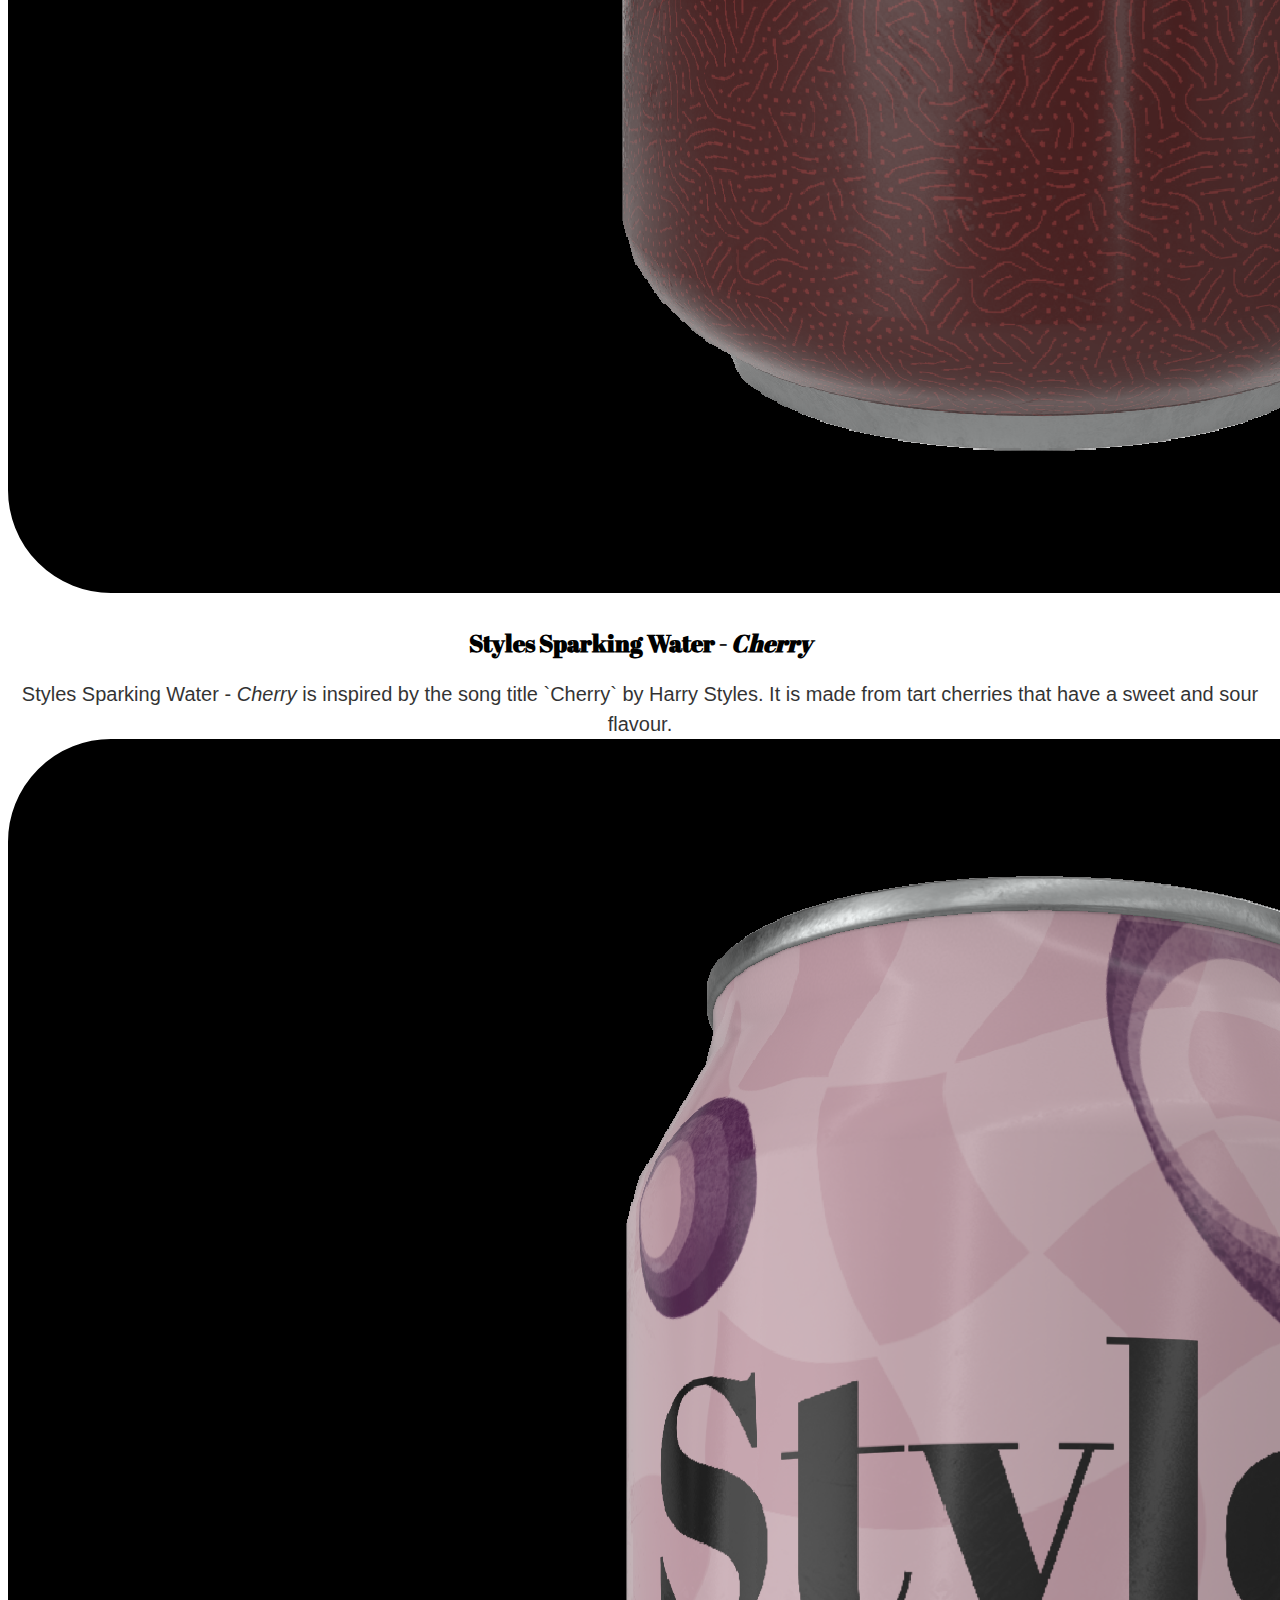
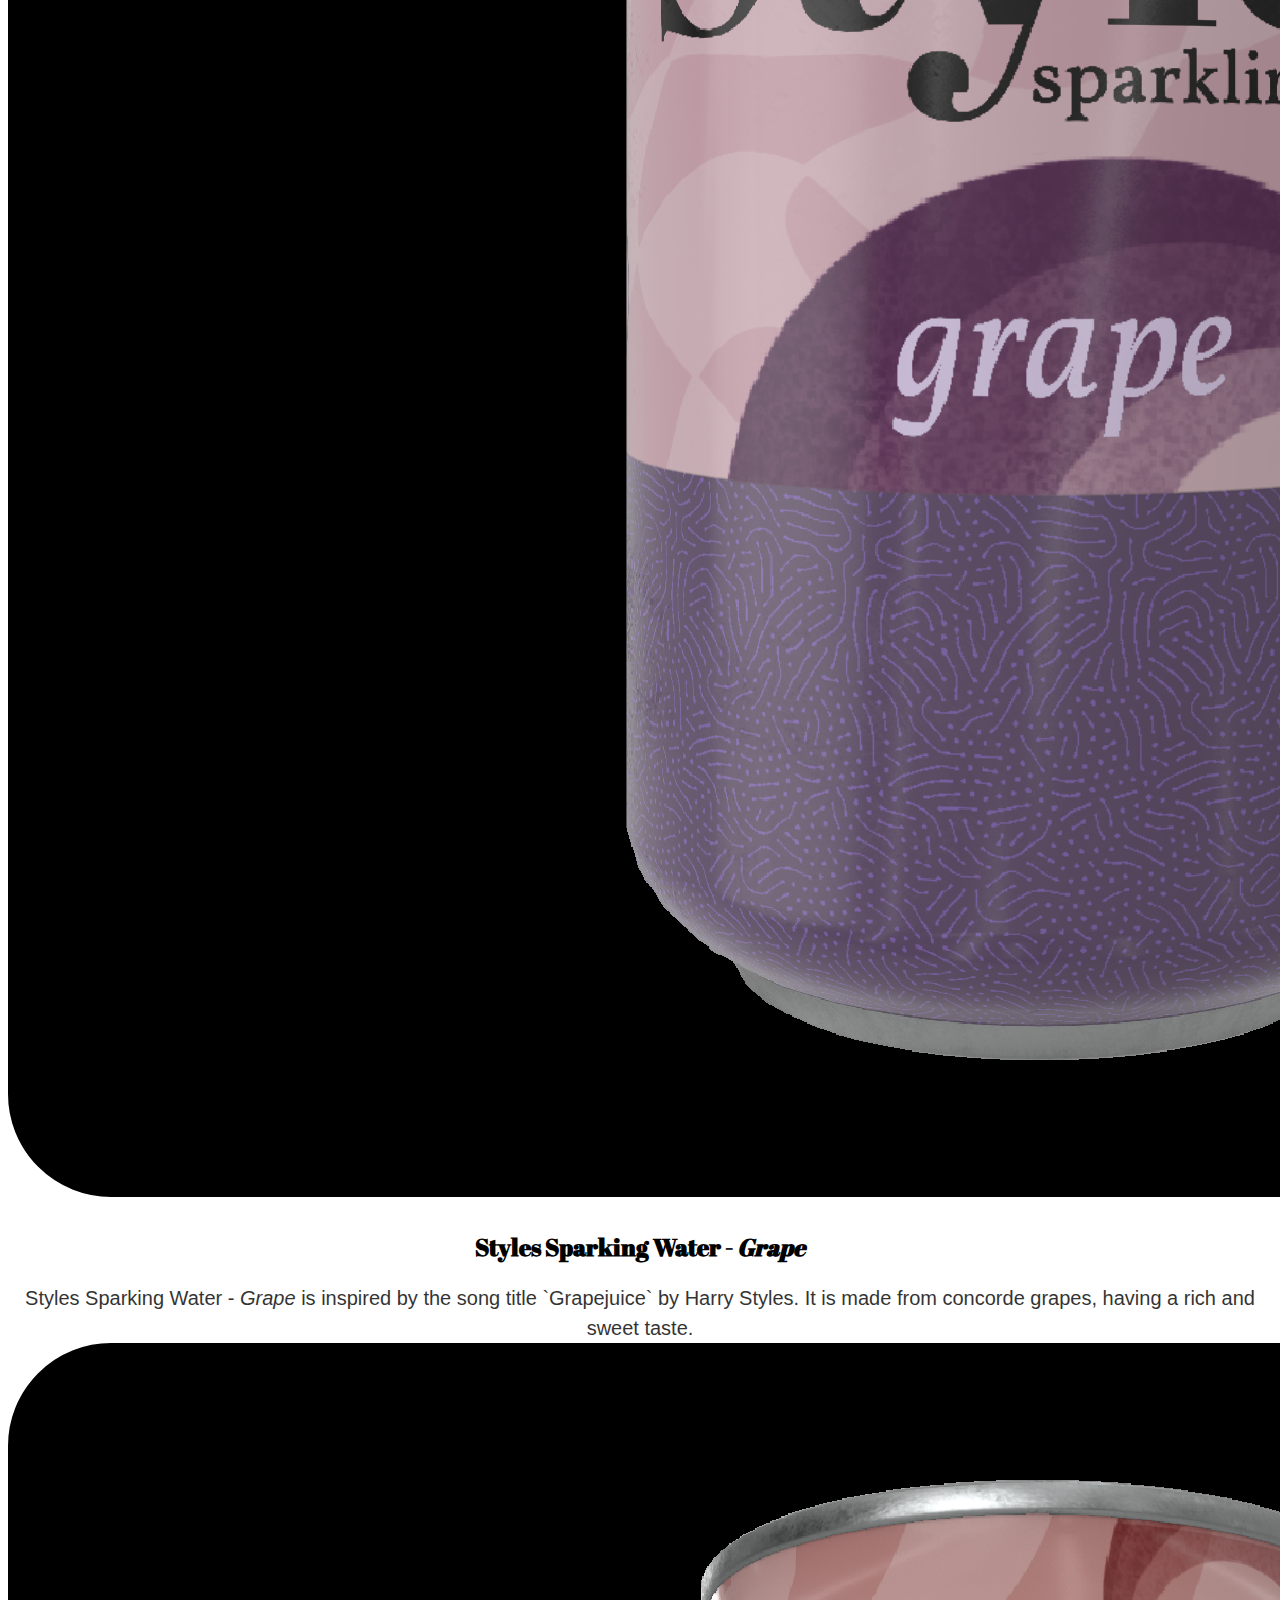
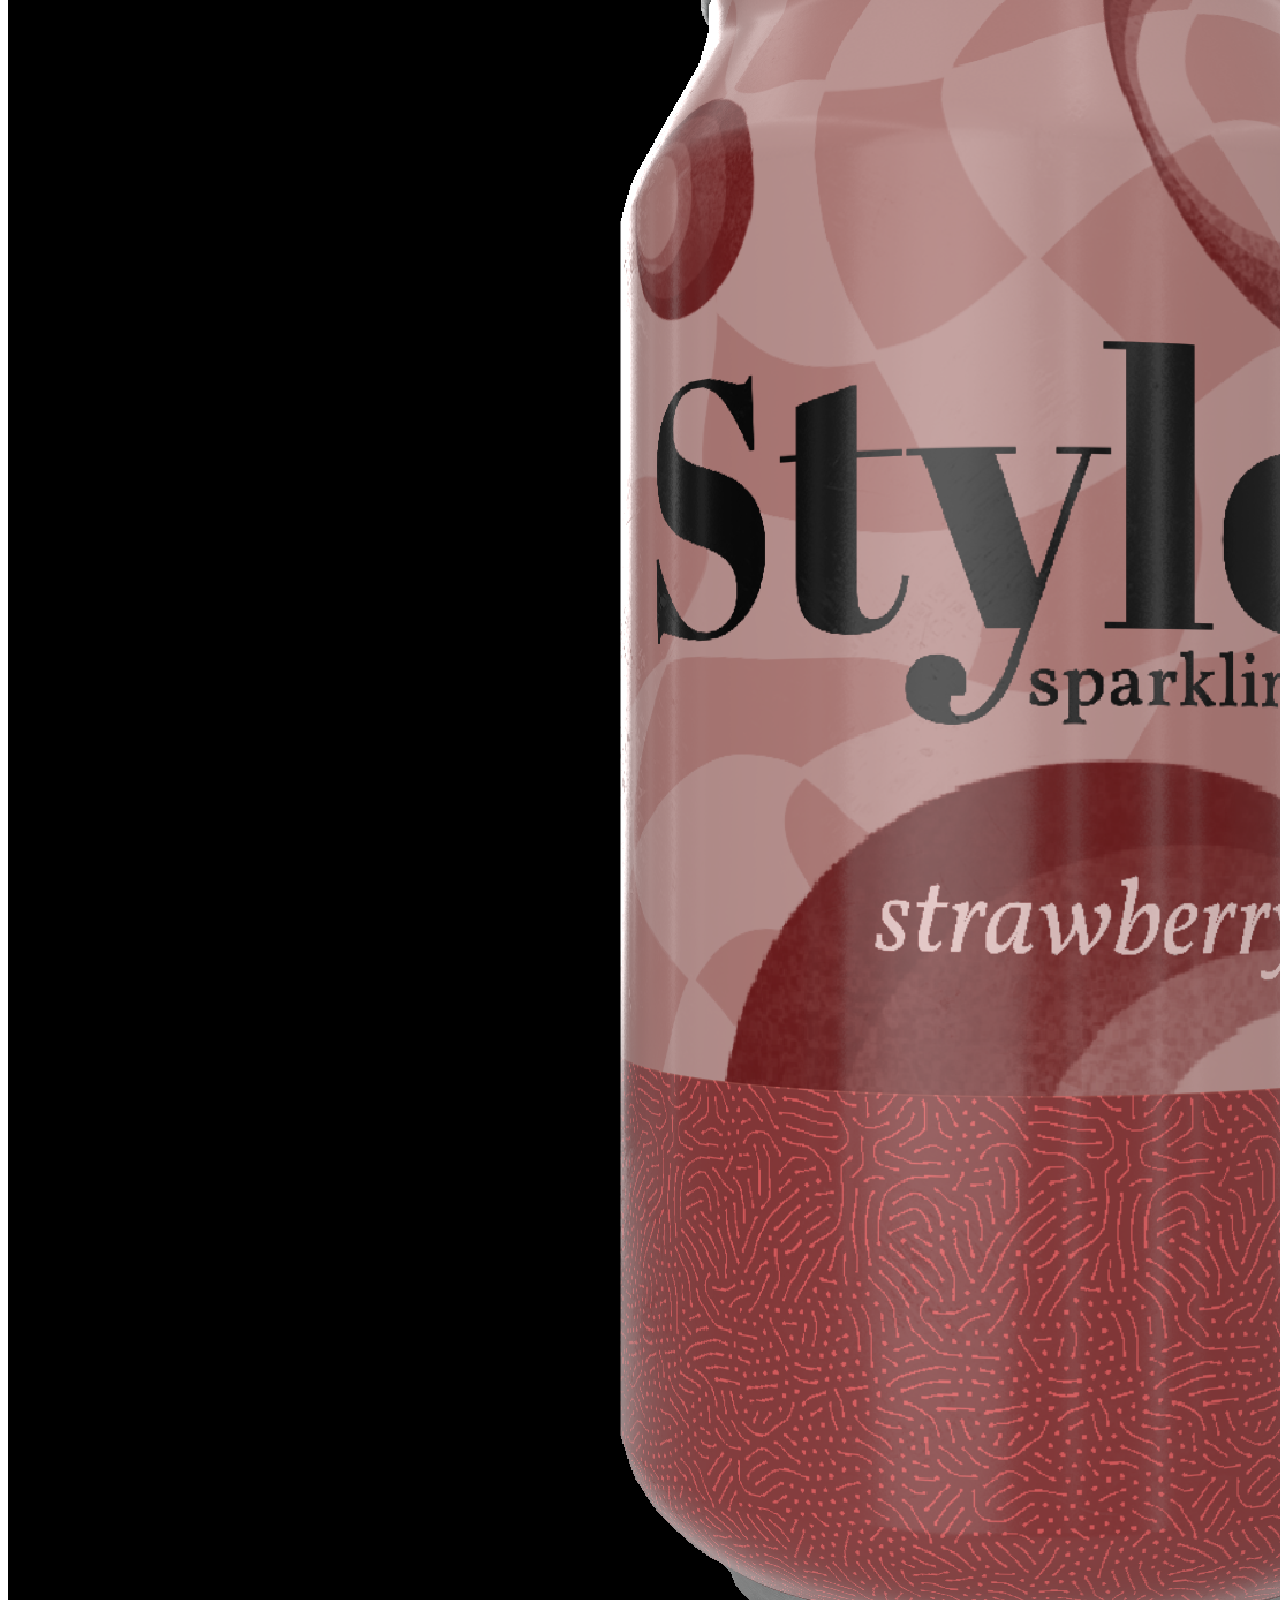
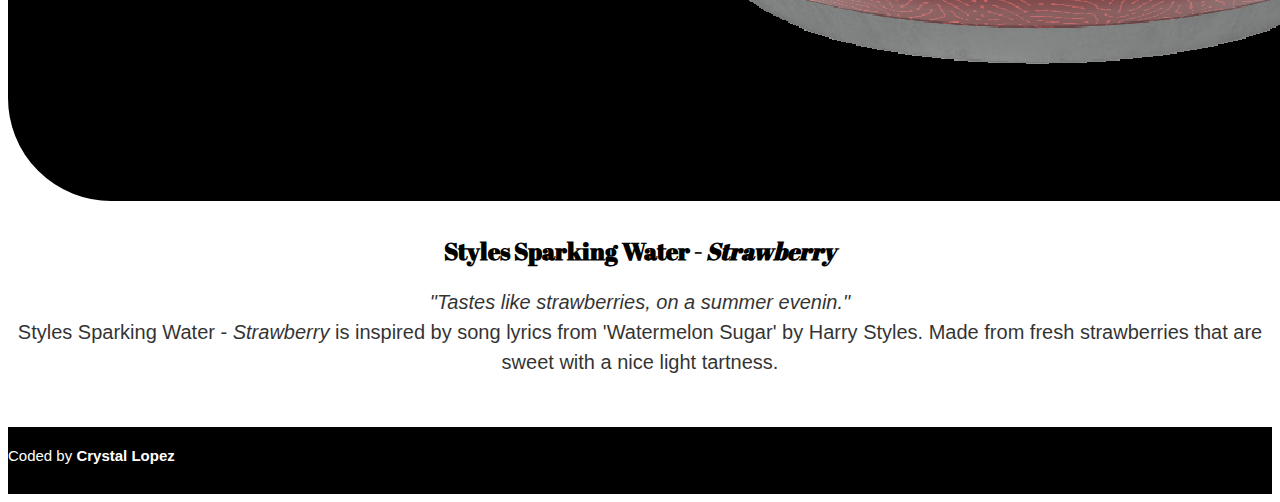
==== commit 24bbeee7: "updated text and index buttons" ====
--- a/explore.html
+++ b/explore.html
@@ -39,7 +39,7 @@
           <a class="nav-link"  style="color:white;"  href="/index.html#about">About Us</a>
         </li>
         <li class="nav-item">
-          <a class="nav-link active" style="color:lightgray;"   href="/explore.html">Explore Flavors</a>
+          <a class="nav-link active" style="color:lightgray; font-weight: bolder; text-decoration: underline"   href="/explore.html">Explore Flavors</a>
         </li>
         <li class="nav-item">
           <a class="nav-link" style="color:white;" href="/faq.html">FAQ</a>
@@ -52,83 +52,62 @@
     <img src="photos/soda-row.png" alt="" width="70%" />
    </div>
 
-<div class="container mt-5">
-      <div class="row">
-        <div class="col-md-4">
-              <div class="card mb-5" style="width: 25rem;">
-            
-              <div class="figure">
+
+   <div class="container">
+    <div class="content">
+      <div class="text-center">
+      <div class="row mt-5">
+        <div class="col-md-4 mb-5">
+          
+            <div class="figure">
                   <img src="photos/watermelon.png" alt="watermelon flavor can" id="sodaCan" class="image-main card-img-top">
                   <img src="photos/watermelon(2).png"  alt="watermelon flavor can" id="sodaCan" class="image-hover card-img-top">
-              </div>
-              <div class="card-body">
-                <h2 class="card-title">Styles Sparking Water - <em>Watermelon</em></h2>
-                <p class="card-text">Try Styles Sparking Water - <em>Watermelon</em> inspired by the song 'Watermelon Sugar' by Harry Styles.
+            </div>
+                <h2>Styles Sparking Water - <em>Watermelon</em></h2>
+                <p>Try Styles Sparking Water - <em>Watermelon</em> inspired by the song 'Watermelon Sugar' by Harry Styles.
                 It has a great balance between the tartness and sweetness of the watermelon and fans of the fruit will rejoice.</p>
-              </div>
-            </div>
         </div>
-        <div class="col-md-4">
-             <div class="card mb-5" style="width: 25rem;">
-              <div class="figure">
+        <div class="col-md-4 mb-5">
+            <div class="figure">
                   <img src="photos/kiwi.png" alt="kiwi flavor can" id="sodaCan" class="image-main card-img-top">
                   <img src="photos/kiwi(2).png"  alt="kiwi flavor can" id="sodaCan" class="image-hover card-img-top">
-              </div>
-              <div class="card-body">
-                <h2 class="card-title">Styles Sparking Water - <em>Kiwi</em></h2>
-                <p class="card-text">Styles Sparking Water - <em>Kiwi</em> is inspired by the song title 'Kiwi' by Harry Styles.
+            </div>
+                <h2>Styles Sparking Water - <em>Kiwi</em></h2>
+                <p>Styles Sparking Water - <em>Kiwi</em> is inspired by the song title 'Kiwi' by Harry Styles.
               It is a little tart and pleasantly sweet.</p>
-              </div>
-            </div>
-        </div>    
-
-        <div class="col-md-4">
-             <div class="card mb-5" style="width: 25rem;">
-              <div class="figure">
+        </div>
+        <div class="col-md-4 mb-5">
+            <div class="figure">
                   <img src="photos/cherry.png" alt="cherry flavor can" id="sodaCan" class="image-main card-img-top">
                   <img src="photos/cherry(2).png"  alt="cherry flavor can" id="sodaCan" class="image-hover card-img-top">
-              </div>
-              <div class="card-body">
-                <h2 class="card-title">Styles Sparking Water - <em>Cherry</em></h2>
-                <p class="card-text">Styles Sparking Water - <em>Cherry</em> is inspired by the song title `Cherry` by Harry Styles.
+            </div>
+                <h2>Styles Sparking Water - <em>Cherry</em></h2>
+                <p >Styles Sparking Water - <em>Cherry</em> is inspired by the song title `Cherry` by Harry Styles.
             It is made from tart cherries that have a sweet and sour flavour.</p>
-              </div>
-            </div>
-        </div> 
-      </div> 
-
-      <div class="row">
-         <div class="col-md-4">
-             <div class="card mb-5" style="width: 25rem;">
-              <div class="figure">
+        </div>
+        <div class="col-md-4 mb-5">
+            <div class="figure">
                   <img src="photos/grape.png" alt="grape flavor can" id="sodaCan" class="image-main card-img-top">
                   <img src="photos/grape(2).png"  alt="grape flavor can" id="sodaCan" class="image-hover card-img-top">
-              </div>
-              <div class="card-body">
-                <h2 class="card-title">Styles Sparking Water - <em>Grape</em></h2>
-                <p class="card-text">Styles Sparking Water - <em>Grape</em> is inspired by the song title `Grapejuice` by Harry Styles. It is made from concorde grapes, having a rich and sweet taste.
-            </p>
-              </div>
             </div>
-        </div> 
-        <div class="col-md-4">
-             <div class="card mb-5" style="width: 25rem;">
-              <div class="figure">
+              <h2>Styles Sparking Water - <em>Grape</em></h2>
+              <p>Styles Sparking Water - <em>Grape</em> is inspired by the song title `Grapejuice` by Harry Styles. It is made from concorde grapes, having a rich and sweet taste.</p>
+        </div>
+        <div class="col-md-4 mb-5">
+            <div class="figure">
                   <img src="photos/strawberry.png" alt="strawberry flavor can" id="sodaCan" class="image-main card-img-top">
                   <img src="photos/Strawberry(2).png"  alt="strawberry flavor can" id="sodaCan" class="image-hover card-img-top">
-              </div>
-              <div class="card-body">
-                <h2 class="card-title">Styles Sparking Water - <em>Strawberry</em></h2>
-                <p class="card-text"><em>"Tastes like strawberries, on a summer evenin." </em>
+            </div>
+              <h2>Styles Sparking Water - <em>Strawberry</em></h2>
+                <p ><em>"Tastes like strawberries, on a summer evenin." </em>
             <br> Styles Sparking Water - <em>Strawberry</em> is inspired by song lyrics from 'Watermelon Sugar' by Harry Styles.
             Made from fresh strawberries that are sweet with a nice light tartness. </p>
-              </div>
-            </div>
-        </div> 
-        
+        </div>
+        </div>
       </div>
-      
-</div>
+    </div>
+   </div>
+
     
     <footer class="text-center">
       Coded by <b>Crystal Lopez</b>
--- a/styles/style.css
+++ b/styles/style.css
@@ -5,13 +5,13 @@
   background-color: white;
 }
 h1,
-h2 {
+h2,
+h3 {
   text-align: center;
   font-family: "Abril Fatface";
 }
 h1 {
   font-size: 50px;
-  text-decoration: underline;
 }
 h2 {
   margin-top: 30px;
@@ -29,7 +29,7 @@
   padding-top: 20px;
   padding-bottom: 30px;
   font-size: 15px;
-  color: var(--main-color);
+  color: white;
   font-family: Arial, Helvetica, sans-serif;
 }
 .header {
@@ -39,6 +39,7 @@
   margin-top: 20px;
   margin-bottom: 50px;
 }
+
 /* header images */
 .header #logo {
   display: block;
@@ -46,7 +47,6 @@
   margin: 0 auto;
   max-width: 40%;
 }
-
 .gif {
   display: flex;
   justify-content: flex-end;
@@ -55,28 +55,11 @@
 }
 /* wraps */
 
-.wrap {
-  margin: 1px auto;
-  padding: 30px;
-  border: 5px solid black;
-  border-radius: 10px;
-  background-color: rgba(0, 0, 0, 0.164);
-}
-
-.wrap-FAQ {
-  padding: 5px;
-  border-radius: 10px;
-  background-color: var(--secondary-color);
-  color: black;
-  margin: 30px 60px auto;
-}
-
 /* Explore Photos */
 #sodaCan {
-  display: flex;
-  justify-content: left;
   border: 5px solid black;
   background-color: black;
+  border-radius: 5%;
 }
 .figure {
   position: relative;
@@ -98,27 +81,15 @@
 
 /* Buttons */
 .navigation-links {
-  display: flex;
-  justify-content: center;
+  display: inline;
 }
 .navigation-links a {
   margin: 20px;
 }
-.btn-primary-link {
-  border: 2px solid black;
-  border-radius: 4px;
-  padding: 20px 15px;
-  text-decoration: none;
-  text-transform: capitalize;
-  background: white;
-  box-shadow: 0 5px 10px rgba(0, 0, 0, 0.3);
+
+.btn-primary-link:hover {
+  background-color: white;
   color: black;
-  font-weight: bold;
-}
-.btn-primary-link:hover {
-  background-color: lightgray;
-  color: white;
-  border: 2px solid black;
   transition-duration: 300ms;
 }
 /*  */
@@ -136,32 +107,24 @@
     margin: 5px;
     font-size: 10px;
   }
-  .wrapLogo {
-    padding: 100px 20px;
+  .content h1 {
+    font-size: 40px;
   }
-  .wrap {
-    margin: 0px 9px;
-  }
-  .wrap h1 {
+  .content-faq h1 {
     font-size: 25px;
   }
-  .wrap h2 {
+  .content-faq h2 {
     font-size: 20px;
   }
-  .wrap p {
-    font-size: 13px;
+  .content-faq p {
+    font-size: 14px;
   }
-  /* FAQ Page */
-  .wrap-FAQ h1 {
-    font-size: 25px;
+  .content p {
+    font-size: 12px;
   }
-  .wrap-FAQ h2 {
-    font-size: 15px;
+  .figure {
+    max-width: 55%;
   }
-  .wrap-FAQ p {
-    font-size: 10px;
-  }
-
   /* footer */
   footer {
     font-size: 6px;
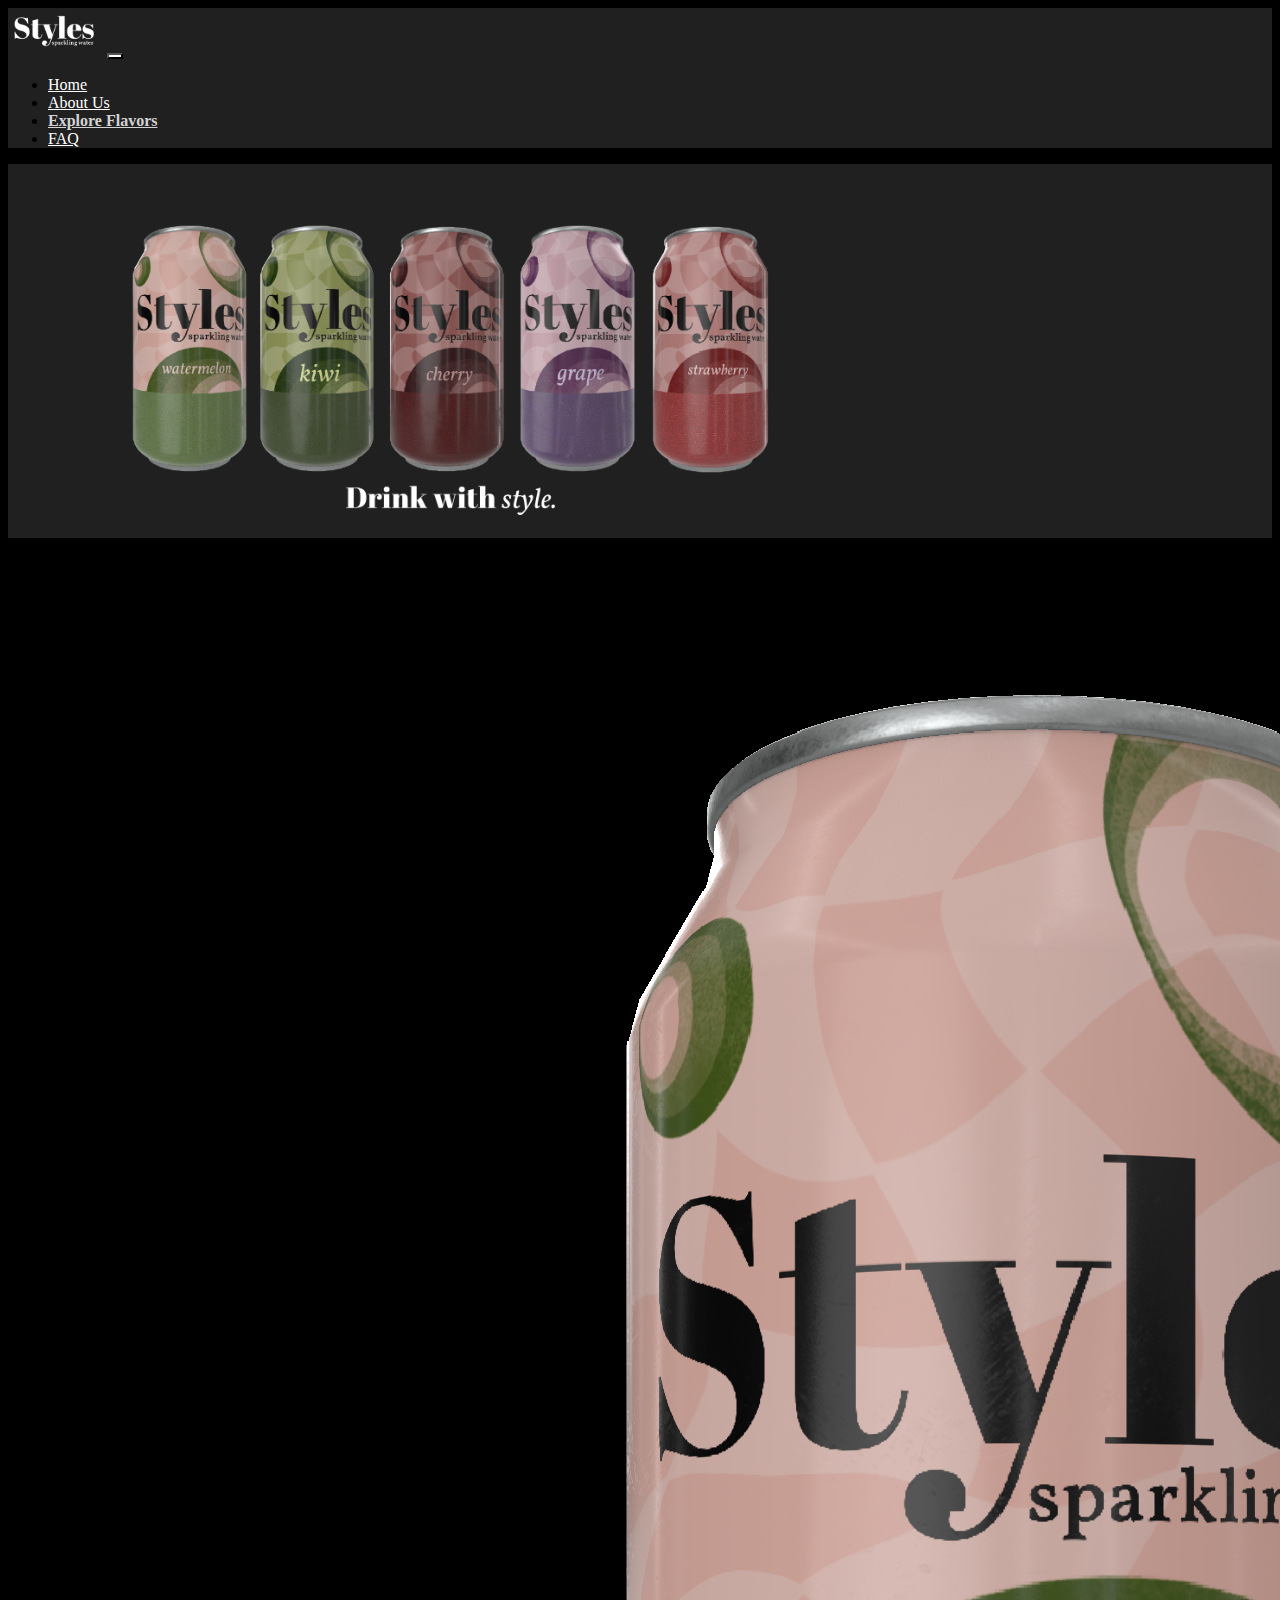
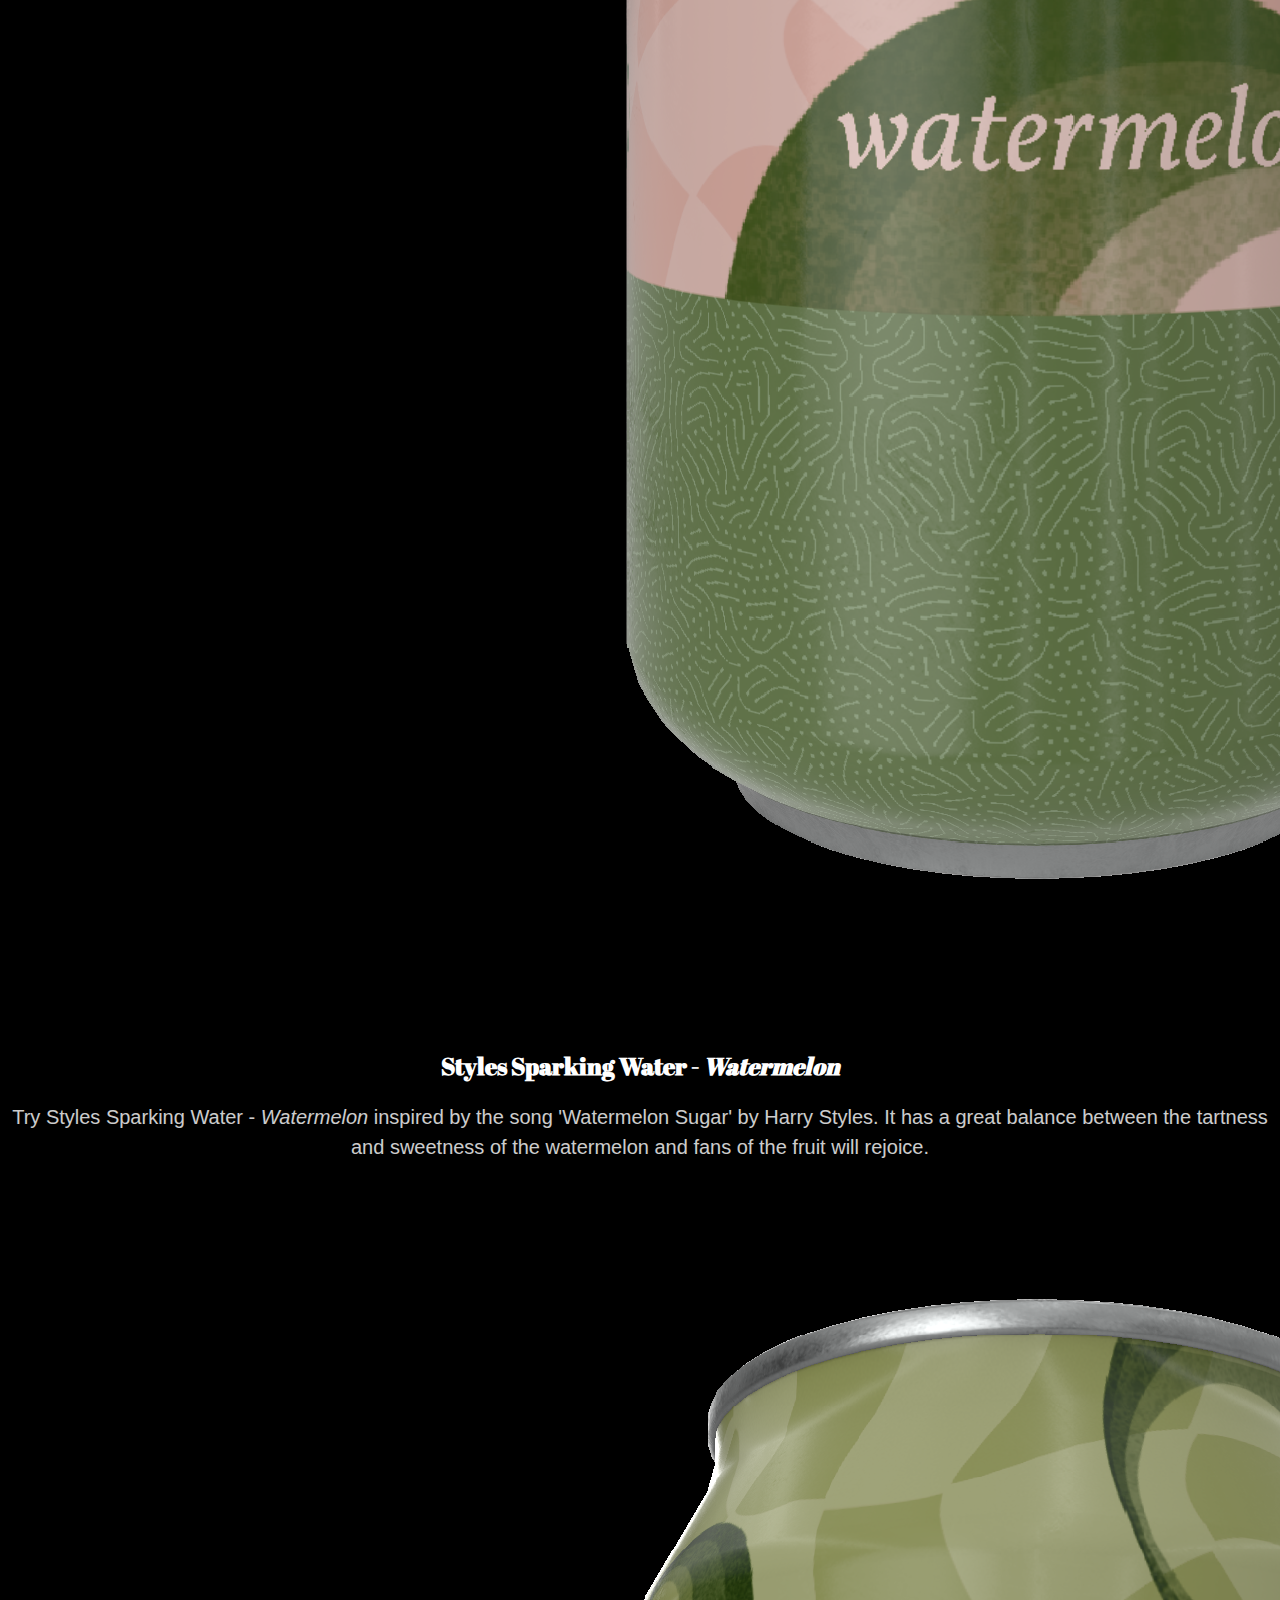
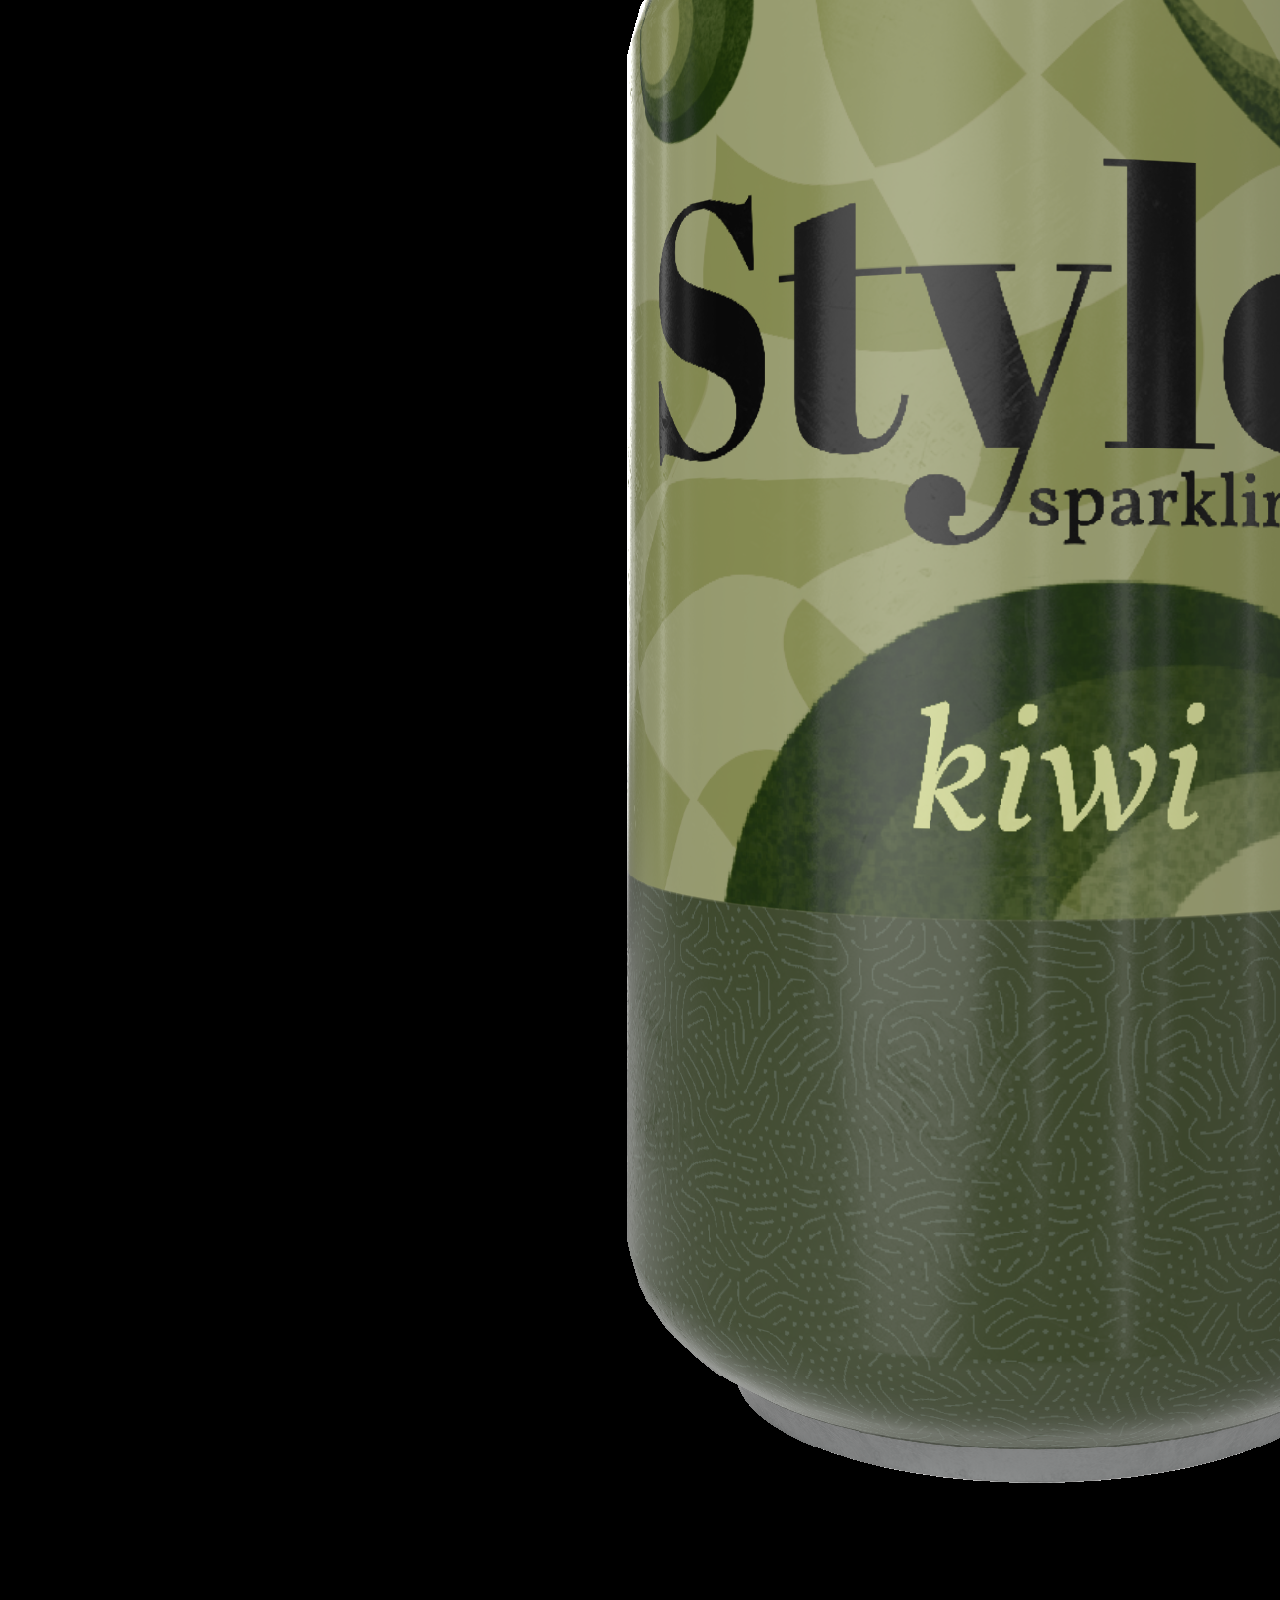
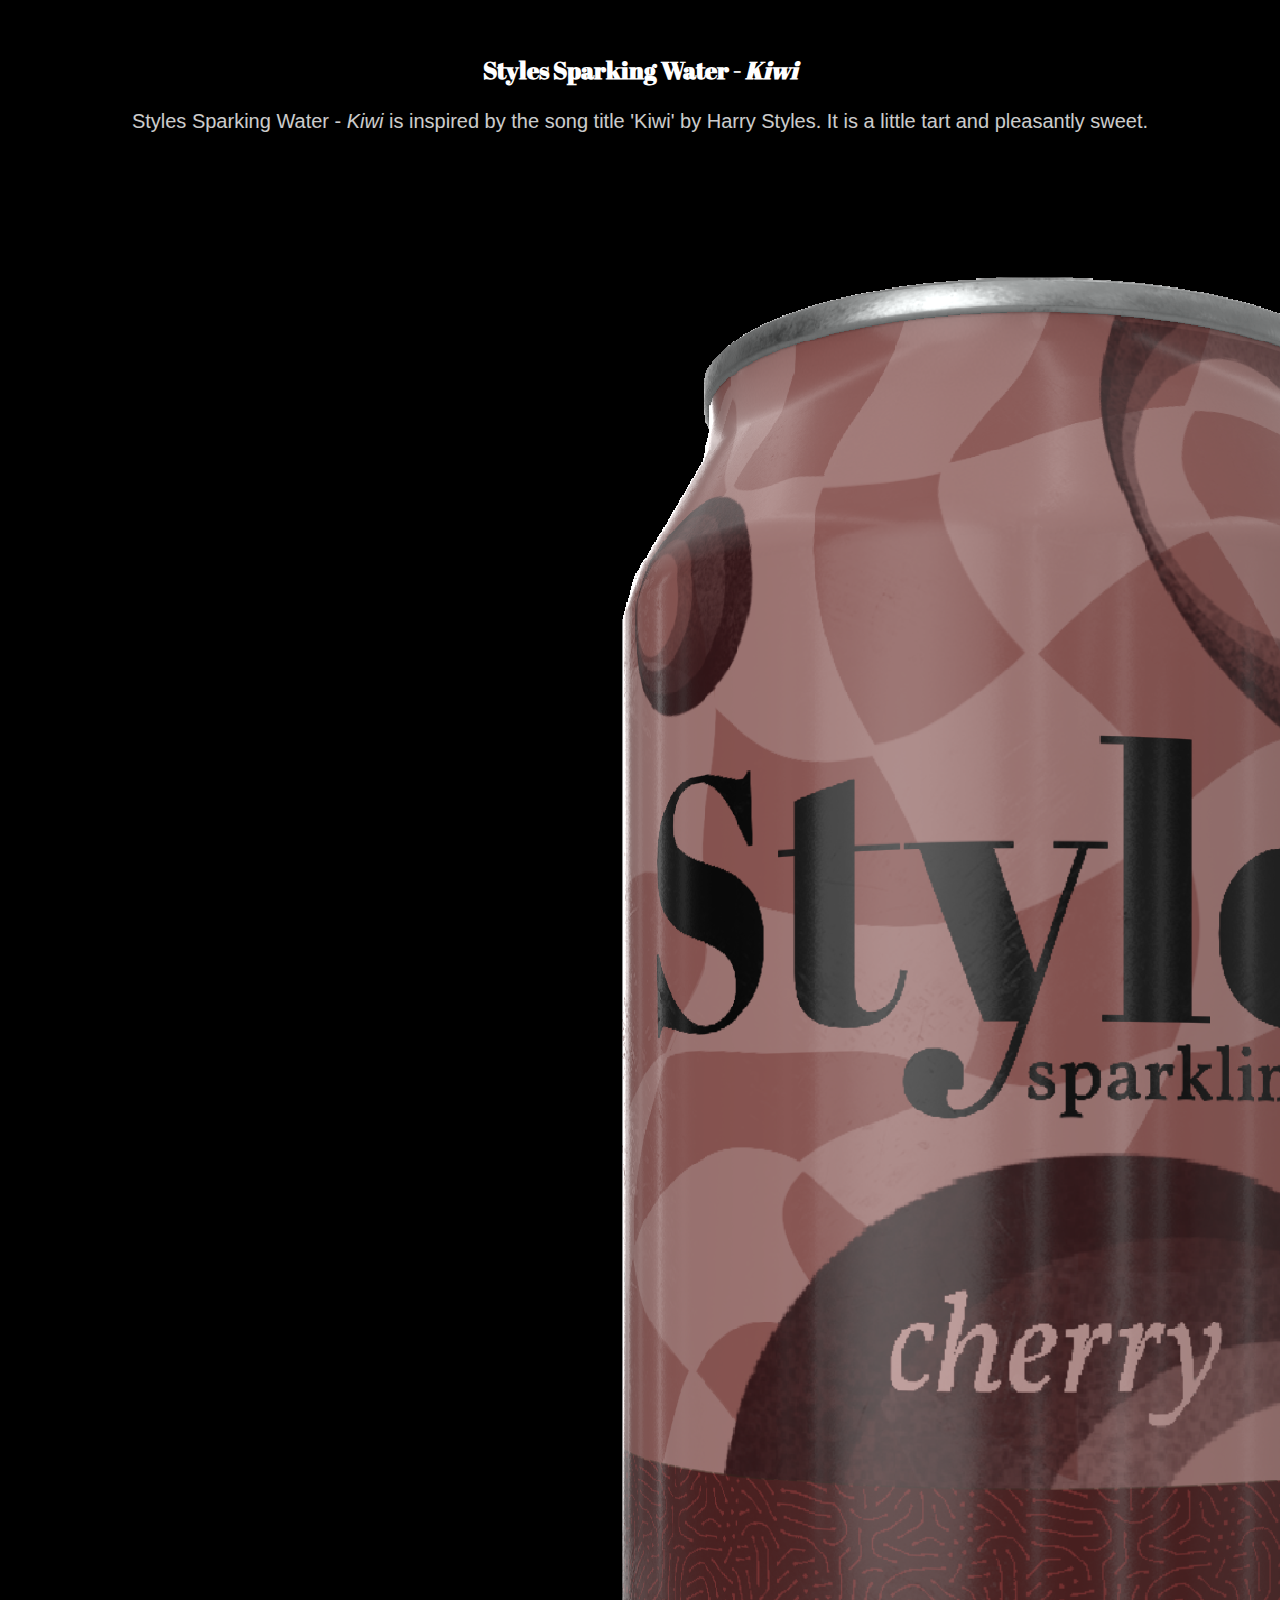
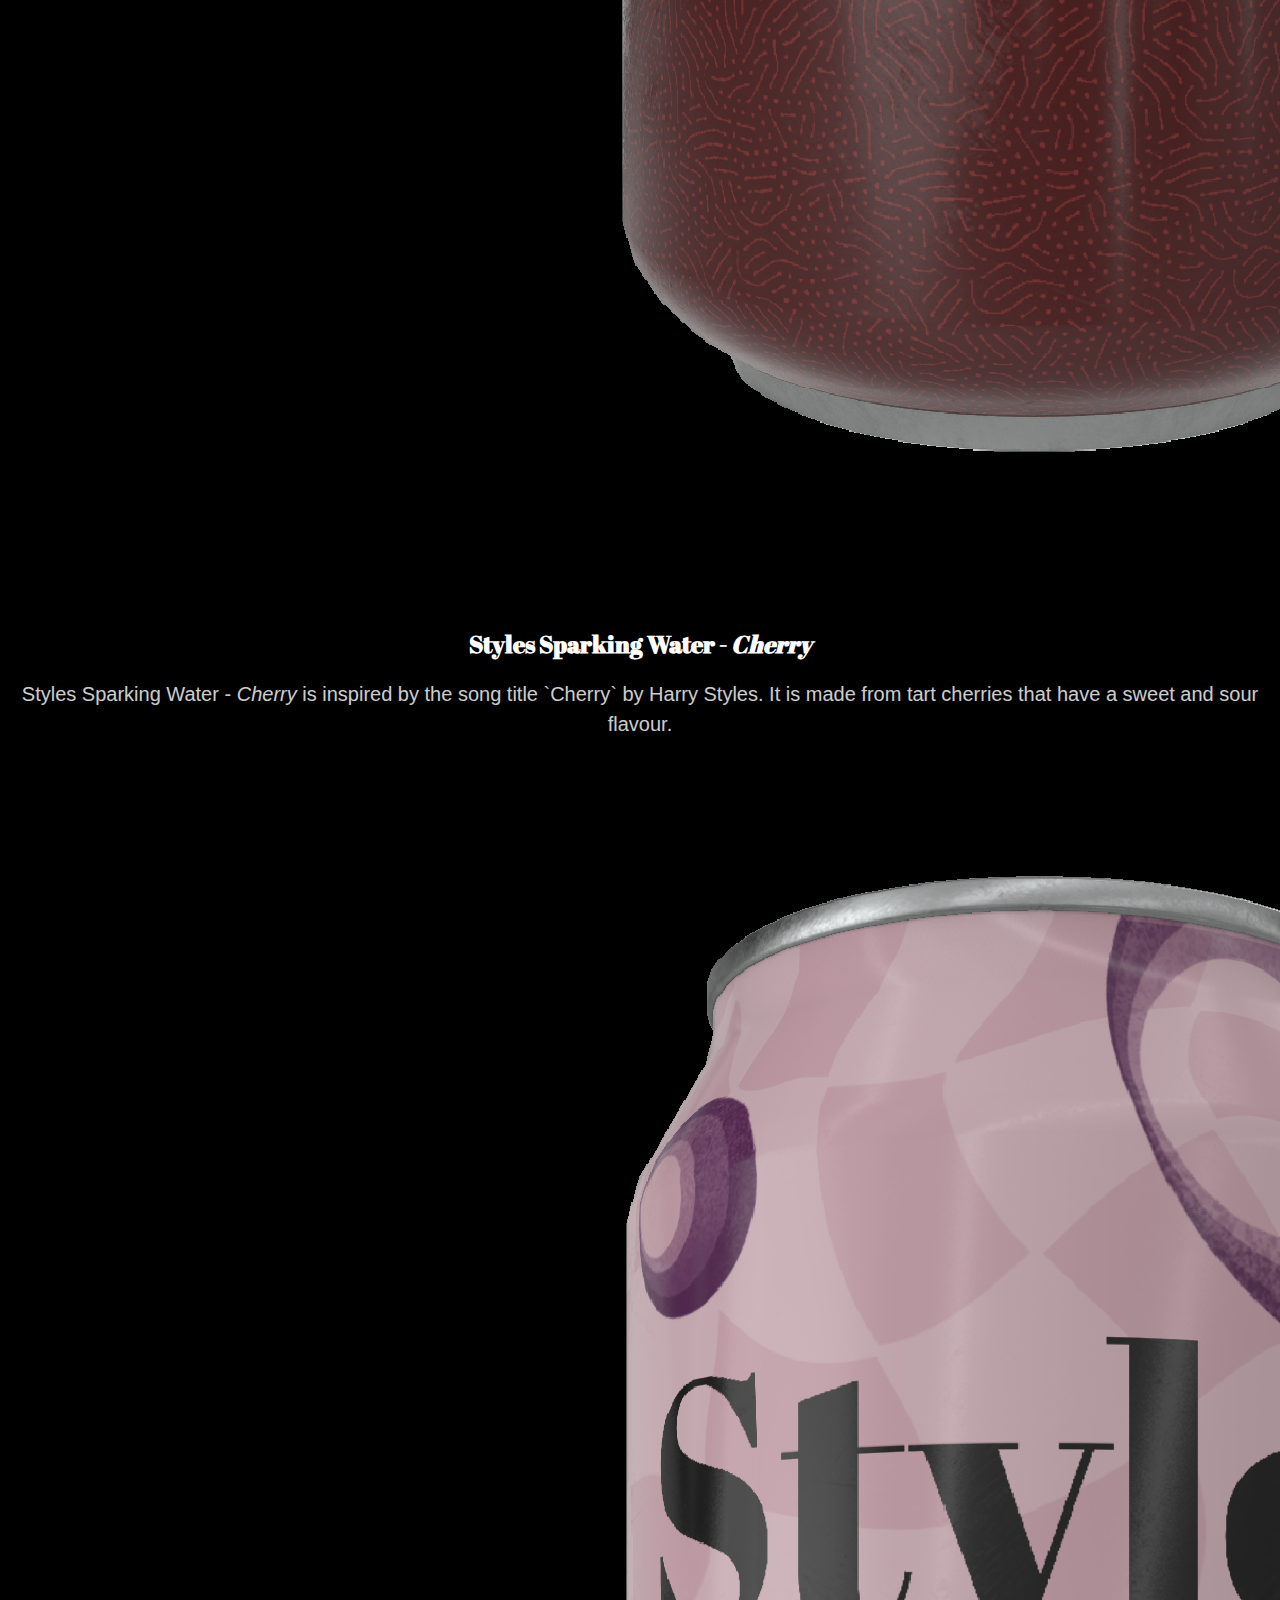
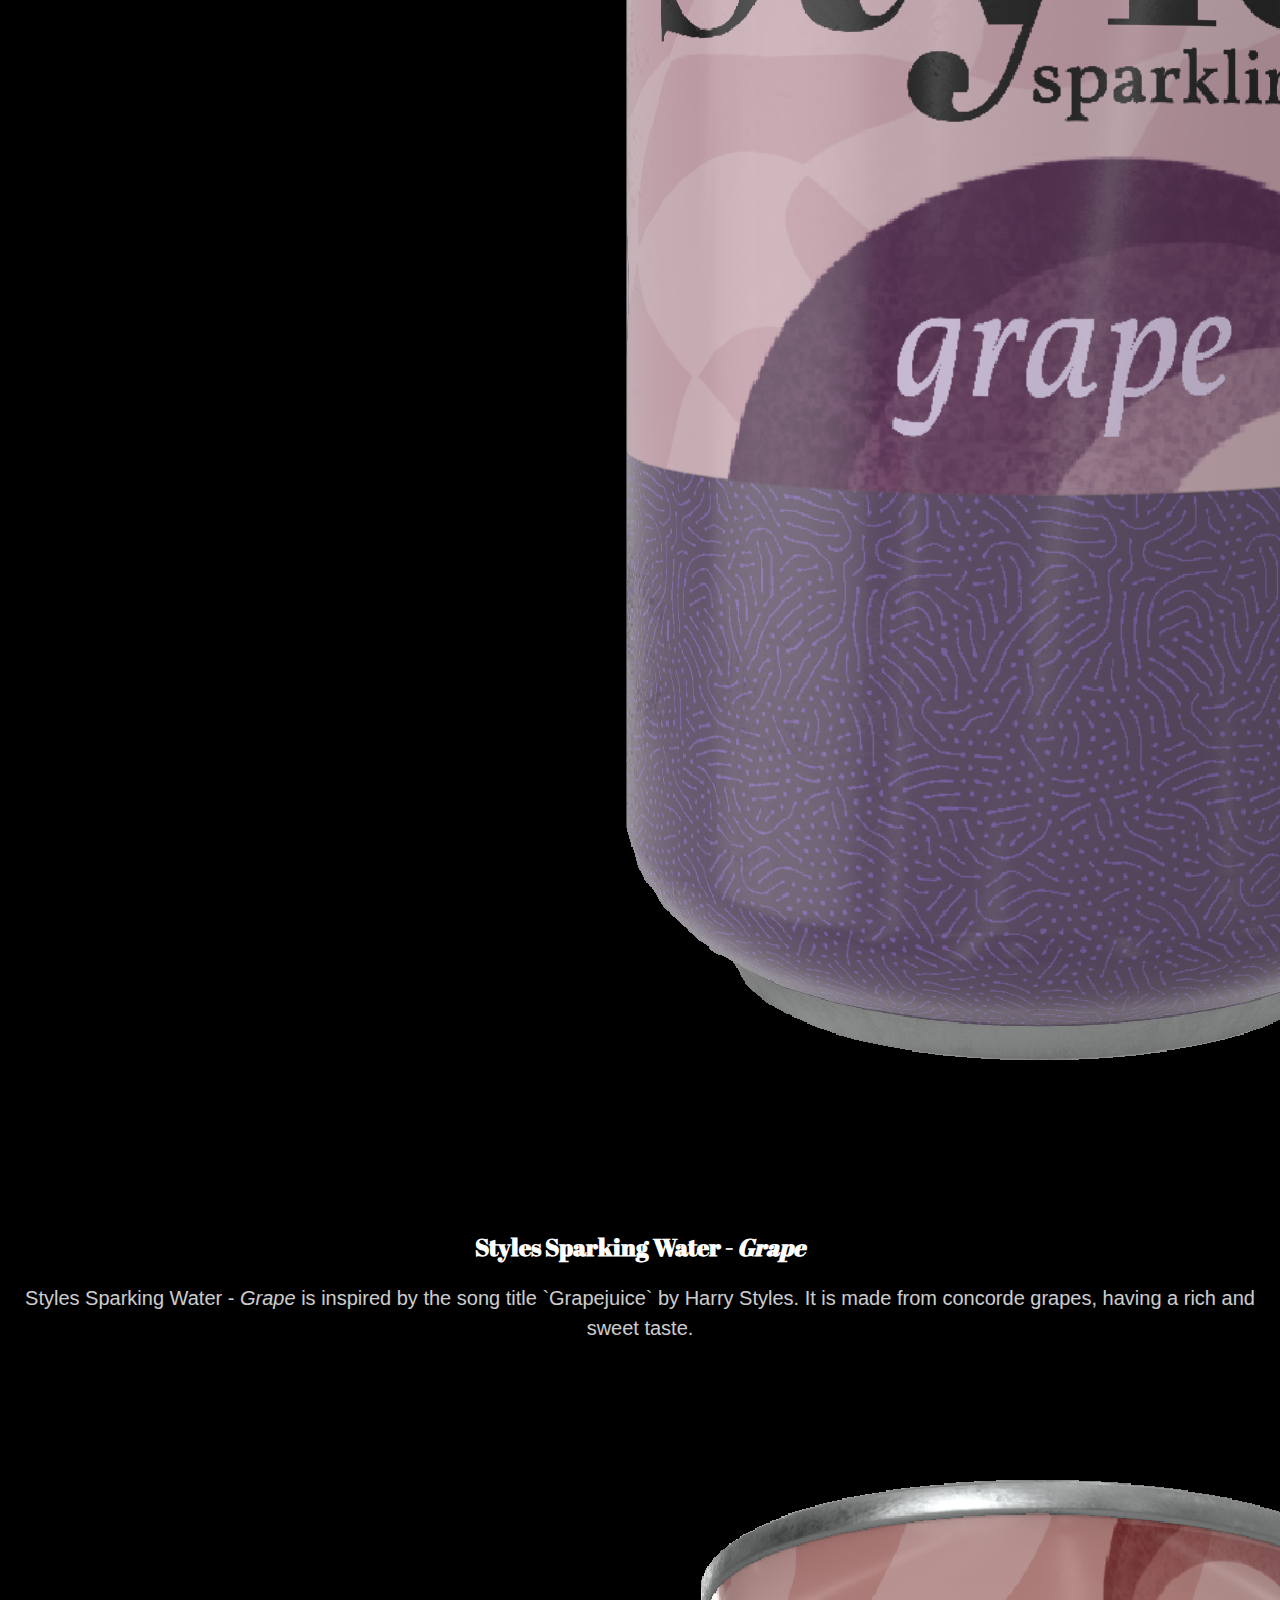
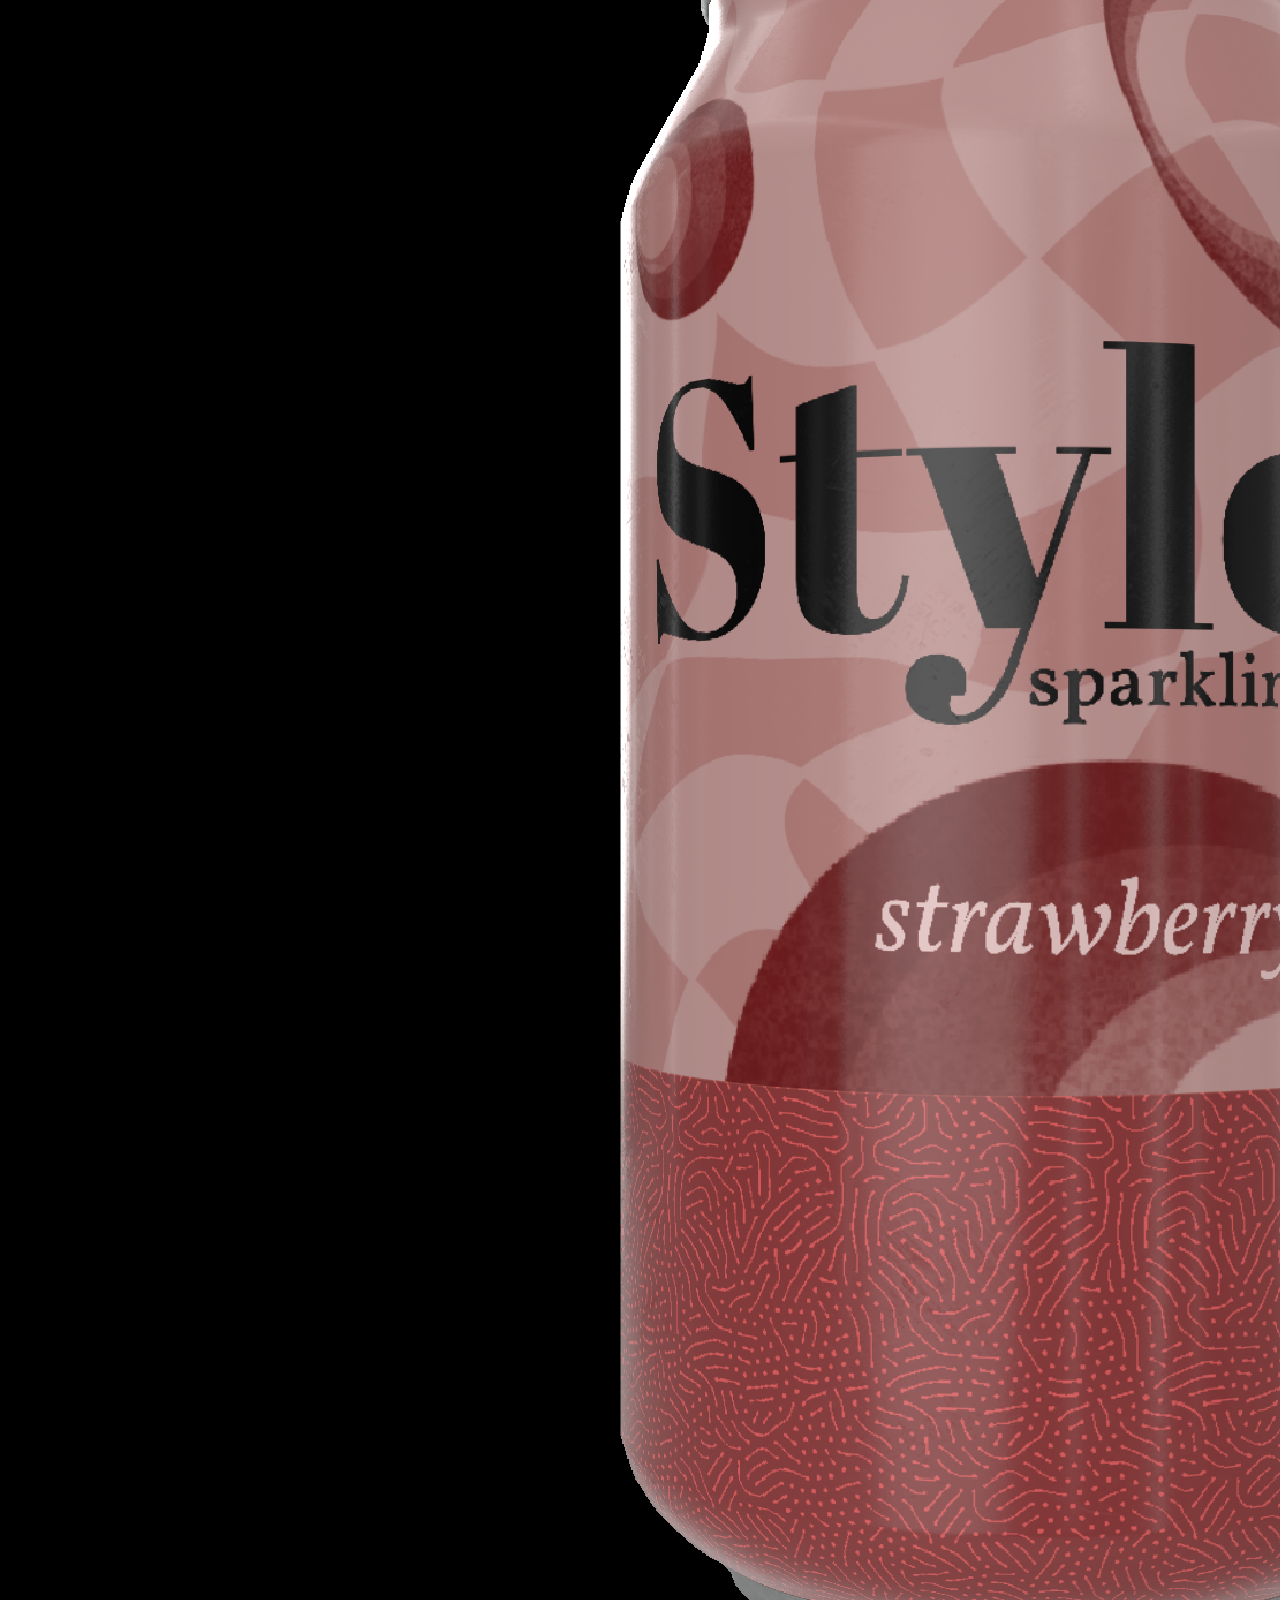
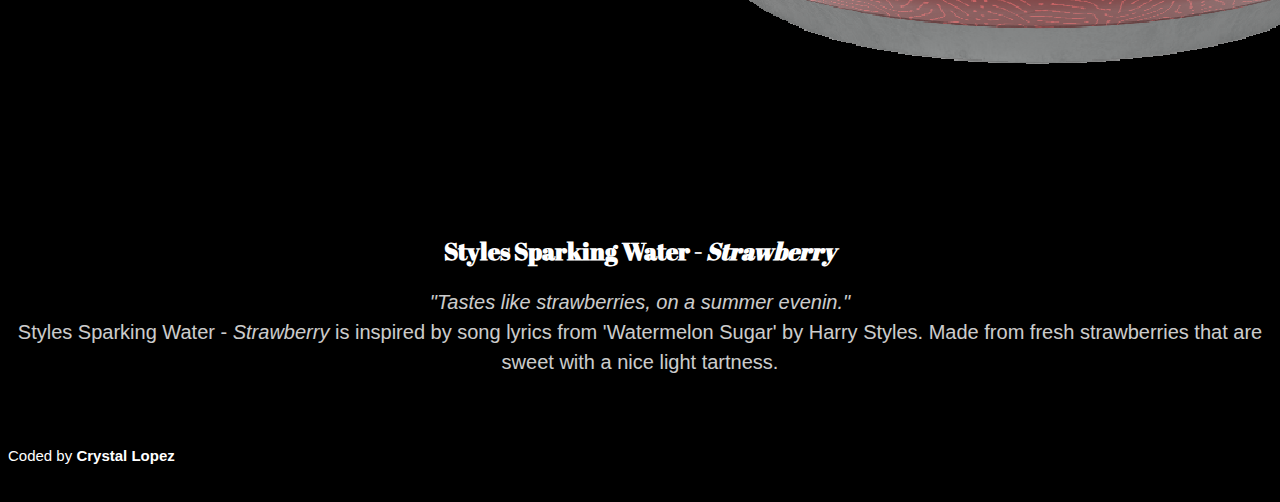
==== commit 265bb84b: "updated CSS" ====
--- a/explore.html
+++ b/explore.html
@@ -24,7 +24,7 @@
     <link rel="stylesheet" href="styles/style.css" />
     <title>Explore Our Five Flavors</title>
   </head>
- <nav class="navbar navbar-expand-lg fixed-top" style="background-color: black;">
+ <nav class="navbar navbar-expand-lg fixed-top" style="background-color: rgb(32, 32, 32);">
   <div class="container-fluid">
     <a class="navbar-brand" href="/"><img src="photos/logo-white.png" width="95px" alt="logo"></a>
     <button class="navbar-toggler" style="background-color:white;" type="button" data-bs-toggle="collapse" data-bs-target="#navbarNav" aria-controls="navbarNav" aria-expanded="false" aria-label="Toggle navigation">
--- a/styles/style.css
+++ b/styles/style.css
@@ -2,13 +2,15 @@
   --secondary-color: lightgray;
 }
 body {
-  background-color: white;
+  background-color: black;
 }
 h1,
 h2,
-h3 {
+h3,
+p {
   text-align: center;
   font-family: "Abril Fatface";
+  color: white;
 }
 h1 {
   font-size: 50px;
@@ -32,8 +34,9 @@
   color: white;
   font-family: Arial, Helvetica, sans-serif;
 }
+
 .header {
-  background-color: black;
+  background-color: rgb(32, 32, 32);
 }
 .container {
   margin-top: 20px;
